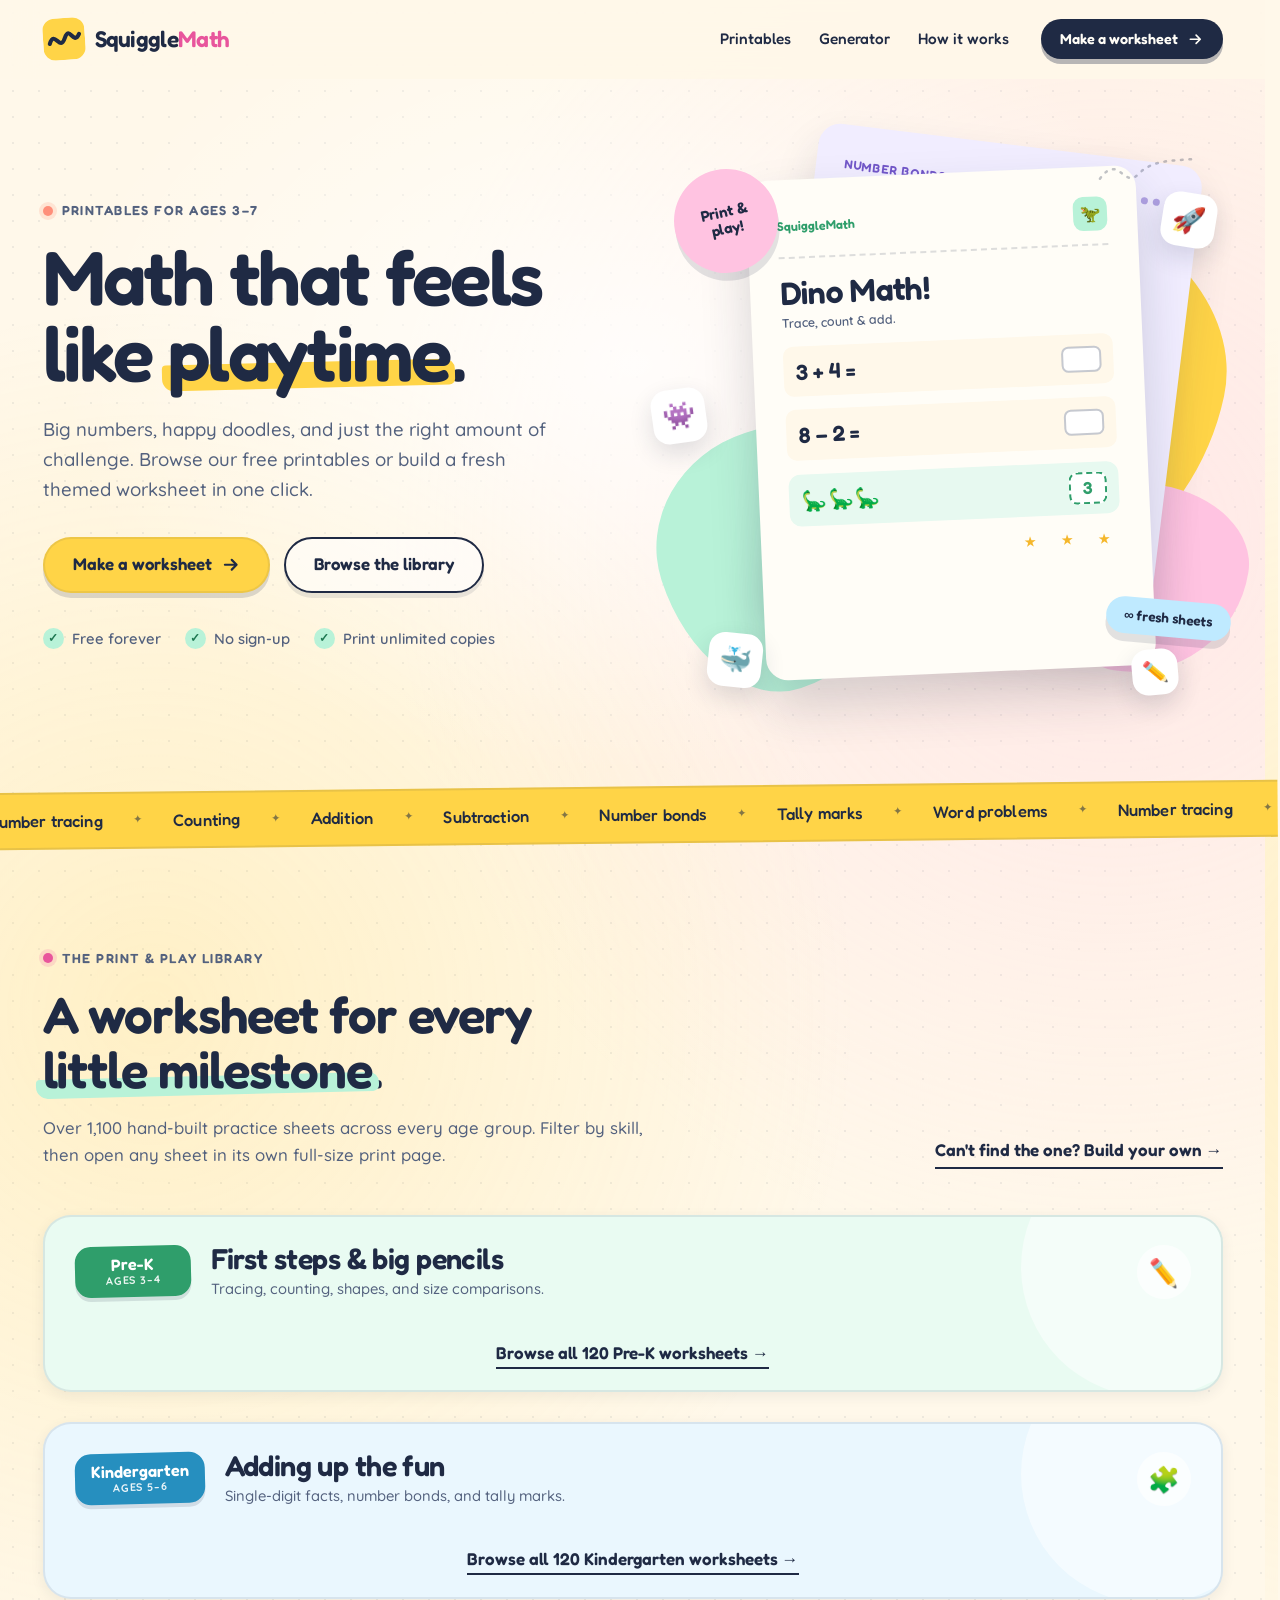
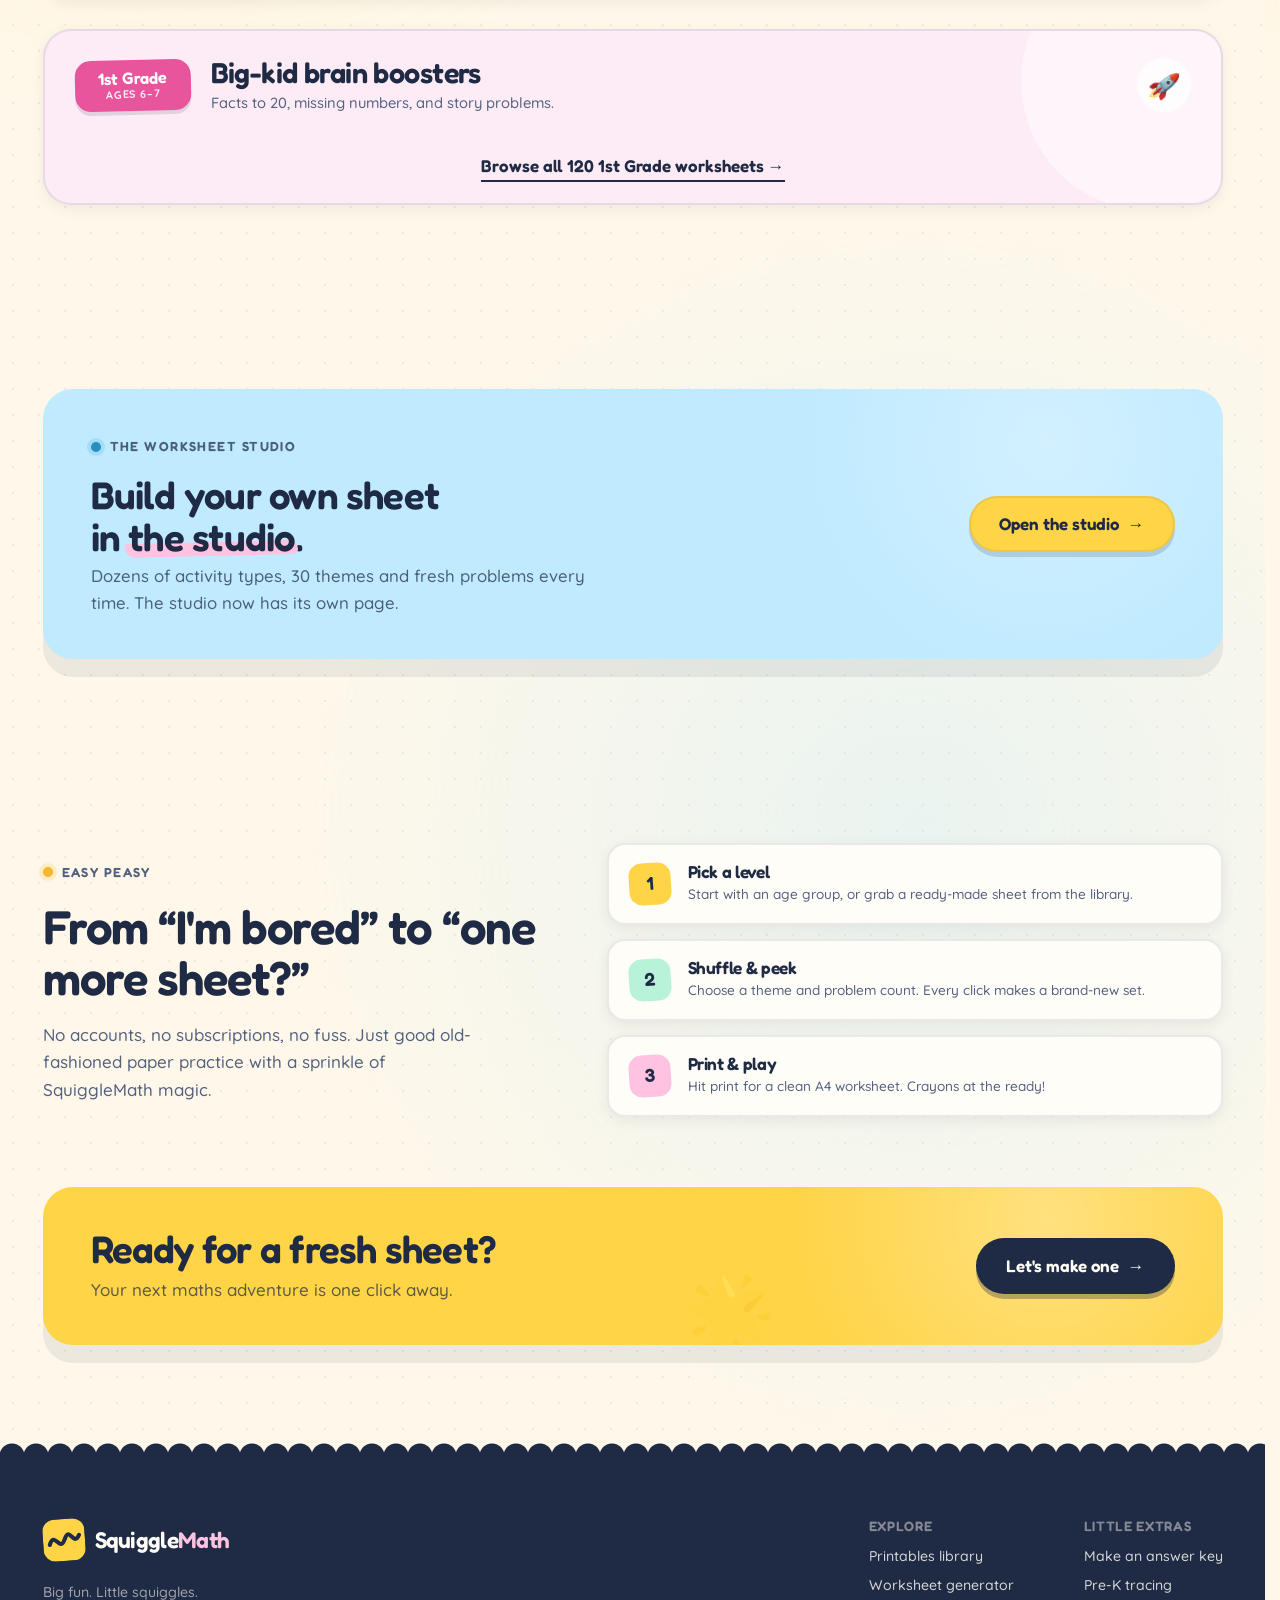
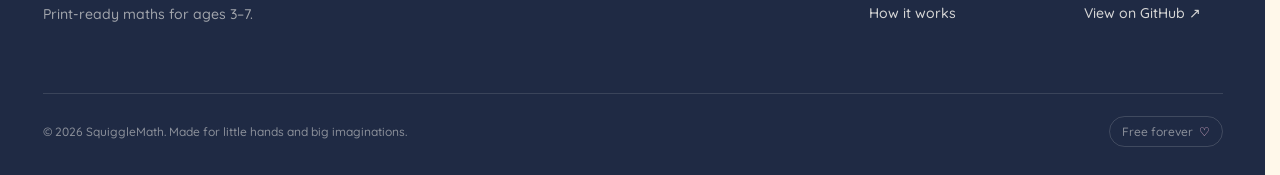
==== index.html @ ef93a527 "Restore modal print preview and limit landing page to 4 worksheets" ====
<!DOCTYPE html>
<html lang="en">
<head>
  <meta charset="UTF-8">
  <meta name="viewport" content="width=device-width, initial-scale=1">
  <title>SquiggleMath — Playful Printable Math for Ages 3–7</title>
  <meta name="description" content="Free, print-ready math worksheets for ages 3–7. Browse the library of tracing, counting, addition and subtraction printables, or generate a brand-new themed worksheet in one click.">
  <meta name="theme-color" content="#fff8ea">
  <meta property="og:title" content="SquiggleMath — Playful Printable Math">
  <meta property="og:description" content="Big fun. Little squiggles. Print-ready math for ages 3–7.">
  <meta property="og:type" content="website">

  <link rel="icon" href="data:image/svg+xml,%3Csvg xmlns='http://www.w3.org/2000/svg' viewBox='0 0 64 64'%3E%3Crect width='64' height='64' rx='16' fill='%23ffd447'/%3E%3Cpath d='M10 38c8-22 14 14 22-8s12 14 22-6' fill='none' stroke='%231f2a44' stroke-width='6' stroke-linecap='round'/%3E%3C/svg%3E">
  <link rel="preconnect" href="https://fonts.googleapis.com">
  <link rel="preconnect" href="https://fonts.gstatic.com" crossorigin>
  <link href="https://fonts.googleapis.com/css2?family=Fredoka:wght@400;500;600;700&family=Quicksand:wght@400;500;600;700&display=swap" rel="stylesheet">
  <link rel="stylesheet" href="styles.css?v=20261109-3">
  <script src="engine.js?v=20261109-3" defer></script>
  <script src="script.js?v=20261109-3" defer></script>
</head>
<body>
  <a class="skip-link" href="#main">Skip to content</a>

  <header class="site-header">
    <div class="container site-header__inner">
      <a class="brand" href="#top" aria-label="SquiggleMath home">
        <span class="brand__mark" aria-hidden="true">
          <svg viewBox="0 0 52 52" fill="none">
            <rect width="52" height="52" rx="15" fill="#ffd447"/>
            <path d="M8 31c7-18 12 11 19-6s10 11 18-4" stroke="#1f2a44" stroke-width="5" stroke-linecap="round"/>
          </svg>
        </span>
        <span class="brand__name">Squiggle<span>Math</span></span>
      </a>

      <nav class="site-nav" aria-label="Primary">
        <a href="#library">Printables</a>
        <a href="generator.html">Generator</a>
        <a href="#how">How it works</a>
      </nav>

      <a class="btn btn--small btn--ink header-cta" href="generator.html">
        <span>Make a worksheet</span>
        <svg viewBox="0 0 20 20" aria-hidden="true"><path d="M4 10h11M11 5l5 5-5 5" fill="none" stroke="currentColor" stroke-width="2" stroke-linecap="round" stroke-linejoin="round"/></svg>
      </a>
    </div>
  </header>

  <main id="main">
    <!-- ============ HERO ============ -->
    <section class="hero" id="top">
      <div class="container hero__inner">
        <div class="hero__copy">
          <p class="eyebrow"><span class="eyebrow__dot"></span> Printables for ages 3–7</p>
          <h1>Math that feels<br>like <span class="marker">playtime</span>.</h1>
          <p class="hero__lede">Big numbers, happy doodles, and just the right amount of challenge. Browse our free printables or build a fresh themed worksheet in one click.</p>

          <div class="hero__actions">
            <a class="btn btn--primary btn--lg" href="generator.html">
              Make a worksheet
              <svg viewBox="0 0 20 20" aria-hidden="true"><path d="M4 10h11M11 5l5 5-5 5" fill="none" stroke="currentColor" stroke-width="2.2" stroke-linecap="round" stroke-linejoin="round"/></svg>
            </a>
            <a class="btn btn--ghost btn--lg" href="#library">Browse the library</a>
          </div>

          <ul class="hero__proof">
            <li><span class="check" aria-hidden="true">✓</span> Free forever</li>
            <li><span class="check" aria-hidden="true">✓</span> No sign-up</li>
            <li><span class="check" aria-hidden="true">✓</span> Print unlimited copies</li>
          </ul>
        </div>

        <div class="hero__art" aria-hidden="true">
          <span class="blob blob--yellow"></span>
          <span class="blob blob--mint"></span>
          <span class="blob blob--pink"></span>

          <div class="paper-stack">
            <div class="hero-sheet hero-sheet--back">
              <div class="hero-sheet__row">
                <span class="mini-label">Number bonds</span>
                <span class="hero-sheet__dots"><i></i><i></i><i></i></span>
              </div>
              <svg class="hero-bond" viewBox="0 0 260 130" fill="none">
                <path d="M130 34 76 88M130 34l54 54" stroke="#c3b8e8" stroke-width="3" stroke-linecap="round"/>
                <circle cx="130" cy="34" r="27" fill="#fff" stroke="#7c6bc4" stroke-width="3"/>
                <circle cx="76" cy="92" r="27" fill="#fff" stroke="#7c6bc4" stroke-width="3"/>
                <circle cx="184" cy="92" r="27" fill="#fff" stroke="#7c6bc4" stroke-width="3" stroke-dasharray="5 5"/>
                <text x="130" y="43" text-anchor="middle" font-family="Quicksand, sans-serif" font-weight="700" font-size="24" fill="#1f2a44">9</text>
                <text x="76" y="101" text-anchor="middle" font-family="Quicksand, sans-serif" font-weight="700" font-size="24" fill="#1f2a44">4</text>
              </svg>
              <div class="hero-sheet__ticks"><span></span><span></span><span></span></div>
            </div>

            <div class="hero-sheet hero-sheet--front">
              <div class="hero-sheet__head">
                <span class="hero-logo">SquiggleMath</span>
                <span class="hero-theme">🦖</span>
              </div>
              <h2>Dino Math!</h2>
              <p class="hero-sheet__sub">Trace, count &amp; add.</p>
              <div class="hero-eq"><span>3 + 4 =</span><span class="hero-answer"></span></div>
              <div class="hero-eq"><span>8 − 2 =</span><span class="hero-answer"></span></div>
              <div class="hero-count">
                <span class="hero-count__emojis">🦕🦕🦕</span>
                <span class="hero-count__box">3</span>
              </div>
              <div class="hero-sheet__stars">★ ★ ★</div>
            </div>
          </div>

          <span class="sticker sticker--print">Print &amp; play!</span>
          <span class="sticker sticker--infinite">∞ fresh sheets</span>
          <span class="float-emoji float-emoji--1">🚀</span>
          <span class="float-emoji float-emoji--2">👾</span>
          <span class="float-emoji float-emoji--3">🐳</span>
          <span class="float-emoji float-emoji--4">✏️</span>
          <svg class="hero-doodle" viewBox="0 0 120 60" fill="none"><path d="M4 46c18-34 30 9 45-12S93 12 116 6" stroke="#1f2a44" stroke-width="3" stroke-linecap="round" stroke-dasharray="2 8"/></svg>
        </div>
      </div>
    </section>

    <!-- ============ MARQUEE ============ -->
    <div class="marquee" aria-hidden="true">
      <div class="marquee__track">
        <span>Number tracing</span><i>✦</i><span>Counting</span><i>✦</i><span>Addition</span><i>✦</i><span>Subtraction</span><i>✦</i><span>Number bonds</span><i>✦</i><span>Tally marks</span><i>✦</i><span>Word problems</span><i>✦</i>
        <span>Number tracing</span><i>✦</i><span>Counting</span><i>✦</i><span>Addition</span><i>✦</i><span>Subtraction</span><i>✦</i><span>Number bonds</span><i>✦</i><span>Tally marks</span><i>✦</i><span>Word problems</span><i>✦</i>
      </div>
    </div>

    <!-- ============ LIBRARY ============ -->
    <section class="section library" id="library">
      <div class="container">
        <div class="section-head">
          <div class="section-head__copy">
            <p class="eyebrow"><span class="eyebrow__dot eyebrow__dot--pink"></span> The print &amp; play library</p>
            <h2>A worksheet for every<br><span class="marker marker--mint">little milestone</span>.</h2>
            <p class="section-lede">Over 1,100 hand-built practice sheets across every age group. Filter by skill, then open any sheet in its own full-size print page.</p>
          </div>
          <a class="text-link" href="generator.html">Can't find the one? Build your own <span aria-hidden="true">→</span></a>
        </div>

        <div class="levels">
          <section class="level level--prek" aria-labelledby="prek-title">
            <header class="level__head">
              <span class="level__badge">Pre-K <small>Ages 3–4</small></span>
              <div class="level__heading">
                <h3 id="prek-title">First steps &amp; big pencils</h3>
                <p>Tracing, counting, shapes, and size comparisons. <span class="level__count" data-count="prek"></span></p>
              </div>
              <span class="level__sticker" aria-hidden="true">✏️</span>
            </header>
            <div class="printables-grid" data-category="prek" data-limit="4"></div>
            <div class="library-browse-all">
              <a class="text-link" href="worksheets.html?level=prek">Browse all 120 Pre-K worksheets <span aria-hidden="true">→</span></a>
            </div>
            <div class="library-more" data-more-wrap="prek" hidden>
              <button class="btn btn--ghost btn--small" type="button" data-more="prek">Show 12 more <span aria-hidden="true">↓</span></button>
            </div>
          </section>

          <section class="level level--k" aria-labelledby="k-title">
            <header class="level__head">
              <span class="level__badge">Kindergarten <small>Ages 5–6</small></span>
              <div class="level__heading">
                <h3 id="k-title">Adding up the fun</h3>
                <p>Single-digit facts, number bonds, and tally marks. <span class="level__count" data-count="k"></span></p>
              </div>
              <span class="level__sticker" aria-hidden="true">🧩</span>
            </header>
            <div class="printables-grid" data-category="k" data-limit="4"></div>
            <div class="library-browse-all">
              <a class="text-link" href="worksheets.html?level=k">Browse all 120 Kindergarten worksheets <span aria-hidden="true">→</span></a>
            </div>
            <div class="library-more" data-more-wrap="k" hidden>
              <button class="btn btn--ghost btn--small" type="button" data-more="k">Show 12 more <span aria-hidden="true">↓</span></button>
            </div>
          </section>

          <section class="level level--g1" aria-labelledby="g1-title">
            <header class="level__head">
              <span class="level__badge">1st Grade <small>Ages 6–7</small></span>
              <div class="level__heading">
                <h3 id="g1-title">Big-kid brain boosters</h3>
                <p>Facts to 20, missing numbers, and story problems. <span class="level__count" data-count="g1"></span></p>
              </div>
              <span class="level__sticker" aria-hidden="true">🚀</span>
            </header>
            <div class="printables-grid" data-category="g1" data-limit="4"></div>
            <div class="library-browse-all">
              <a class="text-link" href="worksheets.html?level=g1">Browse all 120 1st Grade worksheets <span aria-hidden="true">→</span></a>
            </div>
            <div class="library-more" data-more-wrap="g1" hidden>
              <button class="btn btn--ghost btn--small" type="button" data-more="g1">Show 12 more <span aria-hidden="true">↓</span></button>
            </div>
          </section>
        </div>
      </div>
    </section>

    <!-- ============ STUDIO PROMO ============ -->
    <section class="section studio-promo" id="studio-promo">
      <div class="container">
        <div class="studio-promo__card">
          <div>
            <p class="eyebrow"><span class="eyebrow__dot eyebrow__dot--blue"></span> The worksheet studio</p>
            <h2>Build your own sheet<br>in <span class="marker marker--pink">the studio</span>.</h2>
            <p class="section-lede">Dozens of activity types, 30 themes and fresh problems every time. The studio now has its own page.</p>
          </div>
          <a class="btn btn--primary btn--lg" href="generator.html">Open the studio <span aria-hidden="true">→</span></a>
        </div>
      </div>
    </section>

    <!-- ============ HOW IT WORKS ============ -->
    <section class="section how" id="how">
      <div class="container">
        <div class="how__grid">
          <div class="how__intro">
            <p class="eyebrow"><span class="eyebrow__dot eyebrow__dot--yellow"></span> Easy peasy</p>
            <h2>From “I'm bored” to “one more sheet?”</h2>
            <p>No accounts, no subscriptions, no fuss. Just good old-fashioned paper practice with a sprinkle of SquiggleMath magic.</p>
          </div>
          <ol class="steps">
            <li class="step">
              <span class="step__num">1</span>
              <div><h3>Pick a level</h3><p>Start with an age group, or grab a ready-made sheet from the library.</p></div>
            </li>
            <li class="step">
              <span class="step__num">2</span>
              <div><h3>Shuffle &amp; peek</h3><p>Choose a theme and problem count. Every click makes a brand-new set.</p></div>
            </li>
            <li class="step">
              <span class="step__num">3</span>
              <div><h3>Print &amp; play</h3><p>Hit print for a clean A4 worksheet. Crayons at the ready!</p></div>
            </li>
          </ol>
        </div>

        <div class="closing-cta">
          <div>
            <h2>Ready for a fresh sheet?</h2>
            <p>Your next maths adventure is one click away.</p>
          </div>
          <a class="btn btn--ink btn--lg" href="generator.html">Let's make one <span aria-hidden="true">→</span></a>
          <span class="closing-cta__emoji" aria-hidden="true">🌟</span>
        </div>
      </div>
    </section>
  </main>

  <footer class="site-footer">
    <div class="container site-footer__inner">
      <div class="site-footer__brand">
        <a class="brand brand--light" href="#top" aria-label="SquiggleMath home">
          <span class="brand__mark" aria-hidden="true">
            <svg viewBox="0 0 52 52" fill="none">
              <rect width="52" height="52" rx="15" fill="#ffd447"/>
              <path d="M8 31c7-18 12 11 19-6s10 11 18-4" stroke="#1f2a44" stroke-width="5" stroke-linecap="round"/>
            </svg>
          </span>
          <span class="brand__name">Squiggle<span>Math</span></span>
        </a>
        <p>Big fun. Little squiggles.<br>Print-ready maths for ages 3–7.</p>
      </div>
      <nav class="footer-nav" aria-label="Footer">
        <div>
          <h3>Explore</h3>
          <a href="#library">Printables library</a>
          <a href="generator.html">Worksheet generator</a>
          <a href="#how">How it works</a>
        </div>
        <div>
          <h3>Little extras</h3>
          <a href="generator.html">Make an answer key</a>
          <a href="#library">Pre-K tracing</a>
          <a href="https://github.com/ShivrajRath/SquiggleMath" target="_blank" rel="noopener">View on GitHub ↗</a>
        </div>
      </nav>
      <div class="site-footer__bottom">
        <p>© <span id="year">2026</span> SquiggleMath. Made for little hands and big imaginations.</p>
        <p class="footer-badge">Free forever <span aria-hidden="true">♡</span></p>
      </div>
    </div>
  </footer>

  <!-- ============ WORKSHEET PREVIEW MODAL ============ -->
  <div class="modal" id="preview-modal" aria-hidden="true">
    <div class="modal__backdrop" data-close-modal></div>
    <div class="modal__dialog" role="dialog" aria-modal="true" aria-labelledby="modal-title" aria-describedby="modal-desc">
      <header class="modal__head">
        <div>
          <p class="modal__eyebrow" id="modal-eyebrow">Pre-K • Ages 3–4</p>
          <h2 id="modal-title">Worksheet preview</h2>
          <p id="modal-desc" class="modal__desc">A peek at the printable. Close this window to keep browsing.</p>
        </div>
        <button class="icon-btn" type="button" id="modal-close" aria-label="Close worksheet preview" data-close-modal>
          <svg viewBox="0 0 20 20" aria-hidden="true"><path d="m5 5 10 10M15 5 5 15" fill="none" stroke="currentColor" stroke-width="2" stroke-linecap="round"/></svg>
        </button>
      </header>

      <div class="modal__stage">
        <div class="modal__frame" id="modal-frame">
          <div class="worksheet-canvas" id="modal-canvas"></div>
        </div>
      </div>

      <footer class="modal__actions">
        <button class="btn btn--ghost" type="button" id="modal-customize">Try this level <span aria-hidden="true">→</span></button>
        <button class="btn btn--primary" type="button" id="modal-print">
          <svg viewBox="0 0 24 24" aria-hidden="true"><path d="M7 8V4h10v4M7 17H5a2 2 0 0 1-2-2v-4a2 2 0 0 1 2-2h14a2 2 0 0 1 2 2v4a2 2 0 0 1-2 2h-2M7 14h10v6H7z" fill="none" stroke="currentColor" stroke-width="1.9" stroke-linecap="round" stroke-linejoin="round"/></svg>
          Print this worksheet
        </button>
      </footer>
    </div>
  </div>

  <!-- Print-only destination. The active worksheet is cloned here on print. -->
  <div id="print-area" aria-hidden="true"></div>
  <div class="toast" id="toast" role="status" aria-live="polite"></div>

  <noscript>
    <div class="noscript">SquiggleMath needs JavaScript to build and print worksheets. Please enable it and refresh.</div>
  </noscript>
</body>
</html>
---- styles.css ----
/* =========================================================
   SquiggleMath — site styles
   A playful, hand-drawn-inspired design system.
   ========================================================= */

:root {
  --ink: #1f2a44;
  --ink-soft: #53617e;
  --ink-faint: #8390a8;
  --cream: #fff8ea;
  --paper: #ffffff;
  --yellow: #ffd447;
  --yellow-deep: #f5b72b;
  --mint: #b8f2d8;
  --mint-deep: #2f9e6b;
  --pink: #ffc3e1;
  --pink-deep: #e8559c;
  --blue: #bfeaff;
  --blue-deep: #268fbf;
  --purple: #ddd1ff;
  --purple-deep: #7257c9;
  --coral: #ff8f7a;
  --line: rgba(31, 42, 68, 0.12);
  --shadow-sm: 0 4px 14px rgba(31, 42, 68, 0.07);
  --shadow-md: 0 16px 40px rgba(31, 42, 68, 0.12);
  --shadow-lg: 0 30px 70px rgba(31, 42, 68, 0.18);
  --radius-sm: 12px;
  --radius-md: 20px;
  --radius-lg: 28px;
  --font-display: "Fredoka", "Trebuchet MS", sans-serif;
  --font-body: "Quicksand", "Segoe UI", sans-serif;
  --ease-bounce: cubic-bezier(0.34, 1.56, 0.64, 1);
  --page-max: 1180px;
}

*,
*::before,
*::after {
  box-sizing: border-box;
}

html {
  scroll-behavior: smooth;
  scroll-padding-top: 100px;
  -webkit-text-size-adjust: 100%;
  scrollbar-gutter: stable;
}

body {
  margin: 0;
  font-family: var(--font-body);
  font-size: 17px;
  font-weight: 500;
  line-height: 1.6;
  color: var(--ink);
  background-color: var(--cream);
  background-image:
    radial-gradient(circle at 12% 30%, rgba(255, 212, 71, 0.22), transparent 27%),
    radial-gradient(circle at 88% 16%, rgba(255, 195, 225, 0.3), transparent 24%),
    radial-gradient(circle at 72% 72%, rgba(191, 234, 255, 0.32), transparent 25%),
    radial-gradient(rgba(31, 42, 68, 0.075) 1px, transparent 1.5px);
  background-size: auto, auto, auto, 26px 26px;
  overflow-x: hidden;
}

body.modal-open {
  overflow: hidden;
}

img,
svg {
  display: block;
  max-width: 100%;
}

h1, h2, h3, h4 {
  margin: 0;
  font-family: var(--font-display);
  font-weight: 600;
  line-height: 1.08;
  letter-spacing: -0.02em;
}

p {
  margin: 0;
}

a {
  color: inherit;
  text-decoration: none;
}

button,
input,
select {
  font: inherit;
}

button,
select {
  cursor: pointer;
}

button {
  color: inherit;
}

ul, ol {
  margin: 0;
  padding: 0;
  list-style: none;
}

::selection {
  color: var(--ink);
  background: var(--yellow);
}

:focus-visible {
  outline: 3px solid var(--ink);
  outline-offset: 3px;
}

.container {
  width: min(100% - 48px, var(--page-max));
  margin-inline: auto;
}

.skip-link {
  position: fixed;
  top: 10px;
  left: 10px;
  z-index: 300;
  padding: 10px 18px;
  border-radius: 999px;
  color: var(--ink);
  background: var(--yellow);
  font-weight: 700;
  transform: translateY(-150%);
  transition: transform 0.2s ease;
}

.skip-link:focus {
  transform: translateY(0);
}

/* ---------- shared bits ---------- */

.eyebrow {
  display: inline-flex;
  align-items: center;
  gap: 9px;
  margin-bottom: 18px;
  font-family: var(--font-display);
  font-size: 0.82rem;
  font-weight: 600;
  letter-spacing: 0.11em;
  text-transform: uppercase;
  color: var(--ink-soft);
}

.eyebrow__dot {
  width: 10px;
  height: 10px;
  border-radius: 50%;
  background: var(--coral);
  box-shadow: 0 0 0 4px rgba(255, 143, 122, 0.2);
}

.eyebrow__dot--pink { background: var(--pink-deep); box-shadow: 0 0 0 4px rgba(232, 85, 156, 0.16); }
.eyebrow__dot--blue { background: var(--blue-deep); box-shadow: 0 0 0 4px rgba(38, 143, 191, 0.16); }
.eyebrow__dot--yellow { background: var(--yellow-deep); box-shadow: 0 0 0 4px rgba(245, 183, 43, 0.2); }

.marker {
  position: relative;
  display: inline-block;
  z-index: 0;
  white-space: nowrap;
}

.marker::after {
  content: "";
  position: absolute;
  z-index: -1;
  left: -2%;
  right: -2%;
  bottom: 5%;
  height: 34%;
  border-radius: 4px 10px 6px 12px;
  background: var(--yellow);
  transform: rotate(-1.4deg);
}

.marker--mint::after { background: var(--mint); }
.marker--pink::after { background: var(--pink); }

.section {
  padding: 92px 0;
}

.section-head {
  display: flex;
  align-items: flex-end;
  justify-content: space-between;
  gap: 40px;
  margin-bottom: 46px;
}

.section-head h2 {
  max-width: 760px;
  font-size: clamp(2.1rem, 4vw, 3.35rem);
}

.section-lede {
  max-width: 620px;
  margin-top: 18px;
  font-size: 1.05rem;
  color: var(--ink-soft);
}

.section-head--center {
  justify-content: center;
  text-align: center;
}

.section-head--center .section-lede {
  margin-inline: auto;
}

.section-head--center h2 {
  max-width: none;
}

.text-link {
  flex: none;
  padding-bottom: 4px;
  border-bottom: 2px solid var(--ink);
  font-family: var(--font-display);
  font-weight: 600;
  transition: color 0.2s ease, border-color 0.2s ease, transform 0.2s ease;
}

.text-link:hover {
  color: var(--pink-deep);
  border-color: var(--pink-deep);
  transform: translateY(-2px);
}

/* ---------- buttons ---------- */

.btn {
  --btn-bg: var(--yellow);
  --btn-fg: var(--ink);
  display: inline-flex;
  align-items: center;
  justify-content: center;
  gap: 9px;
  min-height: 48px;
  padding: 12px 22px;
  border: 2px solid transparent;
  border-radius: 999px;
  background: var(--btn-bg);
  color: var(--btn-fg);
  font-family: var(--font-display);
  font-size: 1rem;
  font-weight: 600;
  line-height: 1.1;
  text-align: center;
  box-shadow: 0 5px 0 rgba(31, 42, 68, 0.16);
  transition:
    transform 0.22s var(--ease-bounce),
    box-shadow 0.22s ease,
    background-color 0.18s ease,
    color 0.18s ease;
}

.btn svg {
  width: 1.15em;
  height: 1.15em;
  flex: none;
}

.btn:hover {
  transform: translateY(-3px) rotate(-0.6deg);
  box-shadow: 0 9px 0 rgba(31, 42, 68, 0.16);
}

.btn:active {
  transform: translateY(1px);
  box-shadow: 0 2px 0 rgba(31, 42, 68, 0.16);
}

.btn--primary {
  --btn-bg: var(--yellow);
  --btn-fg: var(--ink);
  border-color: rgba(31, 42, 68, 0.08);
}

.btn--primary:hover {
  --btn-bg: #ffdd6f;
}

.btn--ink {
  --btn-bg: var(--ink);
  --btn-fg: #fffdf7;
  box-shadow: 0 5px 0 rgba(31, 42, 68, 0.32);
}

.btn--ink:hover {
  --btn-bg: #2a3859;
  box-shadow: 0 9px 0 rgba(31, 42, 68, 0.32);
}

.btn--ghost {
  --btn-bg: rgba(255, 255, 255, 0.55);
  --btn-fg: var(--ink);
  border-color: var(--ink);
  box-shadow: 0 5px 0 rgba(31, 42, 68, 0.1);
}

.btn--ghost:hover {
  --btn-bg: #fff;
}

.btn--small {
  min-height: 40px;
  padding: 9px 17px;
  font-size: 0.9rem;
}

.btn--lg {
  min-height: 56px;
  padding: 15px 28px;
  font-size: 1.06rem;
}

.btn--block {
  width: 100%;
}

.icon-btn {
  display: grid;
  place-items: center;
  width: 42px;
  height: 42px;
  padding: 0;
  border: 2px solid var(--line);
  border-radius: 50%;
  background: #fff;
  transition: transform 0.2s var(--ease-bounce), background 0.2s ease, border-color 0.2s ease;
}

.icon-btn svg {
  width: 18px;
  height: 18px;
}

.icon-btn:hover {
  transform: rotate(6deg) scale(1.06);
  background: var(--pink);
  border-color: transparent;
}

/* ---------- header ---------- */

.site-header {
  position: sticky;
  top: 0;
  z-index: 50;
  border-bottom: 1px solid transparent;
  background: rgba(255, 248, 234, 0.82);
  backdrop-filter: blur(16px);
  -webkit-backdrop-filter: blur(16px);
  transition: border-color 0.25s ease, box-shadow 0.25s ease;
}

.site-header.is-scrolled {
  border-bottom-color: var(--line);
  box-shadow: 0 8px 30px rgba(31, 42, 68, 0.06);
}

.site-header__inner {
  display: flex;
  align-items: center;
  gap: 32px;
  min-height: 78px;
}

.brand {
  display: inline-flex;
  align-items: center;
  gap: 10px;
  flex: none;
  font-family: var(--font-display);
  font-size: 1.42rem;
  font-weight: 600;
  letter-spacing: -0.03em;
}

.brand__mark {
  width: 42px;
  height: 42px;
  flex: none;
  transform: rotate(-4deg);
  transition: transform 0.3s var(--ease-bounce);
}

.brand:hover .brand__mark {
  transform: rotate(6deg) scale(1.06);
}

.brand__name span {
  color: var(--pink-deep);
}

.site-nav {
  display: flex;
  align-items: center;
  gap: 28px;
  margin-left: auto;
  font-family: var(--font-display);
  font-size: 0.96rem;
  font-weight: 500;
}

.site-nav a {
  position: relative;
  padding: 6px 0;
}

.site-nav a::after {
  content: "";
  position: absolute;
  left: 0;
  right: 100%;
  bottom: 0;
  height: 3px;
  border-radius: 3px;
  background: var(--pink);
  transition: right 0.22s ease;
}

.site-nav a:hover::after {
  right: 0;
}

.header-cta {
  flex: none;
}

/* ---------- hero ---------- */

.hero {
  position: relative;
  padding: 64px 0 84px;
  overflow: hidden;
}

.hero::before {
  content: "";
  position: absolute;
  top: -140px;
  left: 50%;
  width: 1200px;
  height: 850px;
  transform: translateX(-50%);
  border-radius: 50%;
  background: radial-gradient(ellipse at center, rgba(255, 255, 255, 0.82) 0%, rgba(255, 255, 255, 0) 68%);
  pointer-events: none;
}

.hero__inner {
  position: relative;
  display: grid;
  grid-template-columns: 1.04fr 0.96fr;
  align-items: center;
  gap: 50px;
}

.hero h1 {
  margin: 0 0 24px;
  font-size: clamp(3rem, 6vw, 5.1rem);
  font-weight: 600;
  line-height: 0.99;
  letter-spacing: -0.035em;
}

.hero__lede {
  max-width: 520px;
  font-size: clamp(1.02rem, 1.5vw, 1.16rem);
  color: var(--ink-soft);
}

.hero__actions {
  display: flex;
  flex-wrap: wrap;
  gap: 14px;
  margin-top: 32px;
}

.hero__proof {
  display: flex;
  flex-wrap: wrap;
  gap: 10px 24px;
  margin-top: 34px;
  font-size: 0.92rem;
  font-weight: 600;
  color: var(--ink-soft);
}

.hero__proof li {
  display: flex;
  align-items: center;
  gap: 8px;
}

.check {
  display: grid;
  place-items: center;
  width: 21px;
  height: 21px;
  border-radius: 50%;
  background: var(--mint);
  color: #1c7650;
  font-size: 0.72rem;
  font-weight: 700;
}

/* hero art */

.hero__art {
  position: relative;
  display: grid;
  place-items: center;
  min-height: 560px;
  isolation: isolate;
}

.blob {
  position: absolute;
  z-index: -1;
  border-radius: 48% 52% 62% 38% / 44% 38% 62% 56%;
  animation: blob-breathe 9s ease-in-out infinite alternate;
}

.blob--yellow {
  width: 430px;
  height: 430px;
  top: 44px;
  right: 4px;
  background: var(--yellow);
  transform: rotate(12deg);
}

.blob--mint {
  width: 260px;
  height: 260px;
  left: -20px;
  bottom: 18px;
  background: var(--mint);
  transform: rotate(-18deg);
  animation-delay: -3s;
}

.blob--pink {
  width: 190px;
  height: 190px;
  right: -24px;
  bottom: 28px;
  background: var(--pink);
  transform: rotate(9deg);
  animation-delay: -5s;
}

.paper-stack {
  position: relative;
  width: min(390px, 82%);
  aspect-ratio: 0.78;
}

.hero-sheet {
  position: absolute;
  inset: 0;
  border-radius: 22px;
  background: #fffdf7;
  box-shadow: 0 26px 50px rgba(31, 42, 68, 0.18);
  transform-origin: center;
}

.hero-sheet--back {
  top: -30px;
  left: 34px;
  right: -30px;
  bottom: 42px;
  padding: 30px 28px;
  background: #f1edff;
  transform: rotate(7deg);
  box-shadow: 0 20px 40px rgba(31, 42, 68, 0.12);
}

.hero-sheet--front {
  padding: 30px 30px 24px;
  transform: rotate(-2.5deg);
  animation: paper-float 7s ease-in-out infinite;
}

.hero-sheet__row {
  display: flex;
  align-items: center;
  justify-content: space-between;
}

.mini-label {
  font-family: var(--font-display);
  font-size: 0.76rem;
  font-weight: 600;
  letter-spacing: 0.08em;
  text-transform: uppercase;
  color: var(--purple-deep);
}

.hero-sheet__dots {
  display: flex;
  gap: 5px;
}

.hero-sheet__dots i {
  width: 7px;
  height: 7px;
  border-radius: 50%;
  background: var(--purple-deep);
  opacity: 0.5;
}

.hero-bond {
  width: 100%;
  margin-top: 16px;
}

.hero-sheet__ticks {
  display: flex;
  gap: 8px;
  margin-top: 12px;
}

.hero-sheet__ticks span {
  width: 34px;
  height: 3px;
  border-radius: 3px;
  background: rgba(114, 87, 201, 0.35);
}

.hero-sheet__head {
  display: flex;
  align-items: center;
  justify-content: space-between;
  padding-bottom: 13px;
  border-bottom: 2px dashed rgba(31, 42, 68, 0.15);
}

.hero-logo {
  font-family: var(--font-display);
  font-size: 0.78rem;
  font-weight: 600;
  color: var(--mint-deep);
}

.hero-theme {
  display: grid;
  place-items: center;
  width: 34px;
  height: 34px;
  border-radius: 10px;
  background: var(--mint);
  font-size: 1.05rem;
}

.hero-sheet h2 {
  margin: 18px 0 2px;
  font-size: 2rem;
  color: var(--ink);
}

.hero-sheet__sub {
  font-size: 0.78rem;
  font-weight: 600;
  color: var(--ink-soft);
}

.hero-eq {
  display: flex;
  align-items: center;
  justify-content: space-between;
  gap: 14px;
  margin-top: 13px;
  padding: 8px 12px;
  border-radius: 10px;
  background: #fff8ea;
  font-family: var(--font-display);
  font-size: 1.35rem;
  font-weight: 600;
}

.hero-answer {
  width: 40px;
  height: 26px;
  border: 2px solid rgba(31, 42, 68, 0.25);
  border-radius: 7px;
  background: #fff;
}

.hero-count {
  display: flex;
  align-items: center;
  justify-content: space-between;
  margin-top: 14px;
  padding: 10px 12px;
  border-radius: 12px;
  background: #e7f9f0;
}

.hero-count__emojis {
  font-size: 1.25rem;
  letter-spacing: 2px;
}

.hero-count__box {
  display: grid;
  place-items: center;
  width: 38px;
  height: 32px;
  border-radius: 8px;
  background: #fff;
  border: 2px dashed var(--mint-deep);
  font-family: var(--font-display);
  font-weight: 600;
  color: var(--mint-deep);
}

.hero-sheet__stars {
  margin-top: 14px;
  color: var(--yellow-deep);
  font-size: 0.9rem;
  letter-spacing: 10px;
  text-align: right;
}

.sticker {
  position: absolute;
  z-index: 4;
  display: grid;
  place-items: center;
  font-family: var(--font-display);
  font-weight: 600;
  text-align: center;
  line-height: 1.1;
  box-shadow: 0 8px 0 rgba(31, 42, 68, 0.13);
}

.sticker--print {
  top: 26px;
  left: -6px;
  width: 104px;
  height: 104px;
  padding: 16px;
  border-radius: 50%;
  background: var(--pink);
  font-size: 0.94rem;
  transform: rotate(-12deg);
  animation: sticker-wiggle 5s ease-in-out infinite;
}

.sticker--infinite {
  right: -8px;
  bottom: 66px;
  padding: 11px 18px;
  border-radius: 999px;
  background: var(--blue);
  font-size: 0.85rem;
  transform: rotate(5deg);
}

.float-emoji {
  position: absolute;
  z-index: 3;
  display: grid;
  place-items: center;
  width: 54px;
  height: 54px;
  border-radius: 16px;
  background: #fff;
  box-shadow: 0 10px 24px rgba(31, 42, 68, 0.14);
  font-size: 1.65rem;
  animation: floaty 5.5s ease-in-out infinite alternate;
}

.float-emoji--1 { top: 50px; right: 6px; transform: rotate(9deg); }
.float-emoji--2 { top: 44%; left: -28px; transform: rotate(-8deg); animation-delay: -1.8s; }
.float-emoji--3 { bottom: 16px; left: 28px; transform: rotate(6deg); animation-delay: -3.2s; }
.float-emoji--4 { right: 44px; bottom: 8px; width: 46px; height: 46px; font-size: 1.3rem; transform: rotate(-5deg); animation-delay: -2.4s; }

.hero-doodle {
  position: absolute;
  top: 4px;
  right: 24px;
  width: 100px;
  opacity: 0.28;
  transform: rotate(8deg);
}

@keyframes blob-breathe {
  from { border-radius: 48% 52% 62% 38% / 44% 38% 62% 56%; transform: rotate(8deg) scale(1); }
  to { border-radius: 56% 44% 42% 58% / 55% 60% 40% 45%; transform: rotate(15deg) scale(1.04); }
}

@keyframes paper-float {
  0%, 100% { transform: rotate(-2.5deg) translateY(0); }
  50% { transform: rotate(-1deg) translateY(-9px); }
}

@keyframes sticker-wiggle {
  0%, 100% { transform: rotate(-12deg); }
  50% { transform: rotate(-8deg) scale(1.03); }
}

@keyframes floaty {
  from { translate: 0 0; }
  to { translate: 0 -12px; }
}

/* ---------- marquee ---------- */

.marquee {
  overflow: hidden;
  border-block: 2px solid rgba(31, 42, 68, 0.1);
  background: var(--yellow);
  transform: rotate(-0.6deg) scale(1.02);
}

.marquee__track {
  display: flex;
  align-items: center;
  gap: 30px;
  width: max-content;
  padding: 13px 0;
  animation: marquee-scroll 38s linear infinite;
}

.marquee__track span {
  font-family: var(--font-display);
  font-size: 1.02rem;
  font-weight: 500;
  white-space: nowrap;
}

.marquee__track i {
  font-style: normal;
  font-size: 0.7rem;
  opacity: 0.55;
}

@keyframes marquee-scroll {
  to { transform: translateX(-50%); }
}

/* =========================================================
   Library
   ========================================================= */

.library {
  position: relative;
  padding-top: 100px;
}

.levels {
  display: grid;
  gap: 30px;
}

.level {
  --level-accent: var(--mint-deep);
  --level-soft: #e9fbf2;
  --level-card: #fffdf8;
  position: relative;
  padding: 24px;
  border: 2px solid rgba(31, 42, 68, 0.09);
  border-radius: var(--radius-lg);
  background: var(--level-soft);
  box-shadow: var(--shadow-sm);
  overflow: hidden;
}

.level::before {
  content: "";
  position: absolute;
  top: -80px;
  right: -60px;
  width: 260px;
  height: 260px;
  border-radius: 50%;
  background: rgba(255, 255, 255, 0.48);
  pointer-events: none;
}

.level--k {
  --level-accent: var(--blue-deep);
  --level-soft: #eaf7fe;
}

.level--g1 {
  --level-accent: var(--pink-deep);
  --level-soft: #fdebf5;
}

.level__head {
  position: relative;
  display: flex;
  align-items: center;
  gap: 20px;
  padding: 2px 6px 20px;
}

.level__badge {
  display: inline-flex;
  flex-direction: column;
  gap: 1px;
  flex: none;
  min-width: 116px;
  padding: 10px 16px;
  border-radius: 16px;
  background: var(--level-accent);
  color: #fff;
  font-family: var(--font-display);
  font-size: 1.02rem;
  font-weight: 600;
  line-height: 1.1;
  text-align: center;
  transform: rotate(-1.5deg);
  box-shadow: 0 4px 0 rgba(31, 42, 68, 0.13);
}

.level__badge small {
  font-family: var(--font-body);
  font-size: 0.68rem;
  font-weight: 700;
  letter-spacing: 0.06em;
  text-transform: uppercase;
  opacity: 0.9;
}

.level__heading {
  min-width: 0;
}

.level__heading h3 {
  font-size: clamp(1.4rem, 2.4vw, 1.8rem);
}

.level__heading p {
  margin-top: 3px;
  font-size: 0.92rem;
  color: var(--ink-soft);
}

.level__count {
  display: inline-block;
  margin-left: 4px;
  padding: 1px 8px;
  border-radius: 999px;
  background: var(--level-soft);
  font-size: 0.7rem;
  font-weight: 700;
  letter-spacing: 0.02em;
  white-space: nowrap;
}

.level__sticker {
  margin-left: auto;
  display: grid;
  place-items: center;
  width: 54px;
  height: 54px;
  flex: none;
  border-radius: 50%;
  background: rgba(255, 255, 255, 0.7);
  font-size: 1.6rem;
  transform: rotate(6deg);
}

.printables-grid {
  position: relative;
  display: grid;
  grid-template-columns: repeat(4, minmax(0, 1fr));
  gap: 18px;
}

/* filters + progressive reveal — rendered by script.js */

.library-tools {
  display: flex;
  align-items: center;
  justify-content: space-between;
  flex-wrap: wrap;
  gap: 10px 18px;
  margin: 0 0 18px;
  padding: 9px 12px;
  border: 2px solid rgba(31, 42, 68, 0.07);
  border-radius: 16px;
  background: rgba(255, 255, 255, 0.58);
}

.filter-chips {
  display: flex;
  flex-wrap: wrap;
  gap: 6px;
}

.filter-chip {
  display: inline-flex;
  align-items: center;
  gap: 5px;
  padding: 6px 11px;
  border: 2px solid transparent;
  border-radius: 999px;
  background: transparent;
  font-family: var(--font-display);
  font-size: 0.75rem;
  font-weight: 600;
  line-height: 1.2;
  color: var(--ink-soft);
  transition: background 0.18s ease, color 0.18s ease, border-color 0.18s ease;
}

.filter-chip span {
  min-width: 20px;
  padding: 1px 5px;
  border-radius: 999px;
  background: rgba(31, 42, 68, 0.07);
  font-family: var(--font-body);
  font-size: 0.62rem;
  font-weight: 700;
  text-align: center;
}

.filter-chip:hover {
  background: var(--level-soft);
  color: var(--ink);
}

.filter-chip.is-active {
  border-color: var(--level-accent);
  background: var(--level-accent);
  color: #fff;
}

.filter-chip.is-active span {
  background: rgba(255, 255, 255, 0.24);
  color: #fff;
}

.library-count {
  flex: none;
  font-size: 0.74rem;
  font-weight: 600;
  color: var(--ink-faint);
}

.library-count strong {
  color: var(--ink);
}

.library-more {
  display: flex;
  align-items: center;
  justify-content: center;
  flex-wrap: wrap;
  gap: 10px;
  margin-top: 20px;
}

.library-show-all {
  padding: 5px 4px;
  border: 0;
  border-bottom: 2px solid rgba(31, 42, 68, 0.22);
  background: none;
  font-family: var(--font-display);
  font-size: 0.76rem;
  font-weight: 600;
  color: var(--ink-soft);
  transition: color 0.2s ease, border-color 0.2s ease;
}

.library-browse-all {
  margin-top: 18px;
  text-align: center;
}

@media (max-width: 760px) {
  .library-tools {
    align-items: flex-start;
    padding: 10px;
  }

  .filter-chip {
    padding: 5px 9px;
    font-size: 0.7rem;
  }

  .library-count {
    margin-left: auto;
  }
}

.library-more[hidden] {
  display: none;
}

/* printable card — rendered by JS */

.sheet-card {
  display: flex;
  flex-direction: column;
  width: 100%;
  padding: 0;
  border: 2px solid rgba(31, 42, 68, 0.09);
  border-radius: 20px;
  background: var(--level-card);
  color: inherit;
  font-family: var(--font-body);
  text-align: left;
  text-decoration: none;
  overflow: hidden;
  box-shadow: 0 3px 0 rgba(31, 42, 68, 0.05);
  transition:
    transform 0.25s var(--ease-bounce),
    box-shadow 0.25s ease,
    border-color 0.25s ease;
}

.sheet-card:hover {
  transform: translateY(-7px) rotate(-0.6deg);
  border-color: var(--level-accent);
  box-shadow: 0 18px 35px rgba(31, 42, 68, 0.13);
}

.sheet-card:focus-visible {
  outline: 3px solid var(--level-accent);
  outline-offset: 3px;
}

.sheet-card__preview {
  position: relative;
  display: grid;
  place-items: center;
  height: 186px;
  padding: 20px 18px 0;
  overflow: hidden;
  background:
    radial-gradient(circle at 20% 15%, rgba(255, 255, 255, 0.8), transparent 32%),
    var(--level-soft);
}

.sheet-card__number {
  position: absolute;
  top: 10px;
  left: 12px;
  z-index: 2;
  padding: 3px 8px;
  border-radius: 999px;
  background: rgba(255, 255, 255, 0.9);
  box-shadow: 0 3px 8px rgba(31, 42, 68, 0.08);
  font-family: var(--font-display);
  font-size: 0.6rem;
  font-weight: 600;
  letter-spacing: 0.05em;
  color: var(--level-accent);
}

.sheet-card__preview::after {
  content: "";
  position: absolute;
  inset: auto 0 0;
  height: 44%;
  background: linear-gradient(to top, rgba(31, 42, 68, 0.05), transparent);
  pointer-events: none;
}

.mini-paper {
  position: relative;
  display: flex;
  flex-direction: column;
  width: 168px;
  height: 206px;
  padding: 14px 14px 12px;
  border-radius: 9px 9px 6px 6px;
  background: #fff;
  box-shadow: 0 10px 25px rgba(31, 42, 68, 0.16);
  transform: rotate(-2deg) translateY(9px);
  transition: transform 0.3s var(--ease-bounce);
}

.sheet-card:hover .mini-paper {
  transform: rotate(1deg) translateY(2px) scale(1.03);
}

.mini-paper__top {
  display: flex;
  align-items: center;
  justify-content: space-between;
  padding-bottom: 6px;
  border-bottom: 1px dashed rgba(31, 42, 68, 0.15);
  color: var(--level-accent);
  font-family: var(--font-display);
  font-size: 0.48rem;
  font-weight: 600;
}

.mini-paper__top span:last-child {
  font-size: 0.72rem;
}

.mini-paper__title {
  margin: 8px 0 7px;
  font-family: var(--font-display);
  font-size: 0.76rem;
  font-weight: 600;
  line-height: 1.1;
  color: var(--ink);
}

.mini-paper__board {
  display: flex;
  flex: 1;
  flex-direction: column;
  justify-content: center;
  gap: 5px;
  min-height: 0;
}

.mini-paper__footer {
  height: 3px;
  border-radius: 3px;
  background: var(--level-soft);
}

.mini-paper__footer::before {
  content: "";
  display: block;
  width: 45%;
  height: 3px;
  border-radius: 3px;
  background: var(--level-accent);
  opacity: 0.35;
}

.theme-pill {
  position: absolute;
  right: 12px;
  bottom: 10px;
  z-index: 2;
  padding: 4px 9px;
  border-radius: 999px;
  background: rgba(255, 255, 255, 0.9);
  box-shadow: 0 3px 8px rgba(31, 42, 68, 0.1);
  font-size: 0.62rem;
  font-weight: 700;
  letter-spacing: 0.02em;
}

.sheet-card__body {
  display: flex;
  flex: 1;
  flex-direction: column;
  padding: 16px 17px 17px;
}

.sheet-card__tags {
  display: flex;
  flex-wrap: wrap;
  gap: 5px;
  margin-bottom: 8px;
}

.chip {
  display: inline-flex;
  align-items: center;
  padding: 3px 8px;
  border-radius: 999px;
  background: var(--level-soft);
  color: var(--ink-soft);
  font-size: 0.64rem;
  font-weight: 700;
  letter-spacing: 0.03em;
  line-height: 1.35;
  text-transform: uppercase;
}

.sheet-card__title {
  display: block;
  font-family: var(--font-display);
  font-size: 1.1rem;
  font-weight: 600;
  line-height: 1.15;
  letter-spacing: -0.01em;
}

.sheet-card__desc {
  display: block;
  margin-top: 5px;
  font-size: 0.82rem;
  line-height: 1.45;
  color: var(--ink-soft);
}

.sheet-card__cta {
  display: flex;
  align-items: center;
  justify-content: space-between;
  gap: 8px;
  margin-top: auto;
  padding-top: 13px;
  color: var(--level-accent);
  font-family: var(--font-display);
  font-size: 0.82rem;
  font-weight: 600;
}

.sheet-card__cta .arrow {
  display: grid;
  place-items: center;
  width: 25px;
  height: 25px;
  border-radius: 50%;
  background: var(--level-soft);
  transition: transform 0.25s var(--ease-bounce), background 0.2s ease;
}

.sheet-card:hover .sheet-card__cta .arrow {
  transform: translateX(3px) rotate(-8deg);
  background: var(--level-accent);
  color: #fff;
}

/* mini preview internals */

.mini-eq {
  display: flex;
  align-items: center;
  justify-content: space-between;
  gap: 6px;
  font-family: var(--font-display);
  font-size: 0.83rem;
  font-weight: 500;
  line-height: 1;
}

.mini-eq span:last-child {
  width: 18px;
  height: 14px;
  border: 1.3px solid rgba(31, 42, 68, 0.28);
  border-radius: 4px;
}

.mini-eq--missing .mini-blank {
  display: inline-block;
  width: 16px;
  height: 14px;
  margin-inline: 2px;
  border: 1.3px dashed var(--level-accent);
  border-radius: 4px;
  background: var(--level-soft);
  vertical-align: -2px;
}

.mini-trace-row {
  display: flex;
  align-items: center;
  gap: 4px;
}

.mini-trace-svg {
  width: 27px;
  height: 29px;
  color: var(--ink);
  opacity: 0.9;
}

.mini-trace-line {
  flex: 1;
  height: 1px;
  border-top: 1px dashed rgba(31, 42, 68, 0.28);
}

.mini-count {
  display: flex;
  align-items: center;
  gap: 7px;
  min-height: 26px;
  padding-bottom: 4px;
  border-bottom: 1px dashed rgba(31, 42, 68, 0.12);
}

.mini-count__emojis {
  flex: 1;
  font-size: 0.81rem;
  letter-spacing: 0.5px;
  line-height: 1.2;
  overflow: hidden;
  white-space: nowrap;
}

.mini-count__box {
  display: grid;
  place-items: center;
  width: 20px;
  height: 18px;
  flex: none;
  border: 1.4px solid rgba(31, 42, 68, 0.28);
  border-radius: 4px;
  font-family: var(--font-display);
  font-size: 0.6rem;
  color: var(--ink-soft);
}

.mini-shapes {
  display: flex;
  align-items: center;
  gap: 4px;
  padding-bottom: 3px;
}

.mini-shape {
  display: inline-block;
  width: 10px;
  height: 10px;
  flex: none;
}

.mini-shape--circle { border-radius: 50%; background: var(--level-accent); }
.mini-shape--square { background: var(--pink-deep); border-radius: 1px; }
.mini-shape--triangle { width: 0; height: 0; border-left: 6px solid transparent; border-right: 6px solid transparent; border-bottom: 11px solid var(--blue-deep); }
.mini-shape--star { color: var(--yellow-deep); font-size: 0.85rem; line-height: 1; width: auto; height: auto; }

.mini-compare {
  display: flex;
  align-items: center;
  justify-content: space-between;
  min-height: 25px;
  padding-bottom: 2px;
  border-bottom: 1px dashed rgba(31, 42, 68, 0.12);
}

.mini-compare em {
  font-style: normal;
  line-height: 1;
}

.mini-compare__hint {
  width: 12px;
  height: 12px;
  border: 1.5px dashed var(--level-accent);
  border-radius: 50%;
}

.mini-bond {
  width: 100%;
  max-height: 92px;
}

.mini-tally-row {
  display: flex;
  align-items: center;
  justify-content: space-between;
  min-height: 23px;
  padding-bottom: 3px;
  border-bottom: 1px dashed rgba(31, 42, 68, 0.12);
}

.mini-tally {
  display: flex;
  align-items: center;
  gap: 10px;
  height: 17px;
}

.mini-tally-group {
  position: relative;
  display: flex;
  gap: 2px;
  height: 100%;
}

.mini-tally-group b {
  display: block;
  width: 1.4px;
  height: 100%;
  border-radius: 2px;
  background: var(--ink);
}

.mini-tally-group::after {
  content: "";
  position: absolute;
  top: 47%;
  left: -2px;
  width: calc(100% + 4px);
  height: 1.4px;
  border-radius: 2px;
  background: var(--ink);
  transform: rotate(-16deg);
}

.mini-story {
  display: flex;
  align-items: flex-start;
  gap: 5px;
  font-size: 0.54rem;
  line-height: 1.35;
  color: var(--ink-soft);
}

.mini-story span:first-child {
  font-size: 0.72rem;
  line-height: 1.1;
}

.mini-story__line {
  display: block;
  width: 72%;
  margin-top: 3px;
  border-top: 1px dashed rgba(31, 42, 68, 0.28);
}

/* =========================================================
   Generator studio
   ========================================================= */

.generator {
  position: relative;
  padding-top: 84px;
}

.generator::before {
  content: "";
  position: absolute;
  inset: 0;
  z-index: -1;
  background:
    radial-gradient(ellipse at 10% 40%, rgba(255, 195, 225, 0.26), transparent 42%),
    radial-gradient(ellipse at 90% 60%, rgba(184, 242, 216, 0.3), transparent 42%);
  pointer-events: none;
}

.studio {
  display: grid;
  grid-template-columns: 342px minmax(0, 1fr);
  align-items: start;
  gap: 28px;
  padding: 26px;
  border: 2px solid rgba(31, 42, 68, 0.09);
  border-radius: 34px;
  background: rgba(255, 255, 255, 0.6);
  box-shadow: 0 24px 60px rgba(31, 42, 68, 0.08);
  backdrop-filter: blur(8px);
}

.panel {
  position: sticky;
  top: 96px;
  padding: 24px;
  border: 2px solid rgba(31, 42, 68, 0.1);
  border-radius: 24px;
  background: #fffdf8;
  box-shadow: var(--shadow-sm);
}

.field-group {
  margin: 0 0 22px;
  padding: 0;
  border: 0;
}

.field-label {
  display: block;
  margin-bottom: 10px;
  padding: 0;
  font-family: var(--font-display);
  font-size: 0.82rem;
  font-weight: 600;
  letter-spacing: 0.05em;
  text-transform: uppercase;
  color: var(--ink-soft);
}

.difficulty-list {
  display: grid;
  gap: 8px;
}

.difficulty-option {
  display: block;
  cursor: pointer;
}

.difficulty-option input {
  position: absolute;
  width: 1px;
  height: 1px;
  margin: -1px;
  padding: 0;
  border: 0;
  clip: rect(0 0 0 0);
  clip-path: inset(50%);
  overflow: hidden;
  white-space: nowrap;
}

.difficulty-card {
  display: flex;
  align-items: center;
  gap: 12px;
  padding: 10px 12px;
  border: 2px solid rgba(31, 42, 68, 0.1);
  border-radius: 14px;
  background: #fff;
  transition: border-color 0.18s ease, background 0.18s ease, transform 0.18s var(--ease-bounce), box-shadow 0.18s ease;
}

.difficulty-option:hover .difficulty-card {
  transform: translateX(2px);
  border-color: rgba(31, 42, 68, 0.3);
}

.difficulty-option input:focus-visible + .difficulty-card {
  outline: 3px solid var(--ink);
  outline-offset: 2px;
}

.difficulty-option input:checked + .difficulty-card {
  border-color: var(--ink);
  background: var(--yellow);
  box-shadow: 0 4px 0 rgba(31, 42, 68, 0.15);
}

.difficulty-card__ages {
  display: grid;
  place-items: center;
  width: 42px;
  height: 42px;
  flex: none;
  border-radius: 11px;
  background: var(--cream);
  font-family: var(--font-display);
  font-size: 0.78rem;
  font-weight: 600;
  letter-spacing: -0.02em;
}

.difficulty-option input:checked + .difficulty-card .difficulty-card__ages {
  background: rgba(255, 255, 255, 0.65);
}

.difficulty-card__text {
  display: flex;
  flex: 1;
  flex-direction: column;
  line-height: 1.2;
  min-width: 0;
}

.difficulty-card__text strong {
  font-family: var(--font-display);
  font-size: 0.94rem;
  font-weight: 600;
}

.difficulty-card__text small {
  margin-top: 2px;
  font-size: 0.7rem;
  font-weight: 600;
  color: var(--ink-soft);
  white-space: nowrap;
  overflow: hidden;
  text-overflow: ellipsis;
}

.difficulty-option input:checked + .difficulty-card .difficulty-card__text small {
  color: rgba(31, 42, 68, 0.7);
}

.difficulty-card__check {
  display: grid;
  place-items: center;
  width: 19px;
  height: 19px;
  flex: none;
  border: 2px solid rgba(31, 42, 68, 0.2);
  border-radius: 50%;
  color: transparent;
  font-size: 0.62rem;
  font-weight: 700;
  transition: background 0.18s ease, color 0.18s ease, border-color 0.18s ease;
}

.difficulty-option input:checked + .difficulty-card .difficulty-card__check {
  background: var(--ink);
  border-color: var(--ink);
  color: #fff;
}

.pill-group {
  display: grid;
  grid-template-columns: repeat(4, 1fr);
  gap: 6px;
  padding: 5px;
  border: 2px solid rgba(31, 42, 68, 0.08);
  border-radius: 14px;
  background: #fff;
}

.pill-group label {
  position: relative;
  cursor: pointer;
}

.pill-group input {
  position: absolute;
  width: 1px;
  height: 1px;
  margin: -1px;
  clip: rect(0 0 0 0);
  clip-path: inset(50%);
  overflow: hidden;
}

.pill-group span {
  display: grid;
  place-items: center;
  min-height: 38px;
  border-radius: 9px;
  font-family: var(--font-display);
  font-size: 0.92rem;
  font-weight: 500;
  transition: background 0.18s ease, color 0.18s ease, transform 0.18s var(--ease-bounce);
}

.pill-group label:hover span {
  background: var(--cream);
}

.pill-group input:checked + span {
  background: var(--ink);
  color: #fff;
  box-shadow: 0 3px 0 rgba(31, 42, 68, 0.2);
}

.pill-group input:focus-visible + span {
  outline: 3px solid var(--ink);
  outline-offset: 2px;
}

.select-wrap {
  position: relative;
  display: flex;
  align-items: center;
  border: 2px solid rgba(31, 42, 68, 0.14);
  border-radius: 13px;
  background: #fff;
  transition: border-color 0.18s ease;
}

.select-wrap:focus-within {
  border-color: var(--ink);
}

.select-emoji {
  display: grid;
  place-items: center;
  width: 40px;
  height: 44px;
  flex: none;
  border-right: 1px solid var(--line);
  font-size: 1.18rem;
}

.select-wrap select {
  width: 100%;
  height: 44px;
  padding: 0 38px 0 12px;
  border: 0;
  border-radius: 13px;
  background: transparent;
  color: var(--ink);
  font-family: var(--font-display);
  font-size: 0.94rem;
  font-weight: 500;
  appearance: none;
  -webkit-appearance: none;
  outline: 0;
}

.select-chevron {
  position: absolute;
  right: 13px;
  width: 15px;
  height: 15px;
  pointer-events: none;
  color: var(--ink-soft);
}

.field-hint {
  margin-top: 7px;
  font-size: 0.76rem;
  color: var(--ink-faint);
}

.switch-row {
  display: flex;
  align-items: center;
  justify-content: space-between;
  gap: 14px;
  margin: 0 0 22px;
  padding: 13px 14px;
  border: 2px solid rgba(31, 42, 68, 0.08);
  border-radius: 14px;
  background: #fff;
  cursor: pointer;
}

.switch-row__text {
  display: flex;
  flex-direction: column;
  line-height: 1.25;
}

.switch-row__text strong {
  font-family: var(--font-display);
  font-size: 0.9rem;
  font-weight: 600;
}

.switch-row__text small {
  margin-top: 2px;
  font-size: 0.69rem;
  font-weight: 600;
  color: var(--ink-soft);
}

.switch-row input {
  position: absolute;
  width: 1px;
  height: 1px;
  margin: -1px;
  clip: rect(0 0 0 0);
  clip-path: inset(50%);
  overflow: hidden;
}

.switch {
  position: relative;
  width: 44px;
  height: 26px;
  flex: none;
  border-radius: 999px;
  background: #d9dee8;
  transition: background 0.2s ease;
}

.switch span {
  position: absolute;
  top: 3px;
  left: 3px;
  width: 20px;
  height: 20px;
  border-radius: 50%;
  background: #fff;
  box-shadow: 0 2px 5px rgba(31, 42, 68, 0.2);
  transition: transform 0.22s var(--ease-bounce);
}

.switch-row input:checked + .switch {
  background: var(--mint-deep);
}

.switch-row input:checked + .switch span {
  transform: translateX(18px);
}

.switch-row input:focus-visible + .switch {
  outline: 3px solid var(--ink);
  outline-offset: 3px;
}

.generate-btn {
  margin-top: 2px;
}

.generate-btn__icon {
  transition: transform 0.5s ease;
}

.generate-btn.is-spinning .generate-btn__icon {
  transform: rotate(360deg);
}

.panel__note {
  display: flex;
  gap: 10px;
  align-items: flex-start;
  margin-top: 18px;
  padding-top: 16px;
  border-top: 1px dashed rgba(31, 42, 68, 0.15);
}

.panel__note span {
  font-size: 1.1rem;
  line-height: 1.25;
}

.panel__note p {
  font-size: 0.73rem;
  line-height: 1.45;
  color: var(--ink-faint);
}

/* stage */

.stage {
  min-width: 0;
}

.stage__bar {
  display: flex;
  align-items: center;
  justify-content: space-between;
  flex-wrap: wrap;
  gap: 12px;
  margin-bottom: 16px;
}

.stage__status {
  display: flex;
  align-items: center;
  gap: 8px;
  font-size: 0.82rem;
  font-weight: 600;
  color: var(--ink-soft);
}

.live-dot {
  width: 8px;
  height: 8px;
  border-radius: 50%;
  background: var(--mint-deep);
  box-shadow: 0 0 0 4px rgba(47, 158, 107, 0.16);
  animation: live-pulse 2.4s ease-in-out infinite;
}

@keyframes live-pulse {
  0%, 100% { box-shadow: 0 0 0 4px rgba(47, 158, 107, 0.16); }
  50% { box-shadow: 0 0 0 7px rgba(47, 158, 107, 0.08); }
}

.paper-scene {
  position: relative;
  padding: 22px;
  border-radius: 24px;
  background-color: #e8e0d2;
  background-image:
    radial-gradient(rgba(31, 42, 68, 0.12) 1px, transparent 1.4px),
    radial-gradient(ellipse at 50% 0%, rgba(255, 255, 255, 0.55), transparent 70%);
  background-size: 20px 20px, auto;
  border: 2px solid rgba(31, 42, 68, 0.1);
  overflow: hidden;
}

.paper-frame {
  position: relative;
  width: 100%;
  min-height: 300px;
  transition: height 0.25s ease;
}

.worksheet-canvas {
  position: absolute;
  top: 0;
  left: 0;
  width: 794px;
  transform-origin: top left;
  transition: opacity 0.22s ease;
}

.worksheet-canvas.is-swapping {
  opacity: 0;
}

.worksheet-canvas.is-new .worksheet:first-child {
  animation: sheet-in 0.4s var(--ease-bounce);
}

@keyframes sheet-in {
  from { opacity: 0; transform: translateY(14px) rotate(-0.4deg); }
  to { opacity: 1; transform: translateY(0) rotate(0); }
}

.stage__hint {
  margin-top: 12px;
  font-size: 0.75rem;
  text-align: center;
  color: var(--ink-faint);
}

/* =========================================================
   How it works + closing CTA
   ========================================================= */

.how {
  padding-bottom: 110px;
}

.how__grid {
  display: grid;
  grid-template-columns: 0.9fr 1.1fr;
  gap: 60px;
  align-items: center;
  margin-bottom: 70px;
}

.how__intro h2 {
  margin-bottom: 18px;
  font-size: clamp(2rem, 3.7vw, 3rem);
}

.how__intro p {
  max-width: 440px;
  color: var(--ink-soft);
}

.steps {
  display: grid;
  gap: 14px;
}

.step {
  display: flex;
  align-items: flex-start;
  gap: 17px;
  padding: 18px 20px;
  border: 2px solid rgba(31, 42, 68, 0.09);
  border-radius: 18px;
  background: #fffdf8;
  box-shadow: var(--shadow-sm);
  transition: transform 0.22s var(--ease-bounce), box-shadow 0.22s ease;
}

.step:hover {
  transform: translateX(5px) rotate(-0.3deg);
  box-shadow: var(--shadow-md);
}

.step__num {
  display: grid;
  place-items: center;
  width: 42px;
  height: 42px;
  flex: none;
  border-radius: 13px;
  background: var(--yellow);
  font-family: var(--font-display);
  font-size: 1.15rem;
  font-weight: 600;
  transform: rotate(-4deg);
}

.step:nth-child(2) .step__num { background: var(--mint); }
.step:nth-child(3) .step__num { background: var(--pink); }

.step h3 {
  margin-bottom: 2px;
  font-size: 1.08rem;
}

.step p {
  font-size: 0.85rem;
  line-height: 1.5;
  color: var(--ink-soft);
}

.closing-cta {
  position: relative;
  display: flex;
  align-items: center;
  justify-content: space-between;
  gap: 30px;
  padding: 42px 48px;
  border-radius: 30px;
  background:
    radial-gradient(circle at 85% 20%, rgba(255, 255, 255, 0.3), transparent 25%),
    var(--yellow);
  box-shadow: 0 18px 0 rgba(31, 42, 68, 0.08);
  overflow: hidden;
}

.closing-cta h2 {
  font-size: clamp(1.7rem, 3vw, 2.4rem);
}

.closing-cta p {
  margin-top: 5px;
  color: rgba(31, 42, 68, 0.72);
}

.closing-cta__emoji {
  position: absolute;
  right: 38%;
  bottom: -22px;
  font-size: 4.6rem;
  opacity: 0.22;
  transform: rotate(-12deg);
}

/* =========================================================
   Studio promo
   ========================================================= */

.studio-promo__card {
  display: flex;
  align-items: center;
  justify-content: space-between;
  gap: 30px;
  padding: 42px 48px;
  border-radius: 30px;
  background:
    radial-gradient(circle at 85% 20%, rgba(255, 255, 255, 0.3), transparent 25%),
    var(--blue);
  box-shadow: 0 18px 0 rgba(31, 42, 68, 0.08);
  overflow: hidden;
}

.studio-promo__card h2 {
  font-size: clamp(1.7rem, 3vw, 2.4rem);
}

.studio-promo__card p {
  margin-top: 5px;
  color: rgba(31, 42, 68, 0.72);
}

.studio-promo__card .section-lede {
  max-width: 520px;
}

/* =========================================================
   Footer
   ========================================================= */

.site-footer {
  position: relative;
  padding: 64px 0 28px;
  background: var(--ink);
  color: #fffdf7;
}

.site-footer::before {
  content: "";
  position: absolute;
  top: -21px;
  left: 0;
  width: 100%;
  height: 24px;
  background:
    radial-gradient(circle at 12px 22px, var(--ink) 12px, transparent 13px) repeat-x;
  background-size: 24px 24px;
}

.site-footer__inner {
  display: grid;
  grid-template-columns: 1fr auto;
  gap: 40px;
}

.site-footer__brand p {
  margin-top: 14px;
  font-size: 0.88rem;
  line-height: 1.55;
  color: rgba(255, 253, 247, 0.58);
}

.brand--light {
  color: #fffdf7;
}

.brand--light .brand__name span {
  color: var(--pink);
}

.footer-nav {
  display: flex;
  gap: 70px;
}

.footer-nav h3 {
  margin-bottom: 12px;
  font-size: 0.85rem;
  font-weight: 600;
  letter-spacing: 0.05em;
  text-transform: uppercase;
  color: rgba(255, 253, 247, 0.45);
}

.footer-nav a {
  display: block;
  margin: 6px 0;
  font-size: 0.88rem;
  color: rgba(255, 253, 247, 0.82);
  transition: color 0.2s ease, transform 0.2s ease;
}

.footer-nav a:hover {
  color: var(--yellow);
  transform: translateX(3px);
}

.site-footer__bottom {
  grid-column: 1 / -1;
  display: flex;
  align-items: center;
  justify-content: space-between;
  gap: 20px;
  margin-top: 22px;
  padding-top: 22px;
  border-top: 1px solid rgba(255, 253, 247, 0.12);
  font-size: 0.75rem;
  color: rgba(255, 253, 247, 0.48);
}

.footer-badge {
  display: inline-flex;
  align-items: center;
  gap: 6px;
  flex: none;
  padding: 5px 12px;
  border: 1px solid rgba(255, 253, 247, 0.15);
  border-radius: 999px;
}

.footer-badge span {
  color: var(--pink);
}

/* =========================================================
   Preview modal
   ========================================================= */

.modal {
  position: fixed;
  inset: 0;
  z-index: 100;
  display: grid;
  place-items: center;
  padding: 22px;
  visibility: hidden;
  opacity: 0;
  transition: opacity 0.22s ease, visibility 0.22s ease;
}

.modal.is-open {
  visibility: visible;
  opacity: 1;
}

.modal__backdrop {
  position: absolute;
  inset: 0;
  background: rgba(24, 31, 49, 0.62);
  backdrop-filter: blur(5px);
  -webkit-backdrop-filter: blur(5px);
}

.modal__dialog {
  position: relative;
  display: flex;
  flex-direction: column;
  width: min(950px, 95vw);
  max-height: 92vh;
  border: 2px solid rgba(255, 255, 255, 0.3);
  border-radius: 26px;
  background: var(--cream);
  box-shadow: var(--shadow-lg);
  transform: translateY(18px) scale(0.97);
  transition: transform 0.25s var(--ease-bounce);
  overflow: hidden;
}

.modal.is-open .modal__dialog {
  transform: translateY(0) scale(1);
}

.modal__head {
  display: flex;
  align-items: flex-start;
  justify-content: space-between;
  gap: 20px;
  padding: 20px 24px 16px;
  border-bottom: 1px solid var(--line);
  background: #fffdf8;
}

.modal__eyebrow {
  margin-bottom: 4px;
  font-family: var(--font-display);
  font-size: 0.72rem;
  font-weight: 600;
  letter-spacing: 0.09em;
  text-transform: uppercase;
  color: var(--pink-deep);
}

.modal__head h2 {
  font-size: clamp(1.3rem, 2.4vw, 1.7rem);
}

.modal__desc {
  margin-top: 4px;
  font-size: 0.8rem;
  color: var(--ink-soft);
}

.modal__stage {
  flex: 1;
  min-height: 250px;
  padding: 22px;
  overflow-y: auto;
  overscroll-behavior: contain;
  background-color: #e8e0d2;
  background-image:
    radial-gradient(rgba(31, 42, 68, 0.12) 1px, transparent 1.4px),
    radial-gradient(ellipse at 50% 0%, rgba(255, 255, 255, 0.55), transparent 70%);
  background-size: 20px 20px, auto;
}

.modal__frame {
  position: relative;
  width: 100%;
  min-height: 300px;
}

.modal__actions {
  display: flex;
  align-items: center;
  justify-content: flex-end;
  gap: 12px;
  padding: 14px 24px;
  border-top: 1px solid var(--line);
  background: #fffdf8;
}

.modal__actions .btn {
  min-height: 44px;
  font-size: 0.92rem;
}

.modal-open .site-header {
  z-index: 40;
}

/* =========================================================
   Toast + noscript
   ========================================================= */

.toast {
  position: fixed;
  bottom: 24px;
  left: 50%;
  z-index: 150;
  max-width: min(90vw, 380px);
  padding: 12px 20px;
  border: 2px solid var(--ink);
  border-radius: 999px;
  background: #fffdf8;
  box-shadow: 0 6px 0 rgba(31, 42, 68, 0.18);
  font-family: var(--font-display);
  font-size: 0.9rem;
  font-weight: 500;
  text-align: center;
  pointer-events: none;
  opacity: 0;
  transform: translate(-50%, 16px);
  transition: opacity 0.22s ease, transform 0.22s var(--ease-bounce);
}

.toast.is-visible {
  opacity: 1;
  transform: translate(-50%, 0);
}

.noscript {
  position: fixed;
  inset: auto 16px 16px;
  z-index: 200;
  padding: 14px 20px;
  border: 2px solid var(--ink);
  border-radius: 14px;
  background: var(--yellow);
  text-align: center;
  font-weight: 700;
}

/* =========================================================
   The worksheet (fixed A4 canvas, scaled on screen by JS)
   ========================================================= */

.worksheet {
  --ws-accent: #2f8f5b;
  --ws-accent-soft: #e1f7e9;
  position: relative;
  display: flex;
  flex-direction: column;
  width: 794px;
  min-height: 1123px;
  padding: 34px 42px 24px;
  border-radius: 18px;
  background: #fff;
  color: var(--ink);
  font-family: var(--font-body);
  box-shadow:
    0 2px 0 rgba(255, 255, 255, 0.8) inset,
    0 28px 65px rgba(31, 42, 68, 0.26),
    0 6px 18px rgba(31, 42, 68, 0.14);
  box-sizing: border-box;
  overflow: hidden;
}

.worksheet + .worksheet {
  margin-top: 26px;
}

.ws-topline {
  display: flex;
  align-items: center;
  justify-content: space-between;
  gap: 16px;
  padding-bottom: 12px;
  border-bottom: 2px solid var(--ink);
}

.ws-brand {
  display: flex;
  align-items: center;
  gap: 7px;
  font-family: var(--font-display);
  font-size: 15px;
  font-weight: 600;
  letter-spacing: -0.02em;
}

.ws-brand svg {
  width: 30px;
  height: 30px;
}

.ws-brand small {
  display: block;
  margin-left: 3px;
  font-family: var(--font-body);
  font-size: 7px;
  font-weight: 700;
  letter-spacing: 0.12em;
  text-transform: uppercase;
  color: var(--ink-faint);
}

.ws-theme-pill {
  display: inline-flex;
  align-items: center;
  gap: 5px;
  padding: 4px 10px;
  border-radius: 999px;
  background: var(--ws-accent-soft);
  color: var(--ink);
  font-size: 9px;
  font-weight: 700;
  letter-spacing: 0.05em;
  text-transform: uppercase;
}

.ws-title {
  padding-top: 14px;
}

.ws-kicker {
  margin-bottom: 3px;
  font-family: var(--font-display);
  font-size: 9.5px;
  font-weight: 600;
  letter-spacing: 0.13em;
  text-transform: uppercase;
  color: var(--ws-accent);
}

.ws-heading {
  font-size: 32px;
  font-weight: 600;
  line-height: 1.05;
  letter-spacing: -0.025em;
}

.ws-sub {
  max-width: 560px;
  margin-top: 3px;
  font-size: 12.5px;
  line-height: 1.4;
  color: var(--ink-soft);
}

.ws-meta {
  display: flex;
  gap: 30px;
  margin-top: 13px;
}

.ws-meta__item {
  display: flex;
  align-items: flex-end;
  gap: 7px;
  flex: 1;
  font-size: 9px;
  font-weight: 700;
  letter-spacing: 0.08em;
  text-transform: uppercase;
  color: var(--ink-faint);
}

.ws-meta__item i {
  flex: 1;
  height: 17px;
  border-bottom: 1.5px dotted rgba(31, 42, 68, 0.38);
}

.ws-meta__item--date {
  max-width: 240px;
}

.ws-instruction {
  display: flex;
  align-items: flex-start;
  gap: 8px;
  margin: 13px 0 14px;
  padding: 8px 12px;
  border-left: 4px solid var(--ws-accent);
  border-radius: 4px 9px 9px 4px;
  background: var(--ws-accent-soft);
  font-size: 11.5px;
  font-weight: 700;
  line-height: 1.42;
}

.ws-instruction > span:first-child {
  font-size: 13px;
  line-height: 1.2;
}

.ws-body {
  display: flex;
  flex: 1;
  flex-direction: column;
  gap: 15px;
  min-height: 0;
}

.ws-block {
  display: flex;
  flex-direction: column;
  gap: 9px;
}

.ws-block__title {
  display: flex;
  align-items: center;
  gap: 8px;
  font-size: 15px;
  font-weight: 600;
  letter-spacing: -0.01em;
}

.ws-block__badge {
  display: grid;
  place-items: center;
  width: 21px;
  height: 21px;
  border-radius: 50%;
  background: var(--ws-accent);
  color: #fff;
  font-family: var(--font-display);
  font-size: 10px;
  font-weight: 600;
}

.ws-block__hint {
  margin-left: auto;
  font-family: var(--font-body);
  font-size: 9px;
  font-weight: 700;
  letter-spacing: 0.05em;
  text-transform: uppercase;
  color: var(--ink-faint);
}

.ws-footer {
  display: flex;
  align-items: center;
  justify-content: space-between;
  gap: 16px;
  margin-top: 16px;
  padding-top: 9px;
  border-top: 1.5px dashed rgba(31, 42, 68, 0.25);
  font-size: 8.5px;
  font-weight: 700;
  letter-spacing: 0.07em;
  text-transform: uppercase;
  color: var(--ink-faint);
}

.ws-reward {
  display: flex;
  align-items: center;
  justify-content: space-between;
  gap: 12px;
  margin-top: 12px;
  padding: 7px 10px;
  border: 1.5px dashed rgba(31, 42, 68, 0.18);
  border-radius: 8px;
  background: #fffdf8;
  font-size: 9px;
  font-weight: 700;
  letter-spacing: 0.03em;
  color: var(--ink-soft);
}

.ws-reward__stars {
  flex: none;
  color: var(--ws-accent);
  font-size: 13px;
  letter-spacing: 4px;
}

.ws-footer span:first-child {
  color: var(--ws-accent);
}

/* --- equations --- */

.problem-grid {
  display: grid;
  grid-template-columns: repeat(2, minmax(0, 1fr));
  gap: 10px 40px;
}

.problem-grid--dense {
  grid-template-columns: repeat(2, minmax(0, 1fr));
  gap: 8px 34px;
}

.problem {
  display: flex;
  align-items: center;
  gap: 11px;
  min-height: 58px;
  padding: 2px 0;
  border-bottom: 1px dashed rgba(31, 42, 68, 0.17);
}

.problem-grid--dense .problem {
  gap: 9px;
  min-height: 53px;
}

.problem__num {
  display: grid;
  place-items: center;
  width: 24px;
  height: 24px;
  flex: none;
  border-radius: 50%;
  background: var(--ws-accent-soft);
  color: var(--ink);
  font-family: var(--font-display);
  font-size: 10.5px;
  font-weight: 600;
}

.problem-grid--dense .problem__num {
  width: 22px;
  height: 22px;
  font-size: 9.5px;
}

.equation {
  display: flex;
  align-items: center;
  gap: 9px;
  font-family: var(--font-display);
  font-size: 28px;
  font-weight: 500;
  line-height: 1;
  letter-spacing: 0.01em;
  white-space: nowrap;
}

.problem-grid--dense .equation {
  gap: 7px;
  font-size: 25px;
}

.equation .op {
  font-weight: 500;
  color: var(--ink-soft);
}

.eq-blank {
  display: inline-block;
  width: 54px;
  height: 36px;
  flex: none;
  border: 2px solid rgba(31, 42, 68, 0.28);
  border-radius: 7px;
  background: #fff;
}

.problem-grid--dense .eq-blank {
  width: 48px;
  height: 32px;
}

.eq-blank--missing {
  border: 2px dashed var(--ws-accent);
  background: var(--ws-accent-soft);
}

/* --- tracing --- */

.trace-grid {
  display: flex;
  flex-direction: column;
}

.trace-grid--compact .trace-row {
  min-height: 41px;
}

.trace-grid--large .trace-row {
  min-height: 68px;
}

.trace-row {
  display: flex;
  align-items: center;
  gap: 9px;
  padding: 1px 2px;
  border-bottom: 1px dashed rgba(31, 42, 68, 0.17);
}

.trace-row__key {
  display: grid;
  place-items: center;
  width: 28px;
  height: 28px;
  flex: none;
  border-radius: 8px;
  background: var(--ws-accent);
  color: #fff;
  font-family: var(--font-display);
  font-size: 15px;
  font-weight: 600;
}

.trace-row__copies {
  display: flex;
  align-items: center;
  gap: 2px;
}

.trace-glyph {
  width: 43px;
  height: 46px;
  flex: none;
  color: var(--ink);
}

.trace-grid--compact .trace-glyph {
  width: 36px;
  height: 38px;
}

.trace-row__write {
  flex: 1;
  height: 28px;
  margin-left: 8px;
  border-bottom: 1.5px dotted rgba(31, 42, 68, 0.35);
}

.trace-row__deco {
  width: 26px;
  flex: none;
  font-size: 14px;
  line-height: 1;
  text-align: center;
  opacity: 0.9;
}

.trace-grid--compact .trace-row__deco {
  display: none;
}

/* --- counting --- */

.count-grid {
  display: grid;
  grid-template-columns: repeat(3, minmax(0, 1fr));
  gap: 9px;
}

.count-grid--dense {
  grid-template-columns: repeat(4, minmax(0, 1fr));
  gap: 8px;
}

.count-grid--roomy {
  grid-template-columns: repeat(2, minmax(0, 1fr));
  gap: 8px;
}

.count-card {
  display: flex;
  flex-direction: column;
  justify-content: space-between;
  min-height: 88px;
  padding: 9px 10px 8px;
  border: 1.5px solid rgba(31, 42, 68, 0.16);
  border-radius: 10px;
  background: #fffdfa;
}

.count-grid--dense .count-card {
  min-height: 76px;
  padding: 7px 8px;
}

.count-grid--roomy .count-card {
  min-height: 88px;
  padding: 9px 13px 8px;
}

.count-card__emojis {
  display: flex;
  flex-wrap: wrap;
  align-content: flex-start;
  gap: 1px 2px;
  font-size: 19px;
  line-height: 1.28;
  letter-spacing: 0.5px;
}

.count-grid--dense .count-card__emojis {
  font-size: 15px;
  line-height: 1.25;
}

.count-grid--roomy .count-card__emojis {
  font-size: 24px;
}

.count-card__footer {
  display: flex;
  align-items: center;
  justify-content: space-between;
  gap: 5px;
  margin-top: 5px;
  padding-top: 5px;
  border-top: 1px dashed rgba(31, 42, 68, 0.14);
}

.count-card__prompt {
  font-size: 7.5px;
  font-weight: 700;
  letter-spacing: 0.04em;
  text-transform: uppercase;
  color: var(--ink-faint);
}

.count-card__box,
.shape-card__box {
  display: block;
  width: 32px;
  height: 24px;
  flex: none;
  border: 1.5px solid rgba(31, 42, 68, 0.35);
  border-radius: 6px;
  background: #fff;
}

/* --- shapes --- */

.shape-grid {
  display: grid;
  grid-template-columns: repeat(3, minmax(0, 1fr));
  gap: 9px;
}

.shape-grid--dense {
  grid-template-columns: repeat(4, minmax(0, 1fr));
  gap: 8px;
}

.shape-card {
  display: flex;
  flex-direction: column;
  justify-content: space-between;
  min-height: 100px;
  padding: 10px;
  border: 1.5px solid rgba(31, 42, 68, 0.16);
  border-radius: 10px;
  background: #fffdfa;
}

.shape-grid--dense .shape-card {
  min-height: 86px;
  padding: 8px;
}

.shape-card__shapes {
  display: flex;
  flex-wrap: wrap;
  align-items: center;
  gap: 4px;
  min-height: 40px;
}

.shape-grid--dense .shape-card__shapes {
  gap: 3px;
}

.ws-shape {
  width: 21px;
  height: 21px;
  flex: none;
}

.shape-grid--dense .ws-shape {
  width: 17px;
  height: 17px;
}

.shape-card__footer {
  display: flex;
  align-items: center;
  justify-content: space-between;
  gap: 5px;
  margin-top: 5px;
  padding-top: 5px;
  border-top: 1px dashed rgba(31, 42, 68, 0.14);
}

.shape-card__prompt {
  font-size: 7.5px;
  font-weight: 700;
  letter-spacing: 0.04em;
  text-transform: uppercase;
  color: var(--ink-faint);
}

/* --- size comparison --- */

.compare-grid {
  display: grid;
  grid-template-columns: repeat(2, minmax(0, 1fr));
  gap: 9px;
}

.compare-grid--dense {
  grid-template-columns: repeat(3, minmax(0, 1fr));
  gap: 8px;
}

.compare-card {
  display: flex;
  align-items: center;
  justify-content: space-between;
  gap: 10px;
  min-height: 86px;
  padding: 9px 10px;
  border: 1.5px solid rgba(31, 42, 68, 0.16);
  border-radius: 10px;
  background: #fffdfa;
}

.compare-grid--dense .compare-card {
  min-height: 70px;
  padding: 7px 8px;
}

.compare-card__prompt {
  max-width: 96px;
  font-size: 8.5px;
  font-weight: 700;
  line-height: 1.35;
  color: var(--ink-soft);
}

.compare-card__prompt strong {
  color: var(--ws-accent);
  text-transform: uppercase;
}

.compare-card__pair {
  display: flex;
  align-items: center;
  gap: 14px;
}

.compare-item {
  display: inline-block;
  line-height: 1;
  transform: rotate(-3deg);
}

.compare-item--big {
  font-size: 38px;
}

.compare-item--small {
  font-size: 20px;
  transform: rotate(5deg);
}

.compare-grid--dense .compare-item--big { font-size: 31px; }
.compare-grid--dense .compare-item--small { font-size: 16px; }

/* --- number bonds --- */

.bond-grid {
  display: grid;
  grid-template-columns: repeat(3, minmax(0, 1fr));
  gap: 8px;
}

.bond-grid--dense {
  grid-template-columns: repeat(4, minmax(0, 1fr));
}

.bond-card {
  display: grid;
  place-items: center;
  padding: 5px;
  border: 1.5px solid rgba(31, 42, 68, 0.16);
  border-radius: 10px;
  background: #fffdfa;
}

.bond-svg {
  width: 100%;
  max-width: 152px;
}

.bond-svg line {
  stroke: rgba(31, 42, 68, 0.3);
  stroke-width: 2;
  stroke-linecap: round;
}

.bond-svg circle {
  fill: #fff;
  stroke: var(--ws-accent);
  stroke-width: 2;
}

.bond-svg circle.bond-blank {
  fill: var(--ws-accent-soft);
  stroke-dasharray: 5 4;
}

.bond-svg text {
  font-family: var(--font-display);
  font-size: 20px;
  font-weight: 600;
  fill: var(--ink);
}

/* --- tally marks --- */

.tally-grid {
  display: grid;
  grid-template-columns: repeat(2, minmax(0, 1fr));
  gap: 9px;
}

.tally-grid--dense {
  grid-template-columns: repeat(3, minmax(0, 1fr));
}

.tally-card {
  display: flex;
  align-items: center;
  gap: 12px;
  min-height: 68px;
  padding: 8px 12px;
  border: 1.5px solid rgba(31, 42, 68, 0.16);
  border-radius: 10px;
  background: #fffdfa;
}

.tally-grid--dense .tally-card {
  min-height: 58px;
  gap: 8px;
  padding: 6px 9px;
}

.tally-card__num {
  display: grid;
  place-items: center;
  width: 21px;
  height: 21px;
  flex: none;
  border-radius: 50%;
  background: var(--ws-accent-soft);
  font-family: var(--font-display);
  font-size: 9px;
  font-weight: 600;
}

.tally-set {
  display: flex;
  align-items: center;
  gap: 15px;
  flex: 1;
  min-width: 0;
}

.tally-group {
  position: relative;
  display: flex;
  gap: 4px;
  height: 32px;
  flex: none;
}

.tally-grid--dense .tally-group {
  height: 26px;
  gap: 3px;
}

.tally-group b {
  display: block;
  width: 2px;
  height: 100%;
  border-radius: 2px;
  background: var(--ink);
}

.tally-group--five::after {
  content: "";
  position: absolute;
  top: 46%;
  left: -4px;
  width: calc(100% + 8px);
  height: 2px;
  border-radius: 2px;
  background: var(--ink);
  transform: rotate(-18deg);
}

.tally-card__box {
  display: block;
  width: 30px;
  height: 23px;
  flex: none;
  border: 1.5px solid rgba(31, 42, 68, 0.35);
  border-radius: 5px;
  background: #fff;
}

/* --- word problems --- */

.word-list {
  display: flex;
  flex-direction: column;
  gap: 8px;
}

.word-problem {
  display: flex;
  align-items: flex-start;
  gap: 10px;
  padding: 8px 11px;
  border: 1.5px solid rgba(31, 42, 68, 0.14);
  border-radius: 10px;
  background: #fffdfa;
}

.word-problem__num {
  display: grid;
  place-items: center;
  width: 22px;
  height: 22px;
  flex: none;
  margin-top: 1px;
  border-radius: 50%;
  background: var(--ws-accent-soft);
  font-family: var(--font-display);
  font-size: 9.5px;
  font-weight: 600;
}

.word-problem__body {
  flex: 1;
  min-width: 0;
}

.word-problem__text {
  display: flex;
  align-items: flex-start;
  gap: 7px;
  font-size: 11.5px;
  font-weight: 600;
  line-height: 1.45;
}

.word-problem__emoji {
  flex: none;
  font-size: 15px;
  line-height: 1.25;
}

.word-problem__answer {
  display: flex;
  align-items: flex-end;
  gap: 6px;
  margin-top: 3px;
  padding-left: 22px;
  font-size: 8px;
  font-weight: 700;
  letter-spacing: 0.08em;
  text-transform: uppercase;
  color: var(--ink-faint);
}

.word-problem__answer i {
  flex: 1;
  max-width: 230px;
  height: 15px;
  border-bottom: 1.5px dotted rgba(31, 42, 68, 0.35);
}

.word-workbox {
  margin-top: 2px;
  padding: 9px 11px 10px;
  border: 1.5px dashed rgba(31, 42, 68, 0.24);
  border-radius: 10px;
  background: #fffdfa;
}

/* Adaptive thinking space added by script.js when a sheet has spare room. */
.ws-workzone {
  display: flex;
  flex: 1 1 auto;
  flex-direction: column;
  min-height: 130px;
  margin-top: 2px;
  padding: 9px 11px 10px;
  border: 1.5px dashed rgba(31, 42, 68, 0.24);
  border-radius: 10px;
  background: #fffdfa;
}

.ws-workzone__head {
  display: flex;
  align-items: center;
  gap: 6px;
  font-size: 8.5px;
  font-weight: 700;
  letter-spacing: 0.06em;
  text-transform: uppercase;
  color: var(--ink-faint);
}

.ws-workzone__head span:first-child {
  font-size: 11px;
}

.ws-workzone__area {
  flex: 1;
  min-height: 80px;
  margin-top: 7px;
  border-radius: 7px;
  background-image: radial-gradient(rgba(31, 42, 68, 0.14) 1px, transparent 1.2px);
  background-size: 17px 17px;
}

.word-workbox__head {
  display: flex;
  align-items: center;
  gap: 6px;
  font-size: 8.5px;
  font-weight: 700;
  letter-spacing: 0.06em;
  text-transform: uppercase;
  color: var(--ink-faint);
}

.word-workbox__head span:first-child {
  font-size: 11px;
}

.word-workbox__area {
  height: 168px;
  margin-top: 7px;
  border-radius: 7px;
  background-image: radial-gradient(rgba(31, 42, 68, 0.14) 1px, transparent 1.2px);
  background-size: 17px 17px;
}

/* --- answer key page --- */

.worksheet--key {
  background:
    radial-gradient(circle at 90% 5%, var(--ws-accent-soft), transparent 23%),
    #fff;
}

.key-badge {
  display: inline-flex;
  align-items: center;
  gap: 5px;
  padding: 4px 10px;
  border-radius: 999px;
  background: var(--yellow);
  font-family: var(--font-display);
  font-size: 9px;
  font-weight: 600;
  letter-spacing: 0.06em;
  text-transform: uppercase;
  color: var(--ink);
}

.key-meta {
  display: flex;
  gap: 22px;
  margin-top: 16px;
  padding: 10px 14px;
  border: 1.5px dashed rgba(31, 42, 68, 0.22);
  border-radius: 10px;
  font-size: 10px;
  font-weight: 700;
  color: var(--ink-soft);
}

.key-meta strong {
  color: var(--ink);
}

.key-grid {
  display: grid;
  grid-template-columns: repeat(4, minmax(0, 1fr));
  gap: 8px;
  margin-top: 20px;
}

.key-item {
  display: flex;
  align-items: center;
  gap: 8px;
  min-height: 48px;
  padding: 7px 9px;
  border: 1.5px solid rgba(31, 42, 68, 0.13);
  border-radius: 9px;
  background: #fffdfa;
  font-family: var(--font-display);
  font-size: 17px;
  font-weight: 500;
}

.key-item b {
  display: grid;
  place-items: center;
  width: 22px;
  height: 22px;
  flex: none;
  border-radius: 50%;
  background: var(--ws-accent-soft);
  font-family: var(--font-body);
  font-size: 9px;
  font-weight: 700;
}

.key-note {
  margin-top: auto;
  padding: 14px 16px;
  border-radius: 10px;
  background: var(--cream);
  font-size: 10.5px;
  font-weight: 600;
  line-height: 1.5;
  color: var(--ink-soft);
}

/* =========================================================
   Responsive
   ========================================================= */

@media (max-width: 1100px) {
  .printables-grid {
    grid-template-columns: repeat(2, minmax(0, 1fr));
  }

  .hero__inner {
    gap: 30px;
  }

  .float-emoji--2 { left: -8px; }
}

@media (max-width: 980px) {
  .section {
    padding: 72px 0;
  }

  .hero {
    padding: 50px 0 68px;
  }

  .hero__inner {
    grid-template-columns: 1fr;
    text-align: center;
  }

  .hero__copy {
    display: flex;
    flex-direction: column;
    align-items: center;
  }

  .hero__lede {
    max-width: 580px;
  }

  .hero__actions,
  .hero__proof {
    justify-content: center;
  }

  .hero__art {
    width: min(100%, 560px);
    margin: 10px auto 0;
    min-height: 500px;
  }

  .studio {
    grid-template-columns: 1fr;
    gap: 22px;
    padding: 20px;
  }

  .panel {
    position: static;
  }

  .how__grid {
    grid-template-columns: 1fr;
    gap: 34px;
  }

  .how__intro p {
    max-width: 620px;
  }

  .site-nav {
    display: none;
  }

  .header-cta {
    margin-left: auto;
  }

  .level__head {
    flex-wrap: wrap;
  }
}

@media (max-width: 760px) {
  body {
    font-size: 16px;
  }

  .container {
    width: min(100% - 32px, var(--page-max));
  }

  .section {
    padding: 62px 0;
  }

  .site-header__inner {
    min-height: 68px;
    gap: 14px;
  }

  .brand {
    font-size: 1.25rem;
  }

  .brand__mark {
    width: 36px;
    height: 36px;
  }

  .header-cta {
    min-height: 38px;
    padding: 8px 14px;
    font-size: 0.82rem;
  }

  .hero h1 {
    font-size: clamp(2.75rem, 10vw, 3.8rem);
  }

  .hero__actions {
    width: 100%;
  }

  .hero__actions .btn {
    flex: 1 1 210px;
  }

  .hero__art {
    min-height: 430px;
  }

  .paper-stack {
    width: min(310px, 76%);
  }

  .sticker--print {
    top: 0;
    left: 5%;
    width: 84px;
    height: 84px;
    font-size: 0.78rem;
  }

  .sticker--infinite {
    right: 1%;
    bottom: 40px;
    font-size: 0.75rem;
  }

  .float-emoji {
    width: 44px;
    height: 44px;
    font-size: 1.35rem;
  }

  .float-emoji--2 { left: 0; }
  .float-emoji--3 { left: 5%; }

  .section-head {
    flex-direction: column;
    align-items: flex-start;
    gap: 18px;
    margin-bottom: 30px;
  }

  .section-head--center {
    align-items: center;
  }

  .section-head h2 {
    font-size: clamp(1.9rem, 7.5vw, 2.7rem);
  }

  .level {
    padding: 16px;
    border-radius: 22px;
  }

  .level__head {
    align-items: flex-start;
    gap: 12px;
    padding: 0 2px 16px;
  }

  .level__badge {
    min-width: 0;
    padding: 8px 12px;
    font-size: 0.9rem;
  }

  .level__heading h3 {
    font-size: 1.28rem;
  }

  .level__heading p {
    font-size: 0.82rem;
  }

  .level__sticker {
    display: none;
  }

  .closing-cta {
    flex-direction: column;
    align-items: flex-start;
    padding: 30px;
  }

  .footer-nav {
    gap: 38px;
  }

  .modal {
    padding: 10px;
  }

  .modal__dialog {
    width: 100%;
    max-height: 95vh;
    border-radius: 20px;
  }

  .modal__head {
    padding: 16px 18px 12px;
  }

  .modal__stage {
    padding: 12px;
  }

  .modal__actions {
    flex-direction: column-reverse;
    padding: 12px 16px;
  }

  .modal__actions .btn {
    width: 100%;
  }

  .studio {
    border-radius: 24px;
  }

  .panel {
    padding: 18px;
  }

  .stage__bar {
    align-items: flex-start;
  }

  .stage__bar .btn {
    width: 100%;
  }

  .paper-scene {
    padding: 12px;
    border-radius: 18px;
  }

  .stage__hint {
    font-size: 0.7rem;
  }
}

@media (max-width: 620px) {
  .printables-grid {
    grid-template-columns: 1fr;
  }

  .sheet-card {
    display: grid;
    grid-template-columns: 142px 1fr;
    align-items: stretch;
  }

  .sheet-card__preview {
    height: 100%;
    min-height: 188px;
    padding: 12px 8px;
  }

  .mini-paper {
    width: 124px;
    height: 164px;
    padding: 10px;
  }

  .mini-paper__title {
    font-size: 0.62rem;
  }

  .mini-paper__top {
    font-size: 0.4rem;
  }

  .sheet-card__body {
    padding: 14px;
  }

  .theme-pill {
    right: 6px;
    bottom: 6px;
    font-size: 0.54rem;
  }

  .mini-eq {
    font-size: 0.68rem;
  }

  .mini-count__emojis {
    font-size: 0.68rem;
  }

  .sheet-card__desc {
    font-size: 0.78rem;
  }

  .sheet-card__cta {
    padding-top: 9px;
  }

  .hero__proof {
    gap: 8px 16px;
    font-size: 0.82rem;
  }

  .hero__proof li:last-child {
    display: none;
  }

  .difficulty-card {
    gap: 9px;
    padding: 9px;
  }

  .difficulty-card__ages {
    width: 38px;
    height: 38px;
    font-size: 0.72rem;
  }

  .difficulty-card__text strong {
    font-size: 0.88rem;
  }

  .difficulty-card__text small {
    font-size: 0.65rem;
  }

  .site-footer__inner {
    grid-template-columns: 1fr;
    gap: 28px;
  }

  .site-footer__bottom {
    flex-direction: column;
    align-items: flex-start;
    gap: 12px;
  }
}

@media (max-width: 460px) {
  .container {
    width: min(100% - 24px, var(--page-max));
  }

  .header-cta {
    padding: 8px 12px;
    font-size: 0.75rem;
  }

  .header-cta svg {
    display: none;
  }

  .hero__art {
    min-height: 370px;
  }

  .paper-stack {
    width: min(260px, 82%);
  }

  .blob--yellow {
    width: 310px;
    height: 310px;
    top: 22px;
  }

  .blob--mint {
    width: 190px;
    height: 190px;
  }

  .blob--pink {
    width: 140px;
    height: 140px;
  }

  .float-emoji--1 { right: 0; top: 20px; }
  .float-emoji--4 { right: 12px; }
  .float-emoji--3 { left: 0; }

  .hero-sheet--front {
    padding: 22px 20px 18px;
  }

  .hero-sheet h2 {
    margin-top: 12px;
    font-size: 1.6rem;
  }

  .hero-eq {
    margin-top: 9px;
    padding: 6px 9px;
    font-size: 1.08rem;
  }

  .hero-count {
    margin-top: 10px;
    padding: 8px;
  }

  .hero-sheet--back {
    padding: 20px;
  }

  .sheet-card {
    grid-template-columns: 116px 1fr;
  }

  .sheet-card__preview {
    min-height: 174px;
  }

  .mini-paper {
    width: 104px;
    height: 150px;
    padding: 8px;
  }

  .mini-paper__title {
    margin: 5px 0;
  }

  .sheet-card__tags {
    gap: 4px;
    margin-bottom: 7px;
  }

  .chip {
    padding: 2px 6px;
    font-size: 0.56rem;
  }

  .sheet-card__title {
    font-size: 1rem;
  }

  .sheet-card__desc {
    display: -webkit-box;
    margin-top: 4px;
    font-size: 0.76rem;
    line-height: 1.38;
    -webkit-box-orient: vertical;
    -webkit-line-clamp: 2;
    overflow: hidden;
  }

  .sheet-card__cta {
    margin-top: 12px;
    padding-top: 0;
  }

  .closing-cta__emoji {
    display: none;
  }

  .how__grid {
    margin-bottom: 46px;
  }

  .footer-nav {
    flex-direction: column;
    gap: 22px;
  }
}

/* =========================================================
   Motion preferences
   ========================================================= */

@media (prefers-reduced-motion: reduce) {
  html {
    scroll-behavior: auto;
  }

  *,
  *::before,
  *::after {
    animation-duration: 0.01ms !important;
    animation-iteration-count: 1 !important;
    scroll-behavior: auto !important;
    transition-duration: 0.01ms !important;
  }
}

/* =========================================================
   PRINT — the standalone print page only ever prints the
   worksheet. worksheet.js clones the active sheet(s) into
   #print-area before the browser print dialog opens.
   ========================================================= */

#print-area {
  display: none;
}

@media print {
  @page {
    size: A4 portrait;
    margin: 0;
  }

  body.print-page {
    width: 210mm;
    min-height: 297mm;
    margin: 0 !important;
    padding: 0 !important;
    background: #fff !important;
    background-image: none !important;
    overflow: visible !important;
    scrollbar-gutter: auto;
  }

  /* Hide the print page chrome: toolbar, preview, help, footer, toast. */
  body.print-page > * {
    display: none !important;
  }

  /* Re-show only the print staging area. */
  body.print-page #print-area {
    display: block !important;
    width: 210mm;
    margin: 0;
    padding: 0;
  }

  #print-area .worksheet {
    display: flex !important;
    width: 210mm;
    height: 296.8mm;
    min-height: 0;
    margin: 0 !important;
    padding: 7mm 10.5mm;
    border: 0;
    border-radius: 0;
    box-shadow: none;
    overflow: hidden;
    page-break-inside: avoid;
    break-inside: avoid;
    page-break-after: always;
    break-after: page;
  }

  #print-area .worksheet:last-child {
    page-break-after: auto;
    break-after: auto;
  }

  #print-area .worksheet *,
  #print-area .worksheet::before,
  #print-area .worksheet::after {
    -webkit-print-color-adjust: exact !important;
    print-color-adjust: exact !important;
  }

  #print-area .ws-meta__item i,
  #print-area .trace-row__write,
  #print-area .word-problem__answer i {
    border-color: #7d879b !important;
  }

  #print-area .ws-instruction,
  #print-area .ws-theme-pill,
  #print-area .count-card,
  #print-area .shape-card,
  #print-area .compare-card,
  #print-area .bond-card,
  #print-area .tally-card,
  #print-area .word-problem,
  #print-area .problem__num {
    background-color: #f7f7f5 !important;
  }

  #print-area .count-card,
  #print-area .shape-card,
  #print-area .compare-card,
  #print-area .bond-card,
  #print-area .tally-card,
  #print-area .word-problem,
  #print-area .ws-workzone {
    background-color: #fff !important;
  }
}
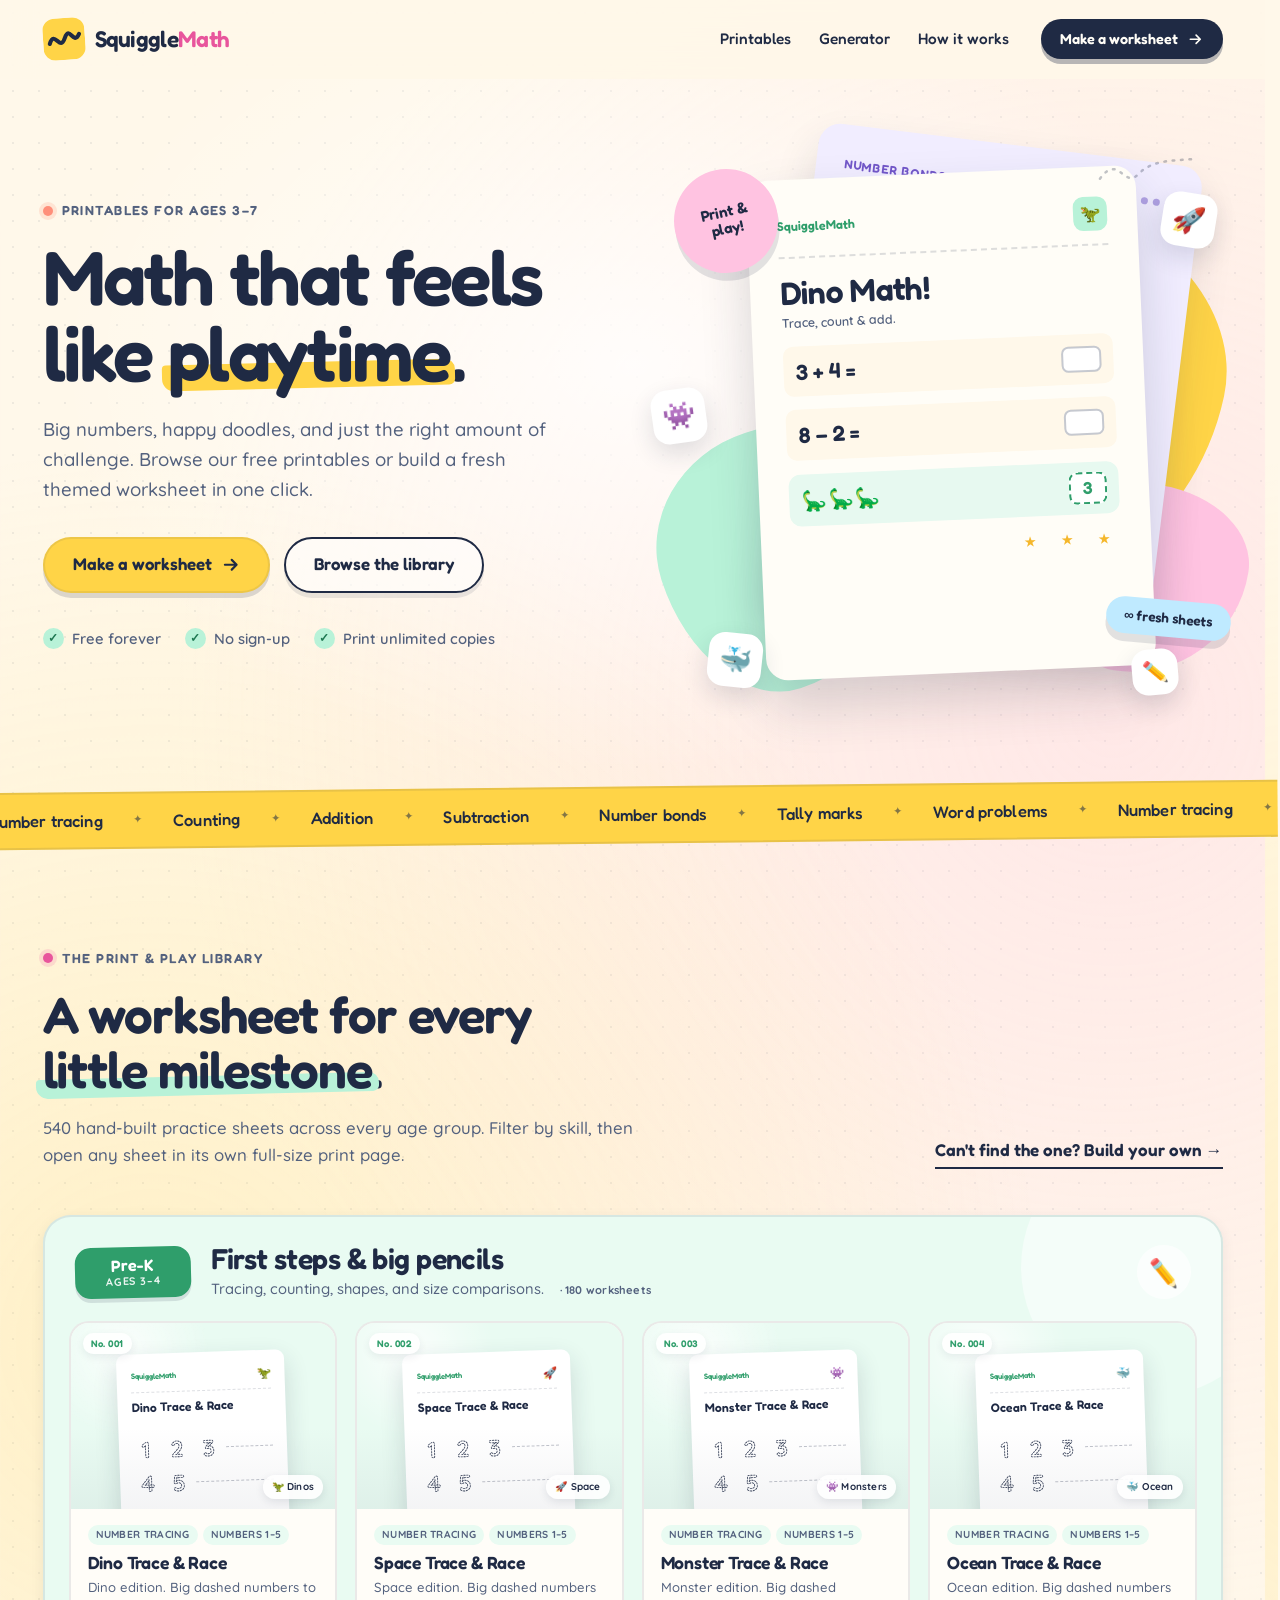
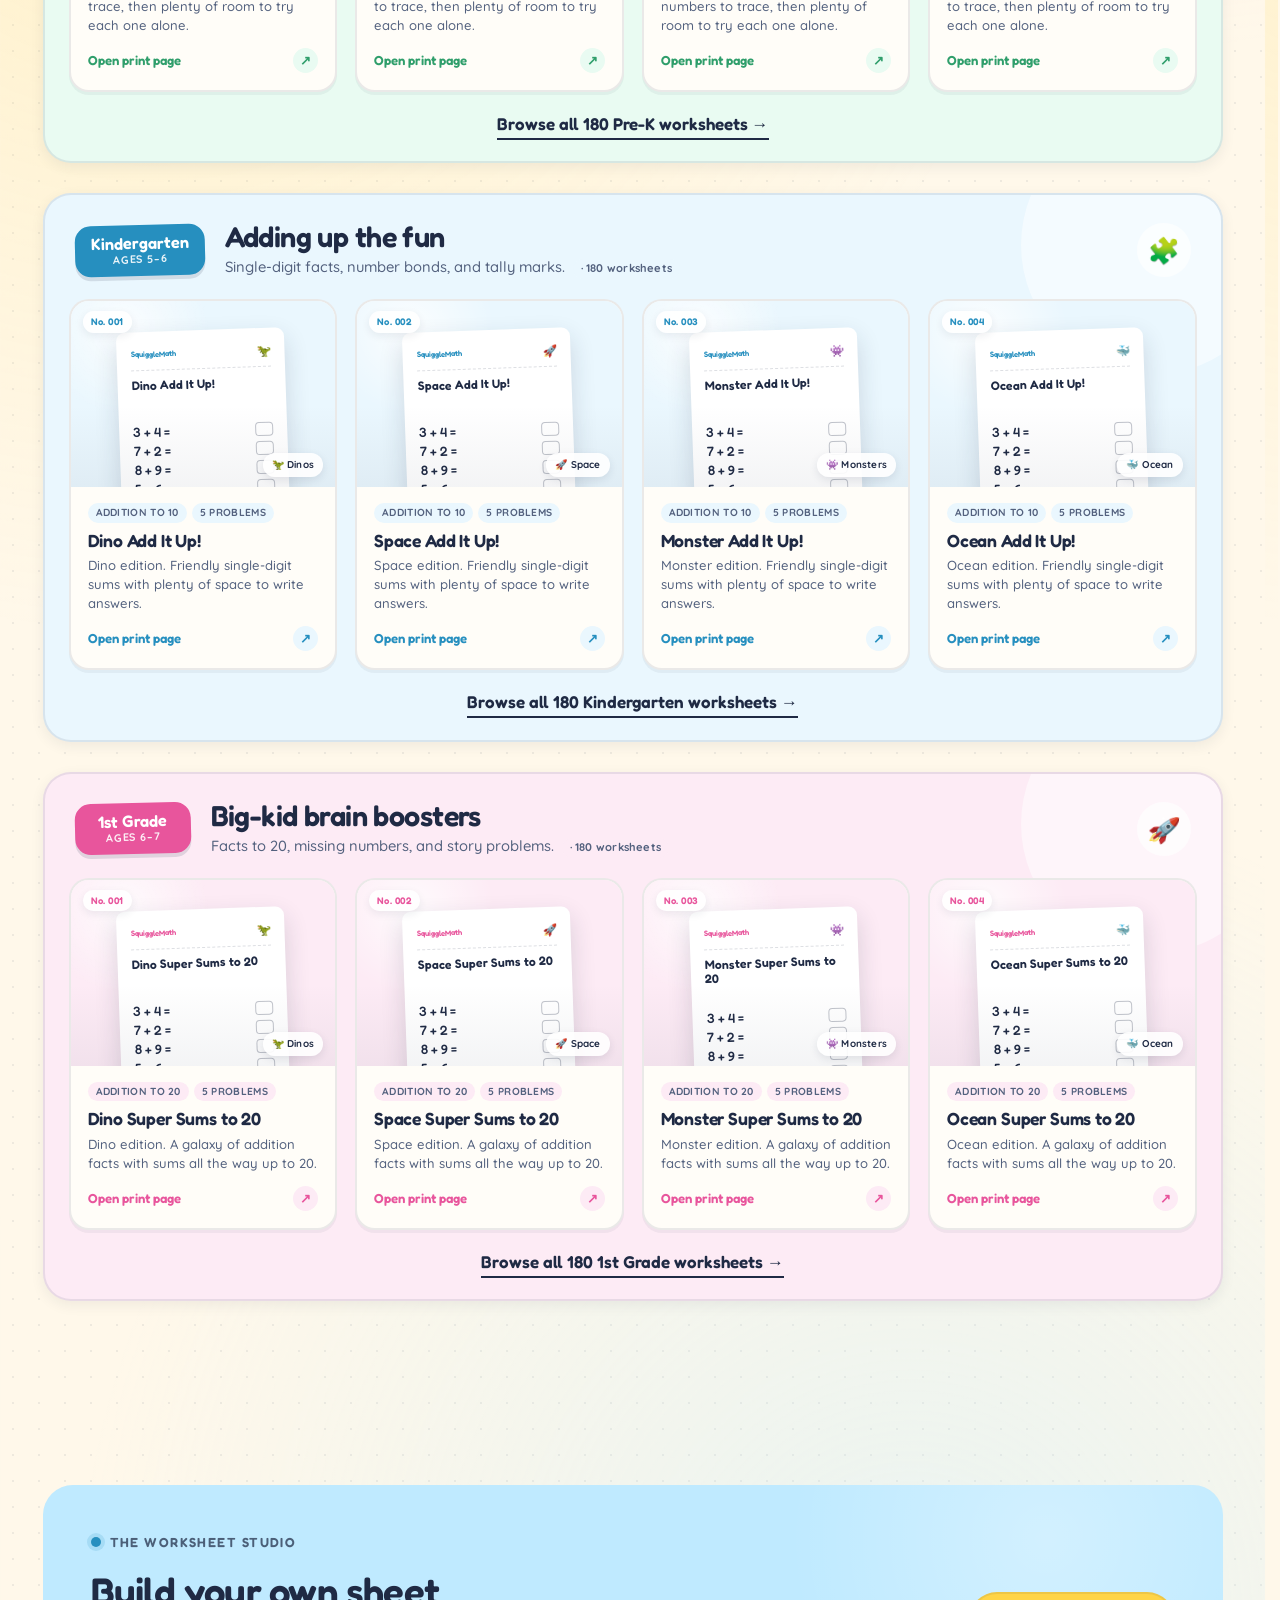
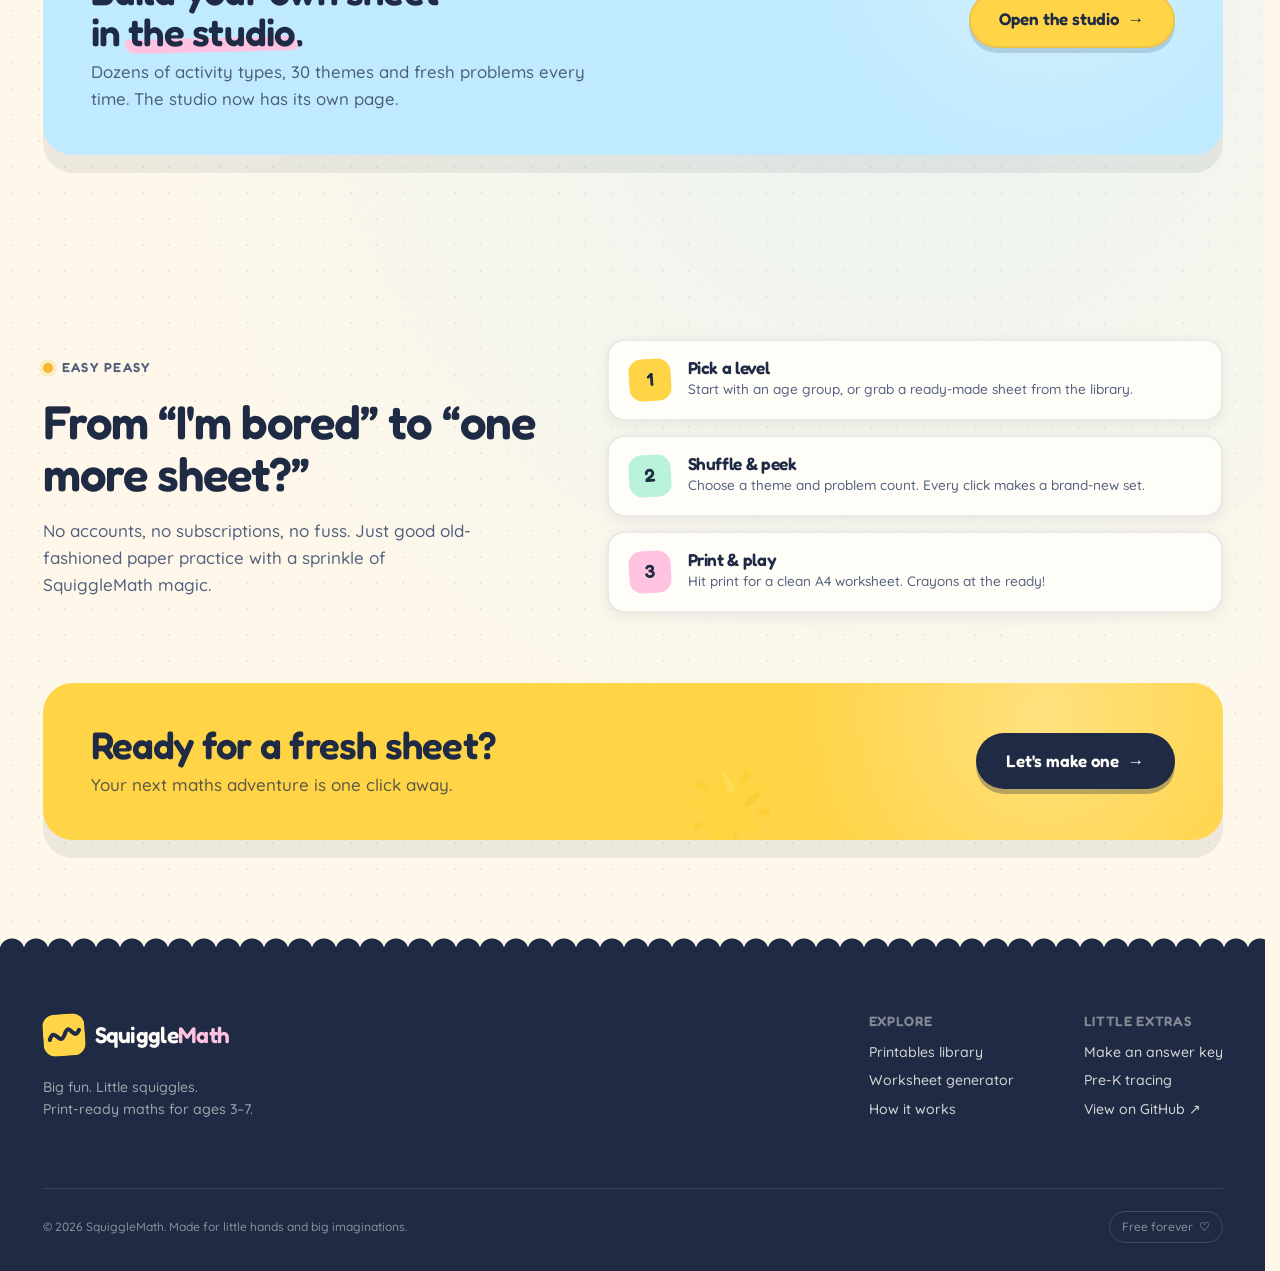
==== commit 539dd68d: "Expand worksheet studio: 30 themes, 40+ activity types, dedicated generator page" ====
--- a/index.html
+++ b/index.html
@@ -135,7 +135,7 @@
           <div class="section-head__copy">
             <p class="eyebrow"><span class="eyebrow__dot eyebrow__dot--pink"></span> The print &amp; play library</p>
             <h2>A worksheet for every<br><span class="marker marker--mint">little milestone</span>.</h2>
-            <p class="section-lede">Over 1,100 hand-built practice sheets across every age group. Filter by skill, then open any sheet in its own full-size print page.</p>
+            <p class="section-lede">540 hand-built practice sheets across every age group. Filter by skill, then open any sheet in its own full-size print page.</p>
           </div>
           <a class="text-link" href="generator.html">Can't find the one? Build your own <span aria-hidden="true">→</span></a>
         </div>
@@ -152,7 +152,7 @@
             </header>
             <div class="printables-grid" data-category="prek" data-limit="4"></div>
             <div class="library-browse-all">
-              <a class="text-link" href="worksheets.html?level=prek">Browse all 120 Pre-K worksheets <span aria-hidden="true">→</span></a>
+              <a class="text-link" href="worksheets.html?level=prek">Browse all 180 Pre-K worksheets <span aria-hidden="true">→</span></a>
             </div>
             <div class="library-more" data-more-wrap="prek" hidden>
               <button class="btn btn--ghost btn--small" type="button" data-more="prek">Show 12 more <span aria-hidden="true">↓</span></button>
@@ -170,7 +170,7 @@
             </header>
             <div class="printables-grid" data-category="k" data-limit="4"></div>
             <div class="library-browse-all">
-              <a class="text-link" href="worksheets.html?level=k">Browse all 120 Kindergarten worksheets <span aria-hidden="true">→</span></a>
+              <a class="text-link" href="worksheets.html?level=k">Browse all 180 Kindergarten worksheets <span aria-hidden="true">→</span></a>
             </div>
             <div class="library-more" data-more-wrap="k" hidden>
               <button class="btn btn--ghost btn--small" type="button" data-more="k">Show 12 more <span aria-hidden="true">↓</span></button>
@@ -188,7 +188,7 @@
             </header>
             <div class="printables-grid" data-category="g1" data-limit="4"></div>
             <div class="library-browse-all">
-              <a class="text-link" href="worksheets.html?level=g1">Browse all 120 1st Grade worksheets <span aria-hidden="true">→</span></a>
+              <a class="text-link" href="worksheets.html?level=g1">Browse all 180 1st Grade worksheets <span aria-hidden="true">→</span></a>
             </div>
             <div class="library-more" data-more-wrap="g1" hidden>
               <button class="btn btn--ghost btn--small" type="button" data-more="g1">Show 12 more <span aria-hidden="true">↓</span></button>
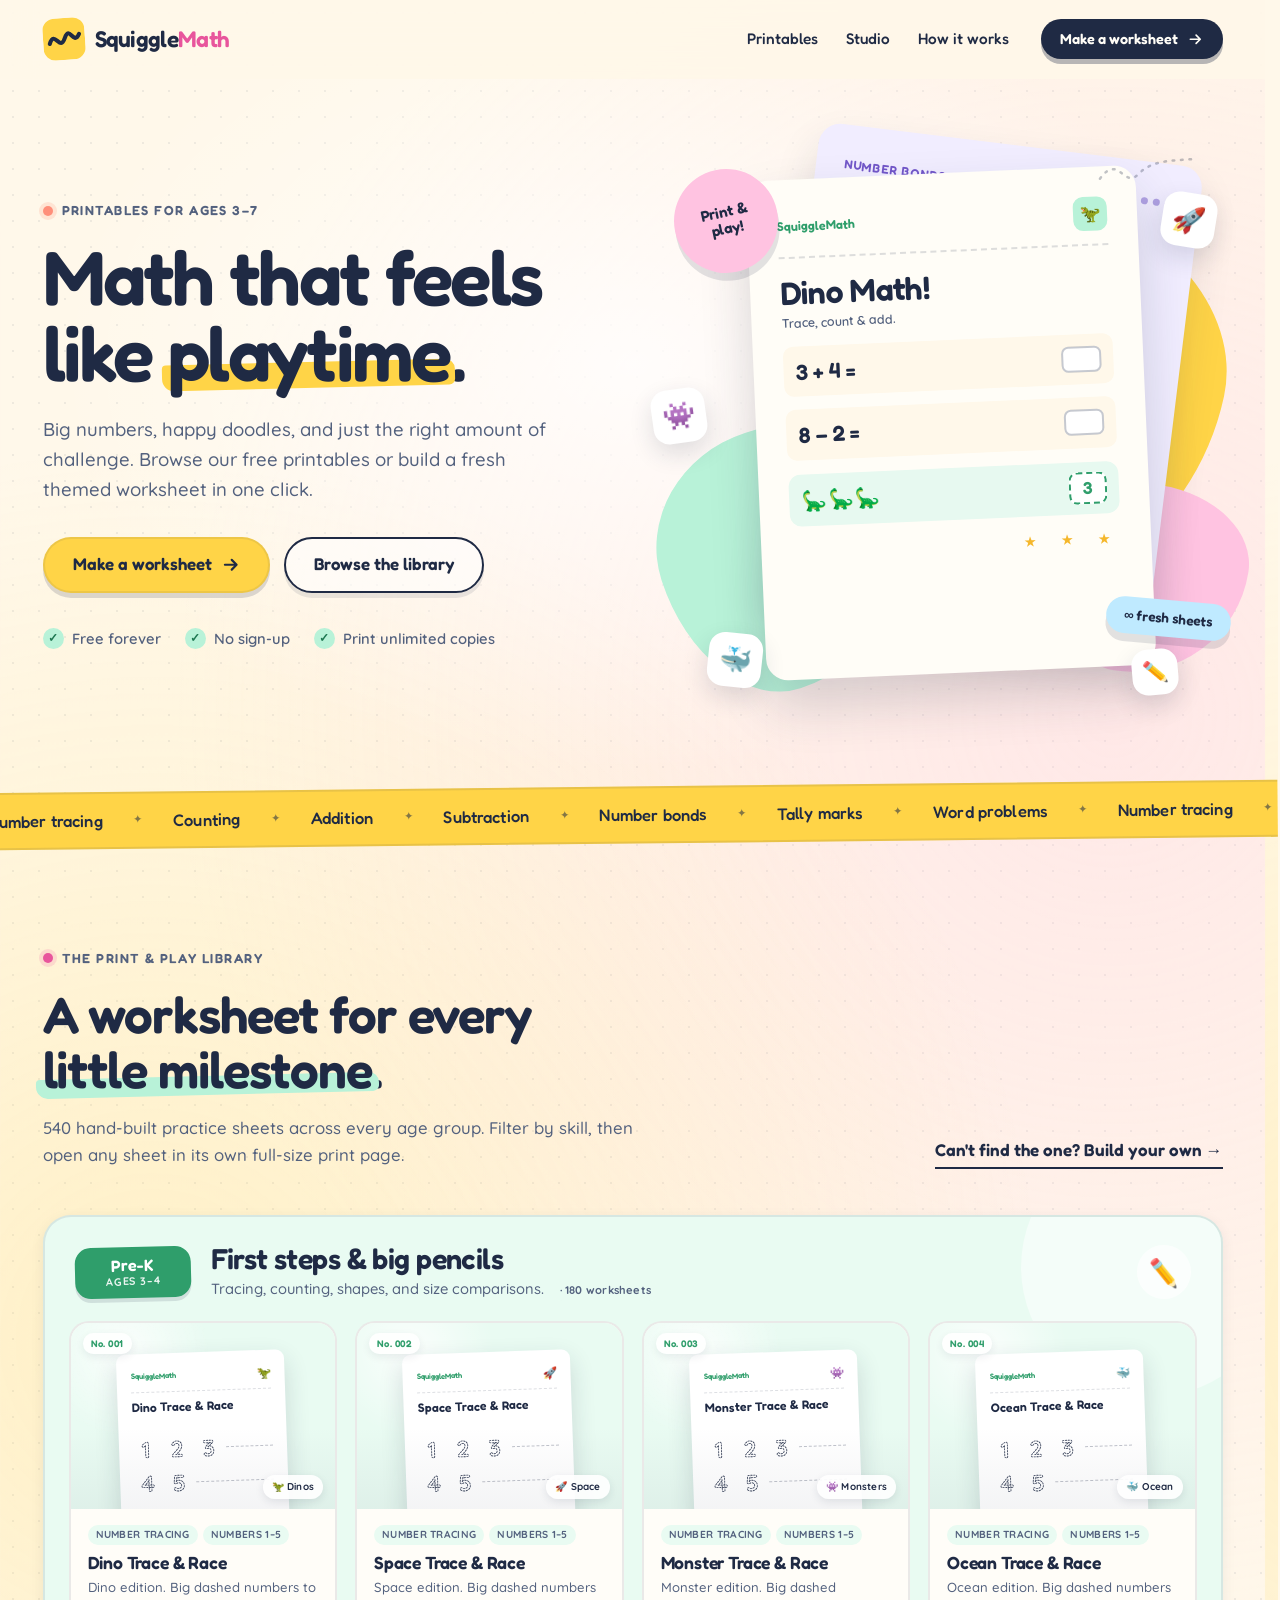
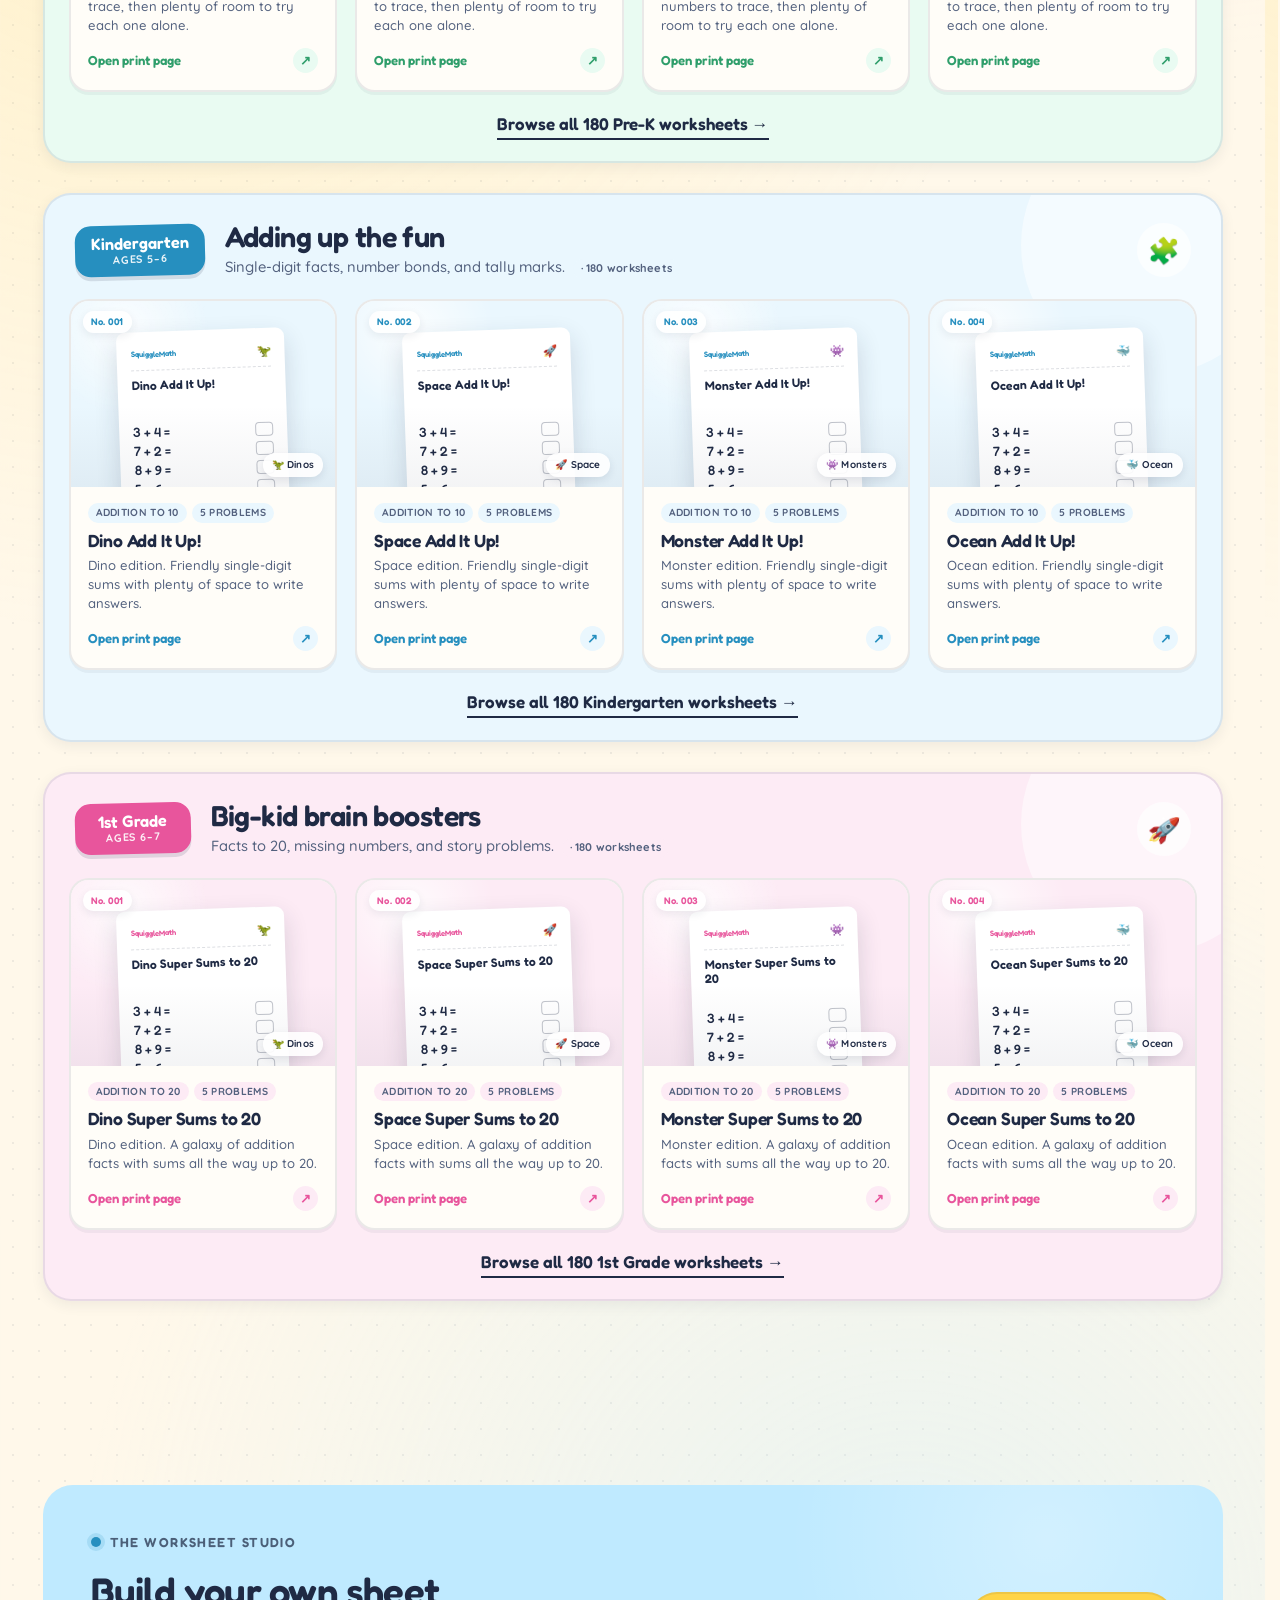
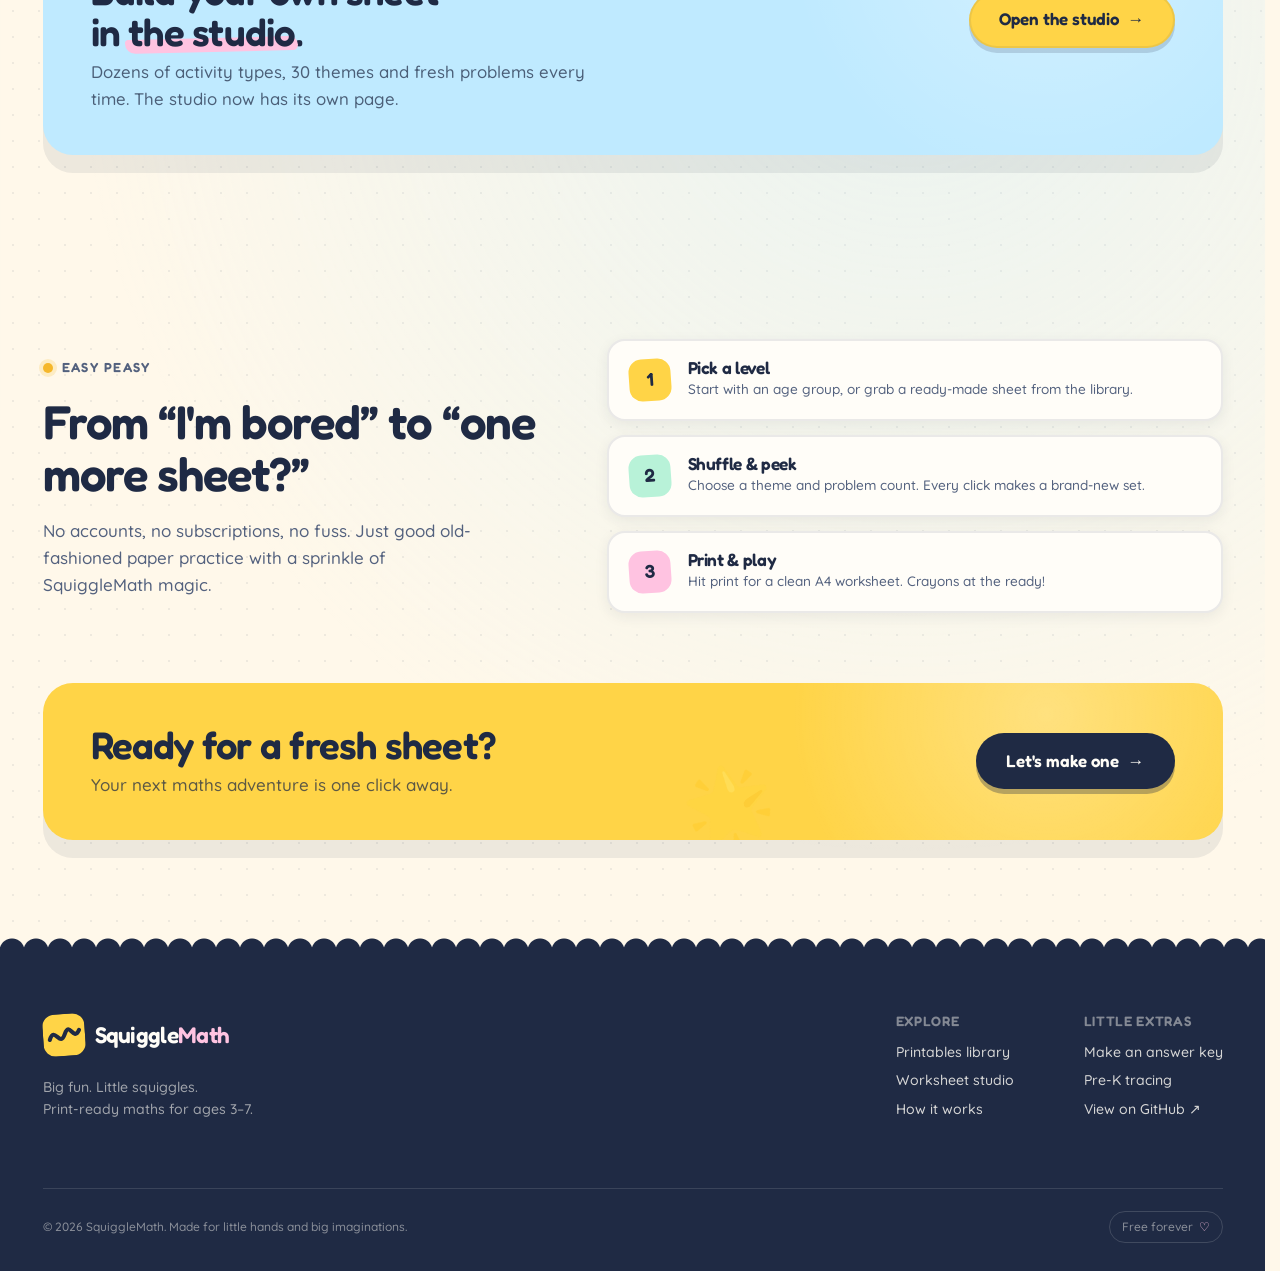
==== commit f859a662: "Rename generator nav to studio and avoid self-link" ====
--- a/index.html
+++ b/index.html
@@ -35,7 +35,7 @@
 
       <nav class="site-nav" aria-label="Primary">
         <a href="#library">Printables</a>
-        <a href="generator.html">Generator</a>
+        <a href="generator.html">Studio</a>
         <a href="#how">How it works</a>
       </nav>
 
@@ -152,7 +152,7 @@
             </header>
             <div class="printables-grid" data-category="prek" data-limit="4"></div>
             <div class="library-browse-all">
-              <a class="text-link" href="worksheets.html?level=prek">Browse all 180 Pre-K worksheets <span aria-hidden="true">→</span></a>
+              <a class="text-link" href="prek.html">Browse all 180 Pre-K worksheets <span aria-hidden="true">→</span></a>
             </div>
             <div class="library-more" data-more-wrap="prek" hidden>
               <button class="btn btn--ghost btn--small" type="button" data-more="prek">Show 12 more <span aria-hidden="true">↓</span></button>
@@ -170,7 +170,7 @@
             </header>
             <div class="printables-grid" data-category="k" data-limit="4"></div>
             <div class="library-browse-all">
-              <a class="text-link" href="worksheets.html?level=k">Browse all 180 Kindergarten worksheets <span aria-hidden="true">→</span></a>
+              <a class="text-link" href="kindergarten.html">Browse all 180 Kindergarten worksheets <span aria-hidden="true">→</span></a>
             </div>
             <div class="library-more" data-more-wrap="k" hidden>
               <button class="btn btn--ghost btn--small" type="button" data-more="k">Show 12 more <span aria-hidden="true">↓</span></button>
@@ -188,7 +188,7 @@
             </header>
             <div class="printables-grid" data-category="g1" data-limit="4"></div>
             <div class="library-browse-all">
-              <a class="text-link" href="worksheets.html?level=g1">Browse all 180 1st Grade worksheets <span aria-hidden="true">→</span></a>
+              <a class="text-link" href="grade1.html">Browse all 180 1st Grade worksheets <span aria-hidden="true">→</span></a>
             </div>
             <div class="library-more" data-more-wrap="g1" hidden>
               <button class="btn btn--ghost btn--small" type="button" data-more="g1">Show 12 more <span aria-hidden="true">↓</span></button>
@@ -267,7 +267,7 @@
         <div>
           <h3>Explore</h3>
           <a href="#library">Printables library</a>
-          <a href="generator.html">Worksheet generator</a>
+          <a href="generator.html">Worksheet studio</a>
           <a href="#how">How it works</a>
         </div>
         <div>
--- a/styles.css
+++ b/styles.css
@@ -444,6 +444,24 @@
   right: 0;
 }
 
+.site-nav__current {
+  position: relative;
+  padding: 6px 0;
+  color: var(--ink);
+  font-weight: 600;
+}
+
+.site-nav__current::after {
+  content: "";
+  position: absolute;
+  left: 0;
+  right: 0;
+  bottom: 0;
+  height: 3px;
+  border-radius: 3px;
+  background: var(--pink);
+}
+
 .header-cta {
   flex: none;
 }
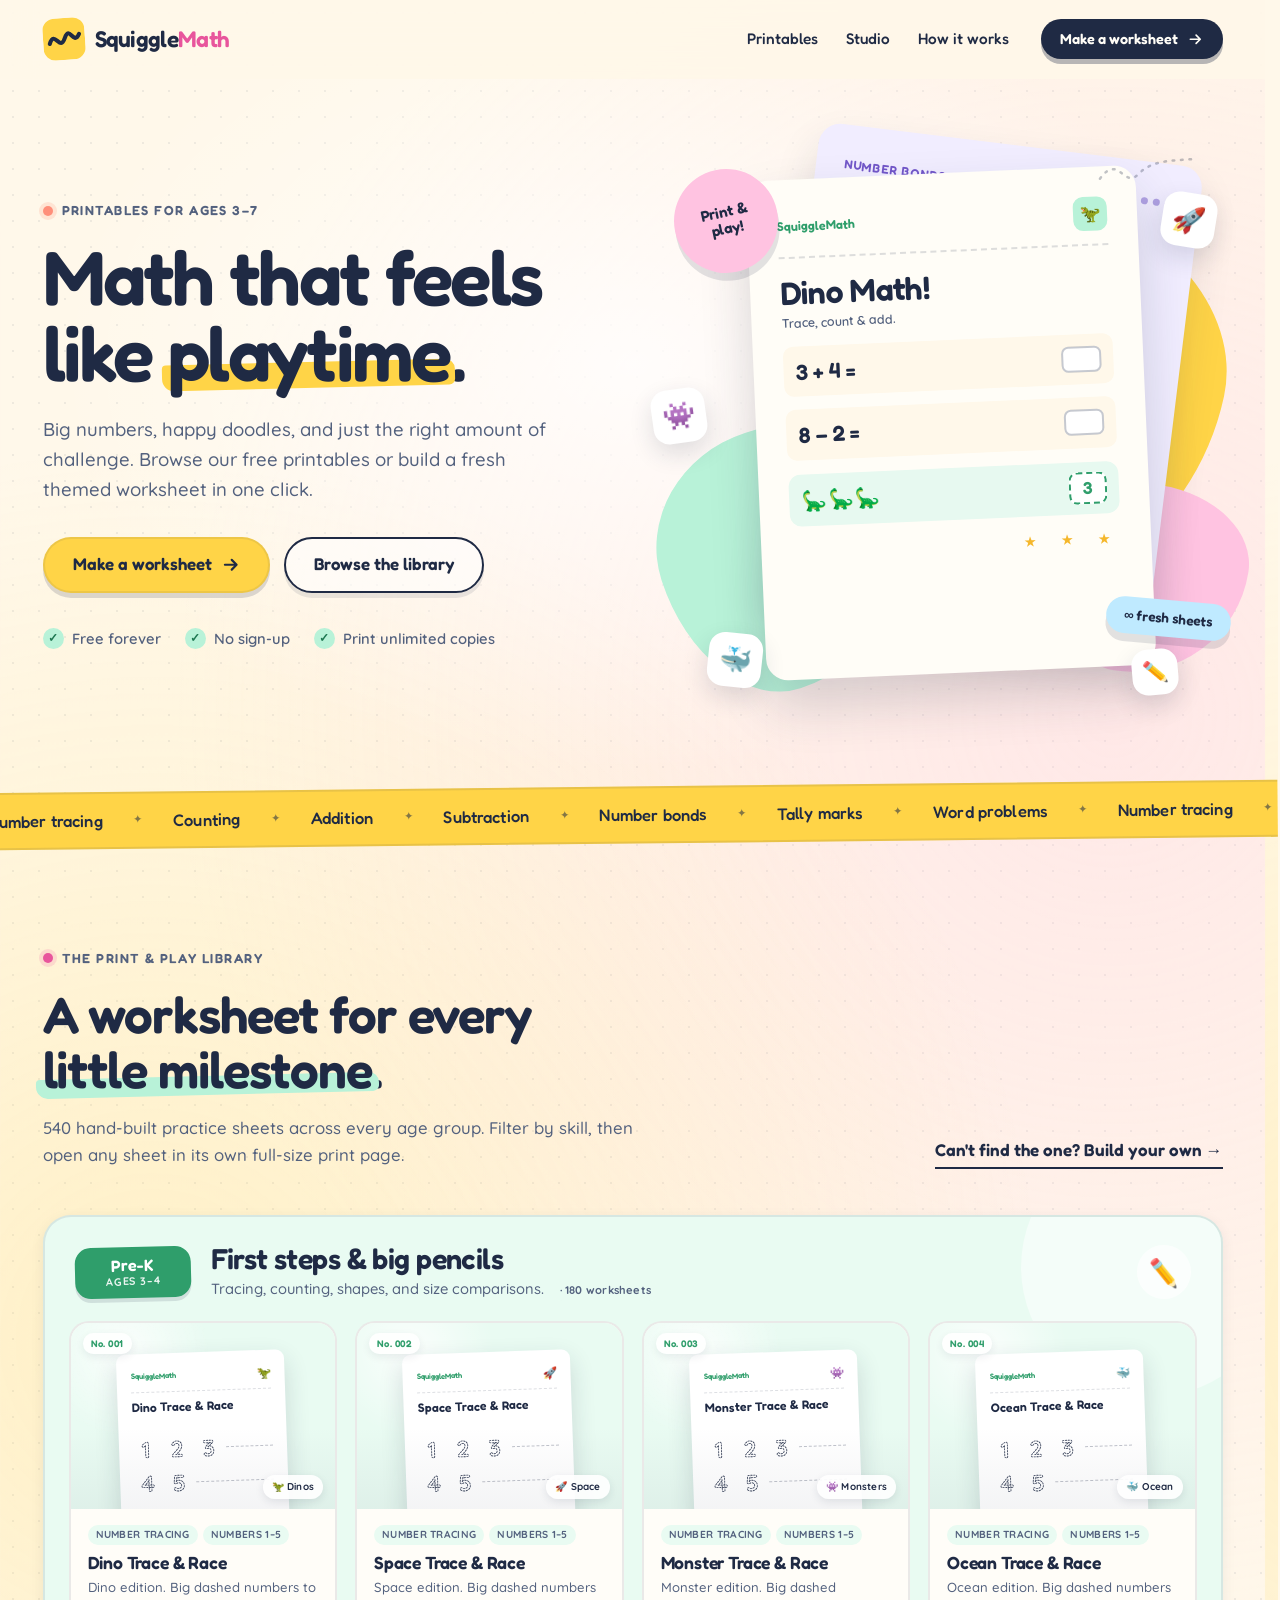
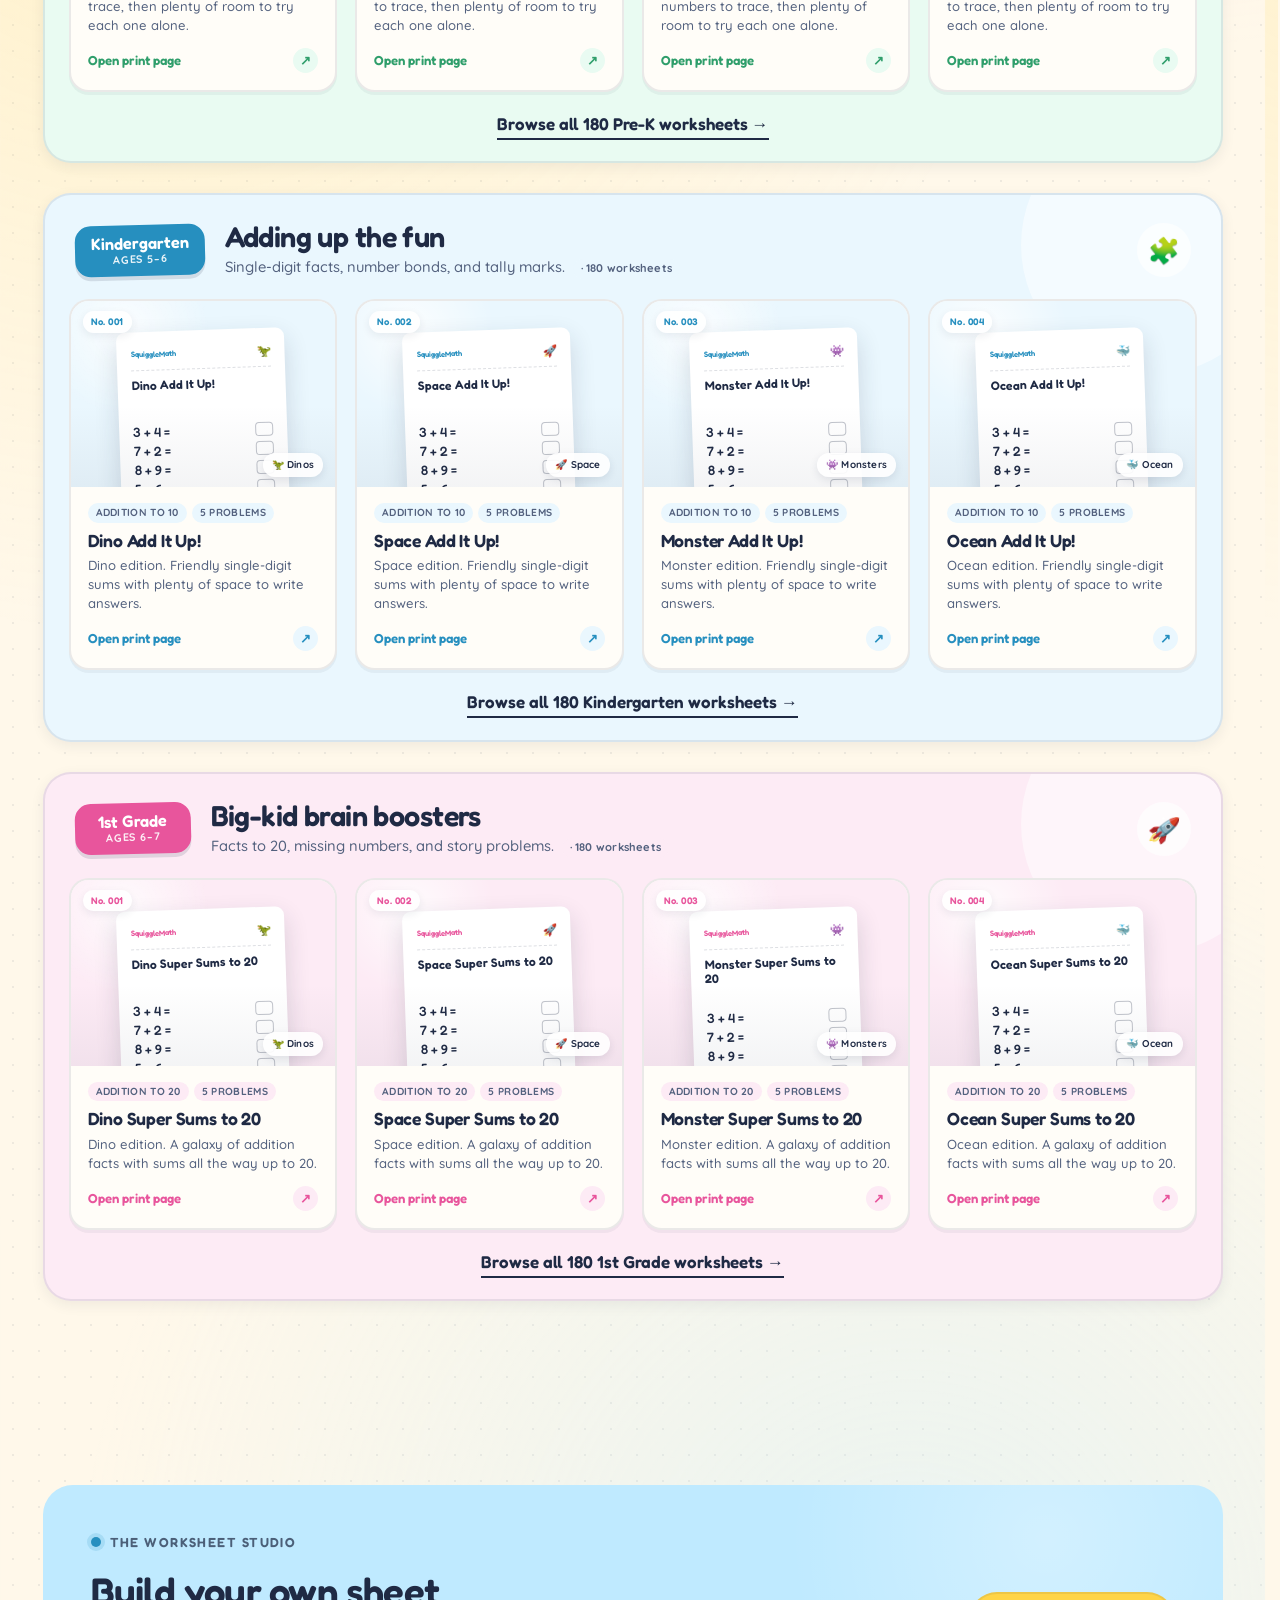
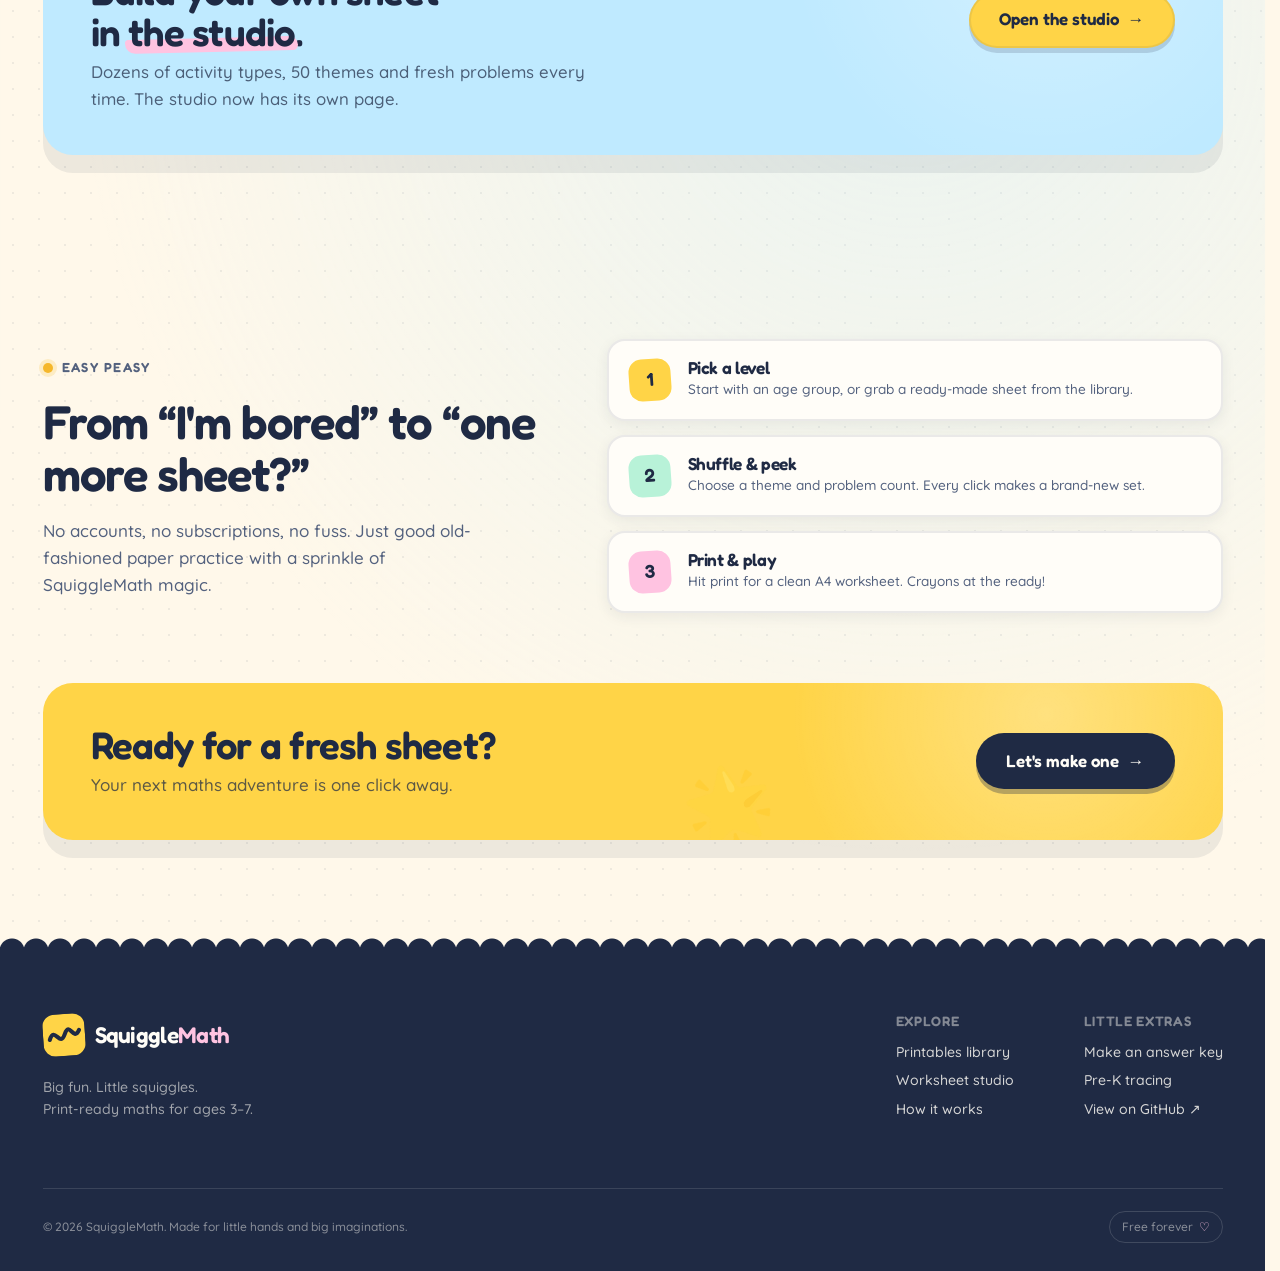
==== commit ae434fad: "Add even more worksheet themes" ====
--- a/index.html
+++ b/index.html
@@ -14,9 +14,9 @@
   <link rel="preconnect" href="https://fonts.googleapis.com">
   <link rel="preconnect" href="https://fonts.gstatic.com" crossorigin>
   <link href="https://fonts.googleapis.com/css2?family=Fredoka:wght@400;500;600;700&family=Quicksand:wght@400;500;600;700&display=swap" rel="stylesheet">
-  <link rel="stylesheet" href="styles.css?v=20261109-3">
-  <script src="engine.js?v=20261109-3" defer></script>
-  <script src="script.js?v=20261109-3" defer></script>
+  <link rel="stylesheet" href="styles.css?v=20261109-4">
+  <script src="engine.js?v=20261109-4" defer></script>
+  <script src="script.js?v=20261109-4" defer></script>
 </head>
 <body>
   <a class="skip-link" href="#main">Skip to content</a>
@@ -205,7 +205,7 @@
           <div>
             <p class="eyebrow"><span class="eyebrow__dot eyebrow__dot--blue"></span> The worksheet studio</p>
             <h2>Build your own sheet<br>in <span class="marker marker--pink">the studio</span>.</h2>
-            <p class="section-lede">Dozens of activity types, 30 themes and fresh problems every time. The studio now has its own page.</p>
+            <p class="section-lede">Dozens of activity types, 50 themes and fresh problems every time. The studio now has its own page.</p>
           </div>
           <a class="btn btn--primary btn--lg" href="generator.html">Open the studio <span aria-hidden="true">→</span></a>
         </div>
--- a/styles.css
+++ b/styles.css
@@ -2438,7 +2438,9 @@
   min-height: 1123px;
   padding: 34px 42px 24px;
   border-radius: 18px;
-  background: #fff;
+  background:
+    radial-gradient(circle at 90% 8%, var(--ws-accent-soft), transparent 26%),
+    #fff;
   color: var(--ink);
   font-family: var(--font-body);
   box-shadow:
@@ -2459,7 +2461,7 @@
   justify-content: space-between;
   gap: 16px;
   padding-bottom: 12px;
-  border-bottom: 2px solid var(--ink);
+  border-bottom: 2px solid var(--ws-accent);
 }
 
 .ws-brand {
@@ -2631,7 +2633,7 @@
   gap: 16px;
   margin-top: 16px;
   padding-top: 9px;
-  border-top: 1.5px dashed rgba(31, 42, 68, 0.25);
+  border-top: 1.5px dashed var(--ws-accent);
   font-size: 8.5px;
   font-weight: 700;
   letter-spacing: 0.07em;
@@ -2646,7 +2648,7 @@
   gap: 12px;
   margin-top: 12px;
   padding: 7px 10px;
-  border: 1.5px dashed rgba(31, 42, 68, 0.18);
+  border: 1.5px dashed var(--ws-accent);
   border-radius: 8px;
   background: #fffdf8;
   font-size: 9px;
@@ -3365,7 +3367,7 @@
   gap: 22px;
   margin-top: 16px;
   padding: 10px 14px;
-  border: 1.5px dashed rgba(31, 42, 68, 0.22);
+  border: 1.5px dashed var(--ws-accent);
   border-radius: 10px;
   font-size: 10px;
   font-weight: 700;
@@ -4013,6 +4015,28 @@
   #print-area .bond-card,
   #print-area .tally-card,
   #print-area .word-problem,
+  #print-area .pattern-row,
+  #print-area .tenframe-card,
+  #print-area .dice-card,
+  #print-area .picture-eq,
+  #print-area .beforeafter-card,
+  #print-area .sequence-row,
+  #print-area .greater-card,
+  #print-area .place-card,
+  #print-area .ordinal-card,
+  #print-area .numberline-card,
+  #print-area .numberword-card,
+  #print-area .place100-card,
+  #print-area .evenodd-card,
+  #print-area .fraction-card,
+  #print-area .clock-card,
+  #print-area .money-card,
+  #print-area .factfamily-card,
+  #print-area .vertical-problem,
+  #print-area .array-card,
+  #print-area .graph-card,
+  #print-area .round-card,
+  #print-area .solid-card,
   #print-area .problem__num {
     background-color: #f7f7f5 !important;
   }
@@ -4023,6 +4047,28 @@
   #print-area .bond-card,
   #print-area .tally-card,
   #print-area .word-problem,
+  #print-area .pattern-row,
+  #print-area .tenframe-card,
+  #print-area .dice-card,
+  #print-area .picture-eq,
+  #print-area .beforeafter-card,
+  #print-area .sequence-row,
+  #print-area .greater-card,
+  #print-area .place-card,
+  #print-area .ordinal-card,
+  #print-area .numberline-card,
+  #print-area .numberword-card,
+  #print-area .place100-card,
+  #print-area .evenodd-card,
+  #print-area .fraction-card,
+  #print-area .clock-card,
+  #print-area .money-card,
+  #print-area .factfamily-card,
+  #print-area .vertical-problem,
+  #print-area .array-card,
+  #print-area .graph-card,
+  #print-area .round-card,
+  #print-area .solid-card,
   #print-area .ws-workzone {
     background-color: #fff !important;
   }
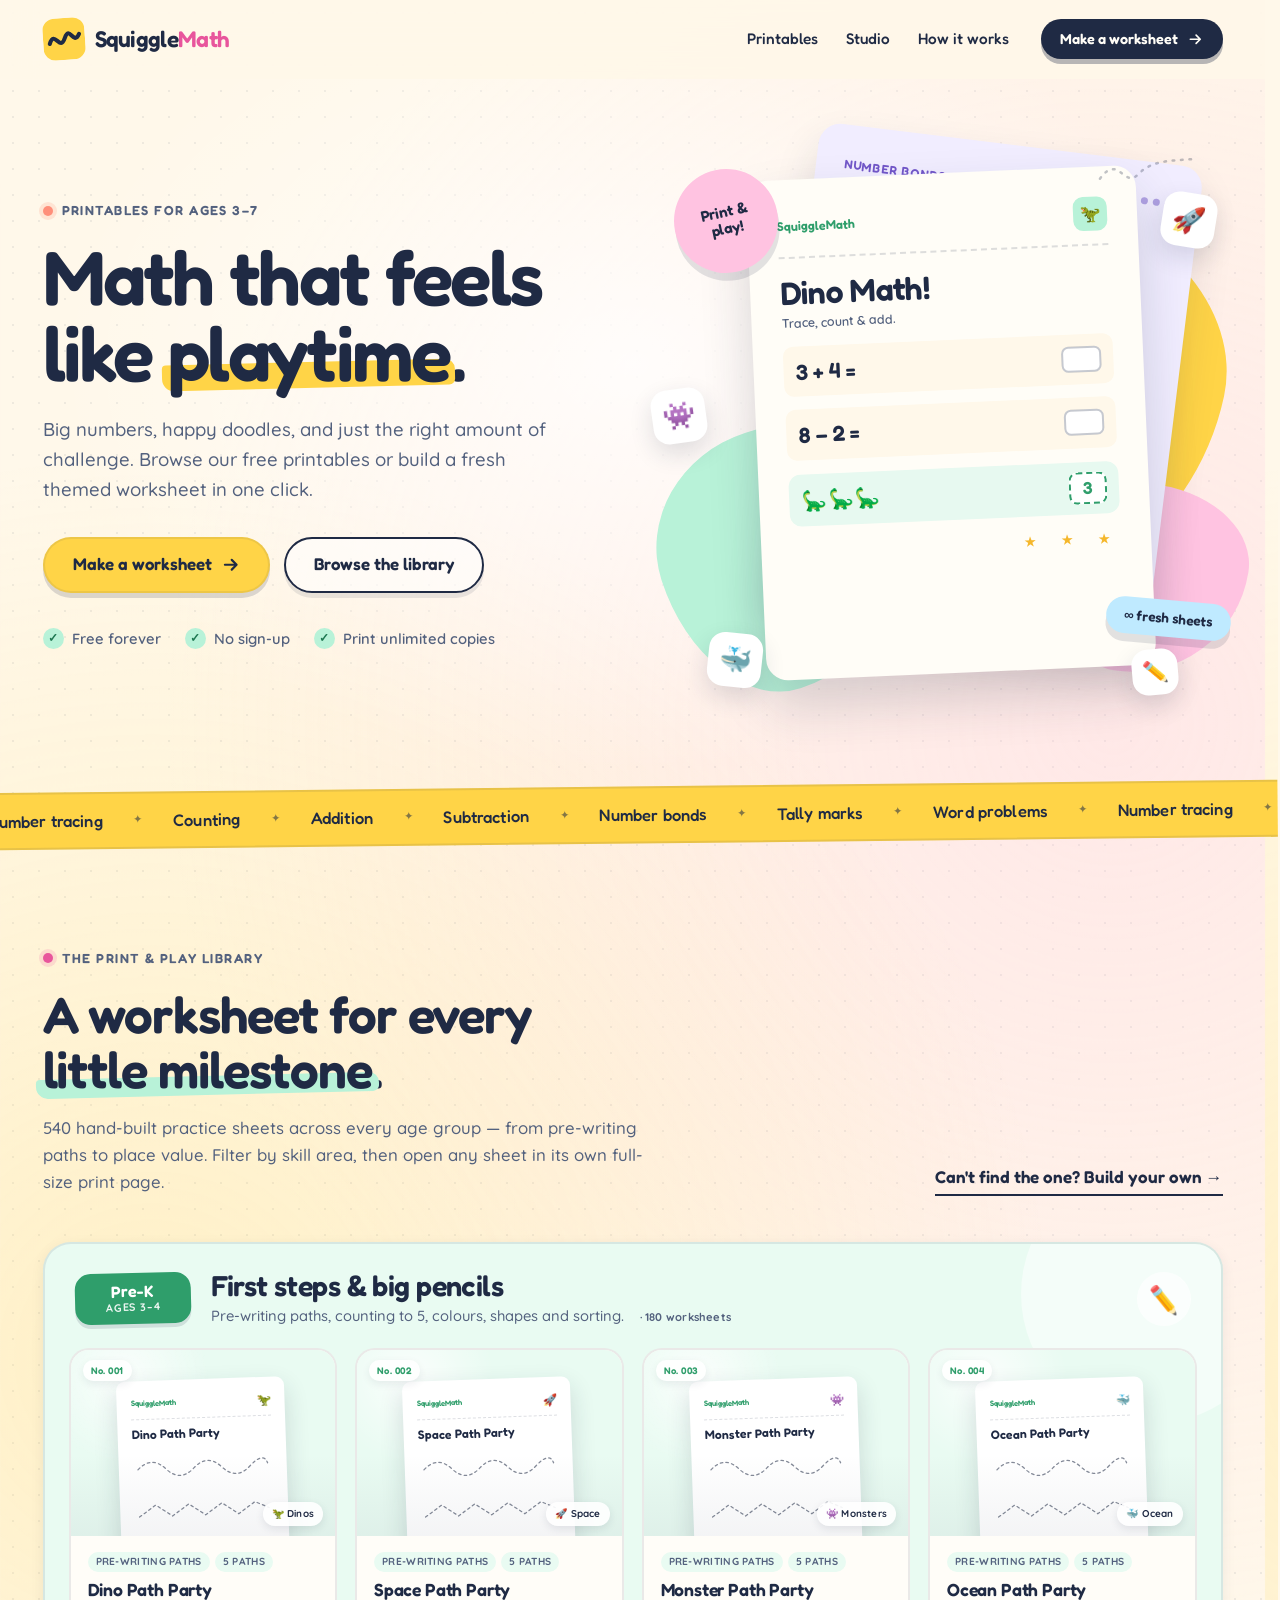
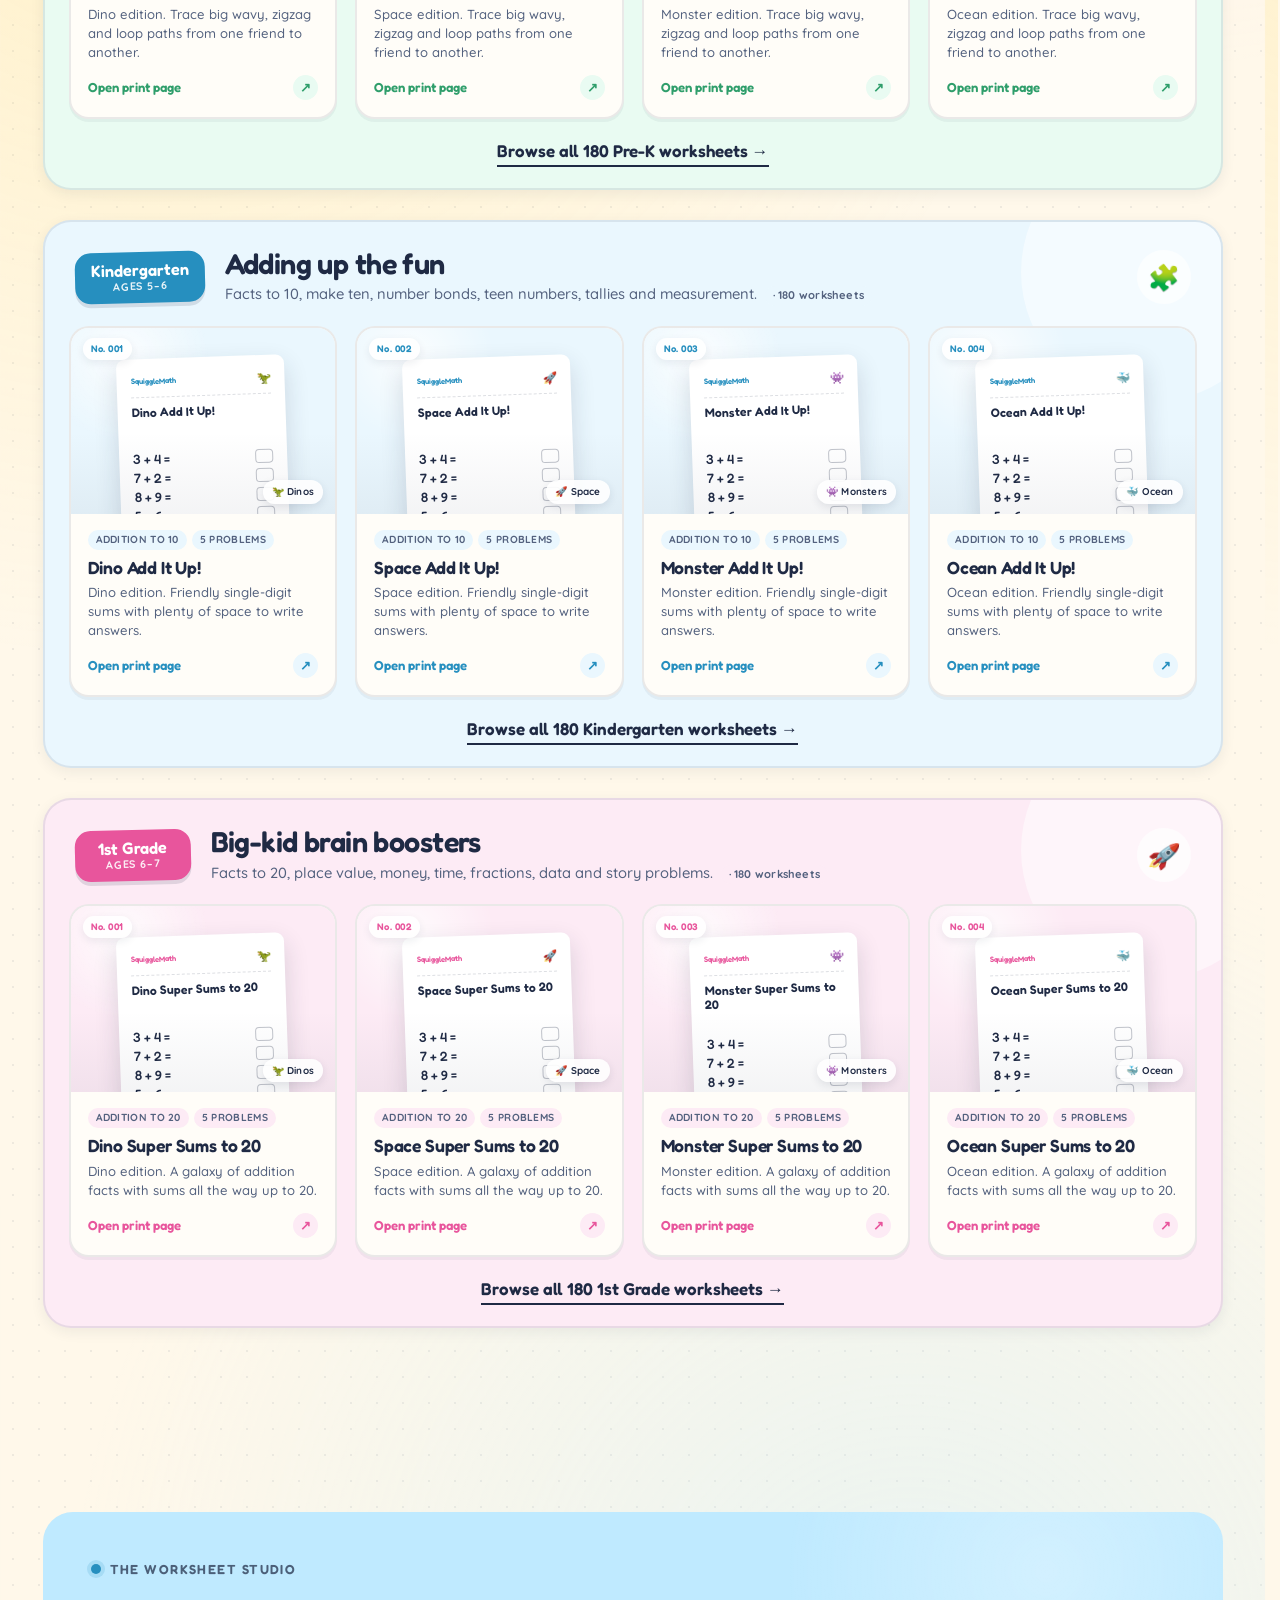
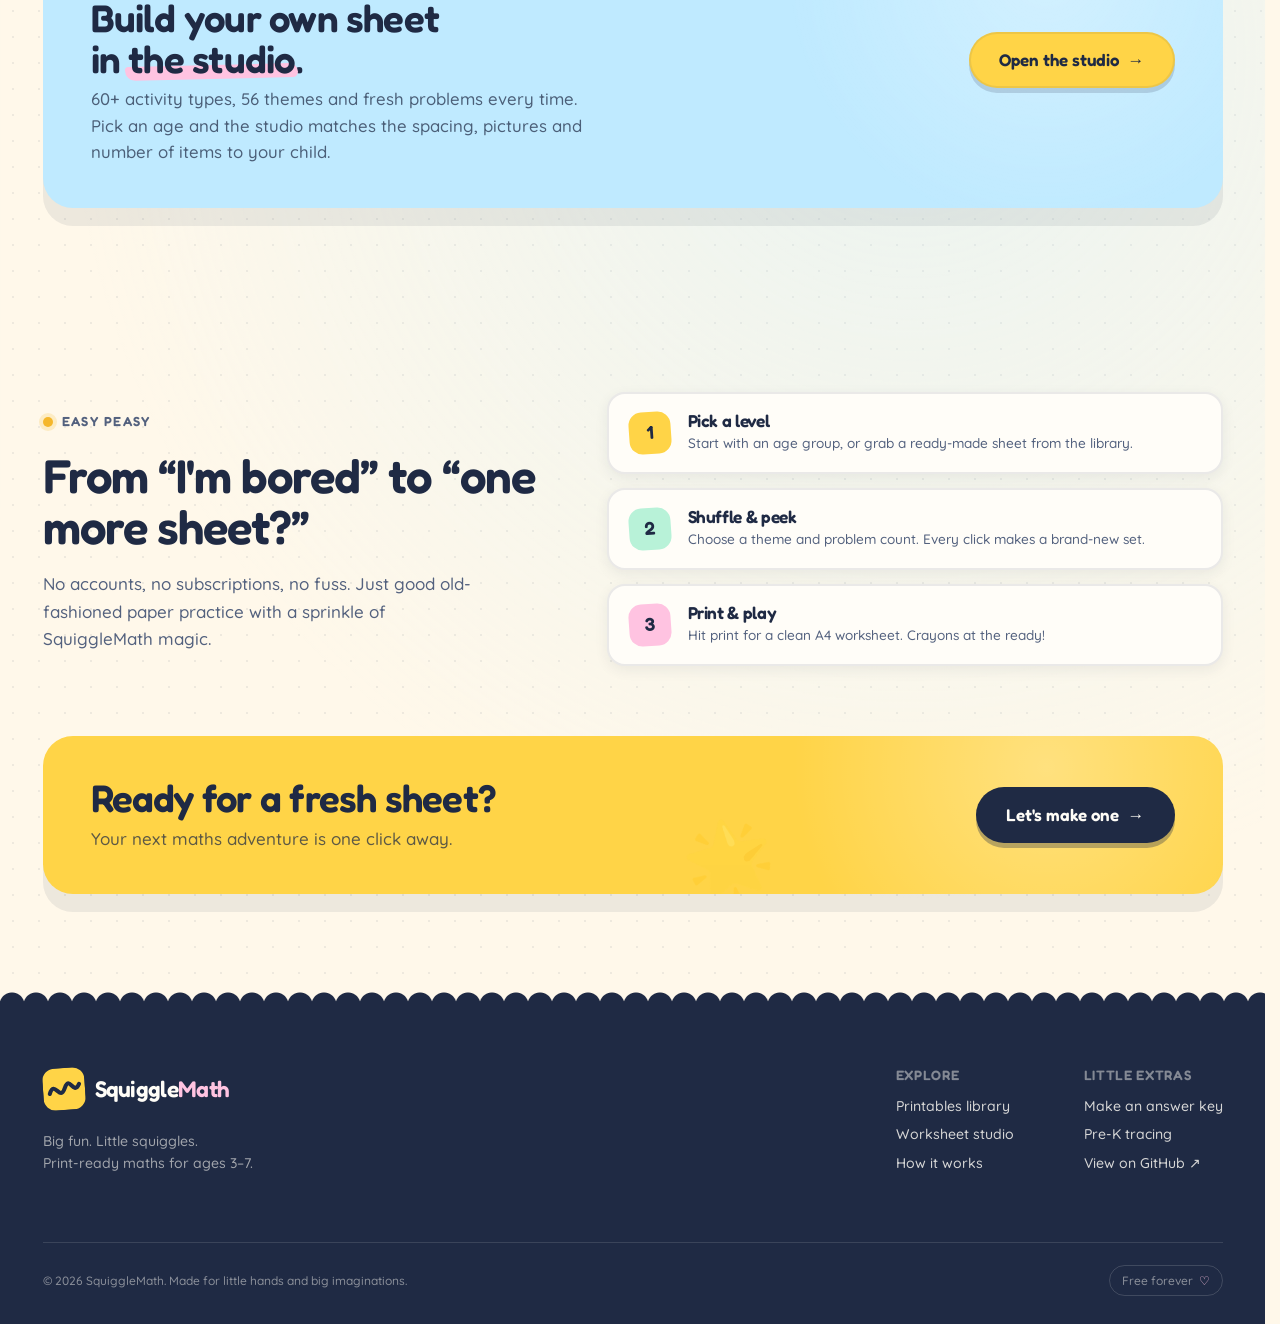
==== commit 058da73d: "Rebuild worksheets around age bands and redesign the studio Pre-K sheets now use fewer, larger items" ====
--- a/index.html
+++ b/index.html
@@ -14,9 +14,10 @@
   <link rel="preconnect" href="https://fonts.googleapis.com">
   <link rel="preconnect" href="https://fonts.gstatic.com" crossorigin>
   <link href="https://fonts.googleapis.com/css2?family=Fredoka:wght@400;500;600;700&family=Quicksand:wght@400;500;600;700&display=swap" rel="stylesheet">
-  <link rel="stylesheet" href="styles.css?v=20261109-4">
-  <script src="engine.js?v=20261109-4" defer></script>
-  <script src="script.js?v=20261109-4" defer></script>
+  <link rel="stylesheet" href="styles.css?v=20261111-2">
+  <script src="engine.js?v=20261111-2" defer></script>
+  <script src="script.js?v=20261111-2" defer></script>
+  <link rel="stylesheet" href="worksheet-ages.css?v=20261111-2">
 </head>
 <body>
   <a class="skip-link" href="#main">Skip to content</a>
@@ -135,7 +136,7 @@
           <div class="section-head__copy">
             <p class="eyebrow"><span class="eyebrow__dot eyebrow__dot--pink"></span> The print &amp; play library</p>
             <h2>A worksheet for every<br><span class="marker marker--mint">little milestone</span>.</h2>
-            <p class="section-lede">540 hand-built practice sheets across every age group. Filter by skill, then open any sheet in its own full-size print page.</p>
+            <p class="section-lede">540 hand-built practice sheets across every age group — from pre-writing paths to place value. Filter by skill area, then open any sheet in its own full-size print page.</p>
           </div>
           <a class="text-link" href="generator.html">Can't find the one? Build your own <span aria-hidden="true">→</span></a>
         </div>
@@ -146,7 +147,7 @@
               <span class="level__badge">Pre-K <small>Ages 3–4</small></span>
               <div class="level__heading">
                 <h3 id="prek-title">First steps &amp; big pencils</h3>
-                <p>Tracing, counting, shapes, and size comparisons. <span class="level__count" data-count="prek"></span></p>
+                <p>Pre-writing paths, counting to 5, colours, shapes and sorting. <span class="level__count" data-count="prek"></span></p>
               </div>
               <span class="level__sticker" aria-hidden="true">✏️</span>
             </header>
@@ -164,7 +165,7 @@
               <span class="level__badge">Kindergarten <small>Ages 5–6</small></span>
               <div class="level__heading">
                 <h3 id="k-title">Adding up the fun</h3>
-                <p>Single-digit facts, number bonds, and tally marks. <span class="level__count" data-count="k"></span></p>
+                <p>Facts to 10, make ten, number bonds, teen numbers, tallies and measurement. <span class="level__count" data-count="k"></span></p>
               </div>
               <span class="level__sticker" aria-hidden="true">🧩</span>
             </header>
@@ -182,7 +183,7 @@
               <span class="level__badge">1st Grade <small>Ages 6–7</small></span>
               <div class="level__heading">
                 <h3 id="g1-title">Big-kid brain boosters</h3>
-                <p>Facts to 20, missing numbers, and story problems. <span class="level__count" data-count="g1"></span></p>
+                <p>Facts to 20, place value, money, time, fractions, data and story problems. <span class="level__count" data-count="g1"></span></p>
               </div>
               <span class="level__sticker" aria-hidden="true">🚀</span>
             </header>
@@ -205,7 +206,7 @@
           <div>
             <p class="eyebrow"><span class="eyebrow__dot eyebrow__dot--blue"></span> The worksheet studio</p>
             <h2>Build your own sheet<br>in <span class="marker marker--pink">the studio</span>.</h2>
-            <p class="section-lede">Dozens of activity types, 50 themes and fresh problems every time. The studio now has its own page.</p>
+            <p class="section-lede">60+ activity types, 56 themes and fresh problems every time. Pick an age and the studio matches the spacing, pictures and number of items to your child.</p>
           </div>
           <a class="btn btn--primary btn--lg" href="generator.html">Open the studio <span aria-hidden="true">→</span></a>
         </div>
--- a/styles.css
+++ b/styles.css
@@ -2769,7 +2769,17 @@
 }
 
 .trace-grid--large .trace-row {
-  min-height: 68px;
+  min-height: 86px;
+}
+
+.trace-grid--large .trace-row__key {
+  width: 34px;
+  height: 34px;
+  font-size: 18px;
+}
+
+.trace-grid--large .trace-row__write {
+  height: 34px;
 }
 
 .trace-row {
@@ -2801,8 +2811,8 @@
 }
 
 .trace-glyph {
-  width: 43px;
-  height: 46px;
+  width: 52px;
+  height: 56px;
   flex: none;
   color: var(--ink);
 }
@@ -2867,8 +2877,8 @@
 }
 
 .count-grid--roomy .count-card {
-  min-height: 88px;
-  padding: 9px 13px 8px;
+  min-height: 104px;
+  padding: 11px 14px 10px;
 }
 
 .count-card__emojis {
@@ -2887,7 +2897,7 @@
 }
 
 .count-grid--roomy .count-card__emojis {
-  font-size: 24px;
+  font-size: 28px;
 }
 
 .count-card__footer {
@@ -3285,6 +3295,7 @@
   flex: 1 1 auto;
   flex-direction: column;
   min-height: 130px;
+  max-height: 180px;
   margin-top: 2px;
   padding: 9px 11px 10px;
   border: 1.5px dashed rgba(31, 42, 68, 0.24);
@@ -3309,7 +3320,7 @@
 
 .ws-workzone__area {
   flex: 1;
-  min-height: 80px;
+  min-height: 60px;
   margin-top: 7px;
   border-radius: 7px;
   background-image: radial-gradient(rgba(31, 42, 68, 0.14) 1px, transparent 1.2px);
@@ -3930,6 +3941,78 @@
     scroll-behavior: auto !important;
     transition-duration: 0.01ms !important;
   }
+}
+
+/* =========================================================
+   Library skill groups + mini previews for new activities
+   ========================================================= */
+
+.filter-chips--groups {
+  margin-bottom: 8px;
+  padding-bottom: 8px;
+  border-bottom: 1px dashed rgba(31, 42, 68, 0.16);
+}
+
+.filter-chip--sub {
+  padding: 4px 9px;
+  font-size: 0.66rem;
+}
+
+.mini-colour-dot {
+  display: inline-block;
+  width: 9px;
+  height: 9px;
+  margin: 1px;
+  border-radius: 50%;
+  background: var(--dot);
+}
+
+.mini-prewrite {
+  margin: 7px 0;
+  color: rgba(31, 42, 68, 0.55);
+}
+
+.mini-prewrite svg {
+  display: block;
+  width: 100%;
+  height: 27px;
+}
+
+.mini-tenframe {
+  display: grid;
+  grid-template-columns: repeat(5, 1fr);
+  gap: 2px;
+  width: 74px;
+  margin: 6px auto;
+}
+
+.mini-tenframe span {
+  aspect-ratio: 1;
+  border: 1px solid rgba(31, 42, 68, 0.25);
+  border-radius: 2px;
+  background: #fff;
+}
+
+.mini-tenframe span.is-filled {
+  background: rgba(31, 42, 68, 0.55);
+  border-color: rgba(31, 42, 68, 0.55);
+}
+
+.mini-symmetry {
+  display: block;
+  width: 58px;
+  height: 50px;
+  margin: 3px auto;
+  color: rgba(31, 42, 68, 0.5);
+}
+
+.mini-measure { margin: 6px 0; }
+
+.mini-measure span {
+  display: block;
+  height: 7px;
+  border-radius: 99px;
+  background: rgba(31, 42, 68, 0.3);
 }
 
 /* =========================================================
--- a/worksheet-ages.css
+++ b/worksheet-ages.css
@@ -0,0 +1,1497 @@
+/* =========================================================
+   SquiggleMath — worksheet age bands + new activity styles
+   Loaded after styles.css / generator.css.
+
+   Three bands, three densities:
+     Pre-K        fewer, bigger, calmer (2 columns, chunky boxes)
+     Kindergarten picture support, medium density (3 columns)
+     Grade 1      efficient practice (3–4 columns, one challenge)
+   ========================================================= */
+
+/* ---------------------------------------------------------
+   Answer boxes (shared, age-scaled below)
+   --------------------------------------------------------- */
+
+.answer-box {
+  display: inline-block;
+  width: 44px;
+  height: 34px;
+  flex: none;
+  border: 2px solid rgba(31, 42, 68, 0.34);
+  border-radius: 8px;
+  background: #fff;
+  vertical-align: middle;
+}
+
+.answer-box--small { width: 30px; height: 24px; }
+.answer-box--wide { width: 76px; height: 34px; }
+.answer-box--tall { width: 56px; height: 46px; }
+
+/* ---------------------------------------------------------
+   Shared extras: wordless steps, mascot, grown-up corner,
+   challenge, workzone
+   --------------------------------------------------------- */
+
+.ws-steps {
+  display: none;
+  gap: 8px;
+  margin-top: 12px;
+}
+
+.worksheet--prek .ws-steps,
+.worksheet--k .ws-steps { display: flex; }
+
+.ws-step {
+  display: flex;
+  flex: 1;
+  align-items: center;
+  gap: 7px;
+  min-height: 38px;
+  padding: 6px 9px;
+  border: 1.5px solid rgba(31, 42, 68, 0.12);
+  border-radius: 10px;
+  background: #fffdfa;
+}
+
+.ws-step__num {
+  display: grid;
+  place-items: center;
+  width: 18px;
+  height: 18px;
+  flex: none;
+  border-radius: 50%;
+  background: var(--ws-accent);
+  color: #fff;
+  font-family: var(--font-display);
+  font-size: 9px;
+  font-weight: 600;
+}
+
+.ws-step__icon { font-size: 16px; line-height: 1; }
+
+.ws-step__label {
+  font-size: 11px;
+  font-weight: 700;
+  line-height: 1.2;
+}
+
+.worksheet--prek .ws-step { min-height: 52px; padding: 8px 11px; gap: 8px; }
+.worksheet--prek .ws-step__num { width: 22px; height: 22px; font-size: 11px; }
+.worksheet--prek .ws-step__icon { font-size: 22px; }
+.worksheet--prek .ws-step__label { font-size: 13px; }
+
+.ws-mascot { display: none; }
+
+.worksheet--prek .ws-mascot,
+.worksheet--k .ws-mascot {
+  display: flex;
+  align-items: center;
+  gap: 10px;
+  margin-top: 12px;
+  padding: 8px 12px;
+  border-radius: 12px;
+  background: var(--ws-accent-soft);
+}
+
+.ws-mascot__face { font-size: 24px; line-height: 1; }
+.ws-mascot__bubble {
+  font-size: 11px;
+  font-weight: 700;
+  line-height: 1.4;
+  color: var(--ink-soft);
+}
+
+.worksheet--prek .ws-mascot__face { font-size: 32px; }
+.worksheet--prek .ws-mascot__bubble { font-size: 13px; }
+
+.ws-grownup { display: none; }
+
+.worksheet--prek .ws-grownup {
+  display: flex;
+  align-items: flex-start;
+  gap: 8px;
+  margin-top: 10px;
+  padding: 9px 12px;
+  border: 1.5px dashed var(--ws-accent);
+  border-radius: 10px;
+  background: #fffdfa;
+}
+
+.ws-grownup__icon { font-size: 16px; line-height: 1.2; }
+.ws-grownup p { margin: 0; font-size: 10px; line-height: 1.45; color: var(--ink-soft); }
+.ws-grownup strong { color: var(--ink); }
+.ws-grownup em { font-style: normal; font-weight: 700; color: var(--ws-accent); }
+
+.ws-challenge { display: none; }
+
+.worksheet--k .ws-challenge,
+.worksheet--g1 .ws-challenge {
+  display: flex;
+  align-items: center;
+  gap: 8px;
+  margin-top: 10px;
+  padding: 7px 11px;
+  border-radius: 9px;
+  background: var(--ws-accent-soft);
+}
+
+.ws-challenge p { margin: 0; font-size: 10px; font-weight: 600; line-height: 1.4; color: var(--ink-soft); }
+.ws-challenge strong { color: var(--ink); }
+.ws-challenge__icon { font-size: 14px; flex: none; }
+
+.ws-workzone--prek { min-height: 150px; max-height: 240px; }
+.worksheet--prek .ws-workzone__head { font-size: 10px; }
+
+/* ---------------------------------------------------------
+   Pre-K activity: pre-writing paths
+   --------------------------------------------------------- */
+
+.prewrite-list { display: flex; flex-direction: column; gap: 10px; }
+
+.prewrite-row {
+  display: flex;
+  align-items: center;
+  gap: 10px;
+  padding: 2px 0;
+}
+
+.prewrite-row__label {
+  display: grid;
+  place-items: center;
+  width: 24px;
+  height: 24px;
+  flex: none;
+  border-radius: 50%;
+  background: var(--ws-accent-soft);
+  font-family: var(--font-display);
+  font-size: 10px;
+  font-weight: 600;
+}
+
+.prewrite-row__track { flex: 1; min-width: 0; }
+
+.prewrite-svg {
+  display: block;
+  width: 100%;
+  height: 74px;
+  overflow: visible;
+}
+
+.prewrite-guide {
+  fill: none;
+  stroke: var(--ws-accent-soft);
+  stroke-width: 18;
+  stroke-linecap: round;
+  stroke-linejoin: round;
+}
+
+.prewrite-path {
+  fill: none;
+  stroke: var(--ws-accent);
+  stroke-width: 2.4;
+  stroke-dasharray: 6 7;
+  stroke-linecap: round;
+  stroke-linejoin: round;
+}
+
+.prewrite-dot { fill: var(--ws-accent); }
+
+.prewrite-row__ends {
+  display: flex;
+  flex: none;
+  flex-direction: column;
+  align-items: center;
+  gap: 2px;
+  font-size: 18px;
+  line-height: 1;
+}
+
+.worksheet--prek .prewrite-row { gap: 12px; }
+.worksheet--prek .prewrite-row__label { width: 32px; height: 32px; font-size: 13px; }
+.worksheet--prek .prewrite-svg { height: 76px; }
+.worksheet--prek .prewrite-row__ends { font-size: 22px; }
+
+/* ---------------------------------------------------------
+   Pre-K activity: colour hunt
+   --------------------------------------------------------- */
+
+.colour-grid {
+  display: grid;
+  grid-template-columns: repeat(3, minmax(0, 1fr));
+  gap: 10px;
+}
+
+.colour-card {
+  display: flex;
+  flex-direction: column;
+  gap: 8px;
+  min-height: 108px;
+  padding: 10px;
+  border: 1.5px solid rgba(31, 42, 68, 0.16);
+  border-radius: 12px;
+  background: #fffdfa;
+}
+
+.colour-card__shapes {
+  display: flex;
+  flex: 1;
+  flex-wrap: wrap;
+  align-content: flex-start;
+  gap: 6px;
+}
+
+.colour-shape {
+  display: block;
+  width: 24px;
+  height: 24px;
+  border-radius: 50%;
+  background: var(--dot);
+  box-shadow: 0 1px 0 rgba(31, 42, 68, 0.12) inset;
+}
+
+.colour-card__footer {
+  display: flex;
+  align-items: center;
+  gap: 7px;
+  padding-top: 6px;
+  border-top: 1px dashed rgba(31, 42, 68, 0.14);
+}
+
+.colour-swatch {
+  display: block;
+  width: 16px;
+  height: 16px;
+  flex: none;
+  border: 1.5px solid rgba(31, 42, 68, 0.2);
+  border-radius: 50%;
+  background: var(--dot);
+}
+
+.colour-label {
+  flex: 1;
+  font-size: 10px;
+  font-weight: 700;
+  letter-spacing: 0.06em;
+  text-transform: uppercase;
+  color: var(--ink-soft);
+}
+
+.worksheet--prek .colour-grid { grid-template-columns: repeat(2, minmax(0, 1fr)); gap: 14px; }
+.worksheet--prek .colour-card { min-height: 150px; padding: 14px; border-width: 2px; border-radius: 14px; }
+.worksheet--prek .colour-shape { width: 36px; height: 36px; }
+.worksheet--prek .colour-swatch { width: 22px; height: 22px; }
+.worksheet--prek .colour-label { font-size: 13px; }
+
+/* ---------------------------------------------------------
+   Pre-K activity: same & different
+   --------------------------------------------------------- */
+
+.samediff-list { display: flex; flex-direction: column; gap: 10px; }
+
+.samediff-row {
+  display: flex;
+  align-items: center;
+  gap: 12px;
+  min-height: 66px;
+  padding: 8px 12px;
+  border: 1.5px solid rgba(31, 42, 68, 0.14);
+  border-radius: 12px;
+  background: #fffdfa;
+}
+
+.samediff-row__num {
+  display: grid;
+  place-items: center;
+  width: 24px;
+  height: 24px;
+  flex: none;
+  border-radius: 50%;
+  background: var(--ws-accent-soft);
+  font-family: var(--font-display);
+  font-size: 10px;
+  font-weight: 600;
+}
+
+.samediff-row__items {
+  display: flex;
+  flex: 1;
+  align-items: center;
+  justify-content: center;
+  gap: 16px;
+  font-size: 32px;
+  line-height: 1.1;
+}
+
+.samediff-item { display: inline-block; }
+
+.samediff-row__hint {
+  flex: none;
+  max-width: 84px;
+  font-size: 8px;
+  font-weight: 700;
+  letter-spacing: 0.04em;
+  text-transform: uppercase;
+  text-align: right;
+  color: var(--ink-faint);
+}
+
+.worksheet--prek .samediff-row { min-height: 100px; padding: 12px 16px; border-width: 2px; border-radius: 14px; }
+.worksheet--prek .samediff-row__items { gap: 22px; font-size: 46px; }
+.worksheet--prek .samediff-row__hint { font-size: 10px; max-width: 100px; }
+
+/* ---------------------------------------------------------
+   Pre-K activity: position words
+   --------------------------------------------------------- */
+
+.position-grid {
+  display: grid;
+  grid-template-columns: repeat(2, minmax(0, 1fr));
+  gap: 10px;
+}
+
+.position-card {
+  display: flex;
+  flex-direction: column;
+  gap: 7px;
+  padding: 9px;
+  border: 1.5px solid rgba(31, 42, 68, 0.14);
+  border-radius: 12px;
+  background: #fffdfa;
+}
+
+.position-scene {
+  position: relative;
+  height: 120px;
+  border-radius: 10px;
+  background:
+    linear-gradient(180deg, #f4fbff, var(--ws-accent-soft));
+  overflow: hidden;
+}
+
+.position-anchor {
+  position: absolute;
+  top: 50%;
+  left: 50%;
+  font-size: 46px;
+  line-height: 1;
+  transform: translate(-50%, -50%);
+}
+
+.position-target,
+.position-other { position: absolute; font-size: 26px; line-height: 1; }
+
+.position-scene--above .position-target { top: 6px; left: 50%; transform: translateX(-50%); }
+.position-scene--above .position-other { bottom: 8px; left: 14px; }
+
+.position-scene--below .position-target { bottom: 6px; left: 50%; transform: translateX(-50%); }
+.position-scene--below .position-other { top: 8px; left: 14px; }
+
+.position-scene--beside .position-target { top: 50%; right: 10px; transform: translateY(-50%); }
+.position-scene--beside .position-other { top: 10px; left: 12px; }
+
+.position-scene--front .position-target { bottom: 8px; left: 50%; transform: translateX(-50%); }
+.position-scene--front .position-other { top: 10px; right: 14px; }
+
+.position-scene--behind .position-target { top: 10px; left: 50%; transform: translateX(-50%); }
+.position-scene--behind .position-other { bottom: 8px; right: 14px; }
+
+.position-scene--inside .position-target { top: 50%; left: 50%; font-size: 20px; transform: translate(-50%, -40%); }
+.position-scene--inside .position-other { bottom: 10px; left: 14px; }
+
+.position-question {
+  margin: 0;
+  font-size: 10.5px;
+  font-weight: 700;
+  line-height: 1.35;
+  color: var(--ink-soft);
+}
+
+.position-question strong { color: var(--ws-accent); }
+
+.worksheet--prek .position-grid { grid-template-columns: repeat(2, minmax(0, 1fr)); gap: 9px; }
+.worksheet--prek .position-card { padding: 7px; border-width: 2px; border-radius: 12px; }
+.worksheet--prek .position-scene { height: 106px; }
+.worksheet--prek .position-anchor { font-size: 44px; }
+.worksheet--prek .position-target { font-size: 28px; }
+.worksheet--prek .position-other { font-size: 25px; }
+.worksheet--prek .position-question { font-size: 11px; }
+
+/* ---------------------------------------------------------
+   Pre-K activity: number hunt
+   --------------------------------------------------------- */
+
+.hunt-grid { display: flex; flex-direction: column; gap: 10px; }
+
+.hunt-card {
+  padding: 10px;
+  border: 1.5px solid rgba(31, 42, 68, 0.14);
+  border-radius: 12px;
+  background: #fffdfa;
+}
+
+.hunt-card__head {
+  display: flex;
+  align-items: center;
+  gap: 10px;
+  margin-bottom: 8px;
+}
+
+.hunt-target {
+  display: grid;
+  place-items: center;
+  width: 42px;
+  height: 42px;
+  flex: none;
+  border-radius: 12px;
+  background: var(--ws-accent);
+  color: #fff;
+  font-family: var(--font-display);
+  font-size: 24px;
+  font-weight: 600;
+}
+
+.hunt-card__ask { flex: 1; font-size: 12px; font-weight: 700; }
+.hunt-card__ask strong { color: var(--ws-accent); }
+
+.hunt-score {
+  display: flex;
+  align-items: center;
+  gap: 5px;
+  flex: none;
+  font-size: 8px;
+  font-weight: 700;
+  letter-spacing: 0.05em;
+  text-transform: uppercase;
+  color: var(--ink-faint);
+}
+
+.hunt-score i {
+  display: block;
+  width: 32px;
+  height: 15px;
+  border-bottom: 1.5px dotted rgba(31, 42, 68, 0.4);
+}
+
+.hunt-numbers {
+  display: grid;
+  grid-template-columns: repeat(8, minmax(0, 1fr));
+  gap: 6px;
+}
+
+.hunt-num {
+  display: grid;
+  place-items: center;
+  height: 36px;
+  border: 1.5px solid rgba(31, 42, 68, 0.14);
+  border-radius: 8px;
+  background: #fff;
+  font-family: var(--font-display);
+  font-size: 18px;
+  font-weight: 600;
+  color: var(--ink-soft);
+}
+
+.worksheet--prek .hunt-card { padding: 12px; border-width: 2px; border-radius: 14px; }
+.worksheet--prek .hunt-card__head { margin-bottom: 6px; }
+.worksheet--prek .hunt-target { width: 48px; height: 48px; font-size: 27px; }
+.worksheet--prek .hunt-card__ask { font-size: 14px; }
+.worksheet--prek .hunt-numbers { grid-template-columns: repeat(4, minmax(0, 1fr)); gap: 7px; }
+.worksheet--prek .hunt-num { height: 48px; font-size: 23px; border-width: 2px; border-radius: 10px; }
+
+/* ---------------------------------------------------------
+   Pre-K activity: count & colour dots
+   --------------------------------------------------------- */
+
+.dot-grid {
+  display: grid;
+  grid-template-columns: repeat(3, minmax(0, 1fr));
+  gap: 10px;
+}
+
+.dot-card {
+  display: flex;
+  flex-direction: column;
+  align-items: center;
+  gap: 8px;
+  padding: 12px;
+  border: 1.5px solid rgba(31, 42, 68, 0.14);
+  border-radius: 12px;
+  background: #fffdfa;
+}
+
+.dot-card__num {
+  font-family: var(--font-display);
+  font-size: 32px;
+  font-weight: 600;
+  color: var(--ws-accent);
+  line-height: 1;
+}
+
+.dot-card__dots {
+  display: grid;
+  grid-template-columns: repeat(5, minmax(0, 1fr));
+  gap: 6px;
+  width: 100%;
+  max-width: 180px;
+}
+
+.dot {
+  display: block;
+  width: 100%;
+  aspect-ratio: 1;
+  border: 2px dashed rgba(31, 42, 68, 0.3);
+  border-radius: 50%;
+}
+
+.dot-card__hint {
+  font-size: 8px;
+  font-weight: 700;
+  letter-spacing: 0.05em;
+  text-transform: uppercase;
+  color: var(--ink-faint);
+}
+
+.worksheet--prek .dot-grid { grid-template-columns: repeat(2, minmax(0, 1fr)); gap: 10px; }
+.worksheet--prek .dot-card { min-height: 140px; padding: 13px; border-width: 2px; border-radius: 14px; }
+.worksheet--prek .dot-card__num { font-size: 38px; }
+.worksheet--prek .dot-card__dots { gap: 6px; max-width: 200px; }
+.worksheet--prek .dot-card__hint { font-size: 10px; }
+
+/* ---------------------------------------------------------
+   Pre-K activity: sorting bins
+   --------------------------------------------------------- */
+
+.sortbin-wrap {
+  display: flex;
+  flex-direction: column;
+  gap: 10px;
+  padding: 10px;
+  border: 1.5px solid rgba(31, 42, 68, 0.14);
+  border-radius: 14px;
+  background: #fffdfa;
+}
+
+.sortbin-pile {
+  display: flex;
+  flex-wrap: wrap;
+  align-items: center;
+  justify-content: center;
+  gap: 10px;
+  padding: 10px;
+  border-radius: 10px;
+  background: var(--ws-accent-soft);
+}
+
+.sortbin-item { font-size: 28px; line-height: 1; }
+
+.sortbin-row {
+  display: grid;
+  grid-template-columns: repeat(2, minmax(0, 1fr));
+  gap: 10px;
+}
+
+.sortbin {
+  display: flex;
+  flex-direction: column;
+  gap: 6px;
+  min-height: 104px;
+  padding: 8px;
+  border: 2px dashed var(--ws-accent);
+  border-radius: 12px;
+}
+
+.sortbin__label {
+  font-family: var(--font-display);
+  font-size: 11px;
+  font-weight: 600;
+  text-align: center;
+  color: var(--ws-accent);
+}
+
+.sortbin__area { flex: 1; border-radius: 8px; background: rgba(31, 42, 68, 0.02); }
+
+.sortbin-index {
+  align-self: flex-end;
+  font-size: 8px;
+  font-weight: 700;
+  letter-spacing: 0.06em;
+  text-transform: uppercase;
+  color: var(--ink-faint);
+}
+
+.worksheet--prek .sortbin-pile { gap: 10px; padding: 10px; }
+.worksheet--prek .sortbin-item { font-size: 32px; }
+.worksheet--prek .sortbin { min-height: 118px; padding: 9px; }
+.worksheet--prek .sortbin__label { font-size: 14px; }
+
+/* ---------------------------------------------------------
+   Kindergarten / Grade 1: make ten
+   --------------------------------------------------------- */
+
+.maketen-grid {
+  display: grid;
+  grid-template-columns: repeat(3, minmax(0, 1fr));
+  gap: 9px;
+}
+
+.maketen-grid--dense { grid-template-columns: repeat(4, minmax(0, 1fr)); }
+
+.maketen-card {
+  display: flex;
+  flex-direction: column;
+  align-items: center;
+  gap: 7px;
+  padding: 9px;
+  border: 1.5px solid rgba(31, 42, 68, 0.14);
+  border-radius: 10px;
+  background: #fffdfa;
+}
+
+.maketen-card .ten-frame { max-width: 128px; }
+
+.maketen-eq {
+  display: flex;
+  align-items: center;
+  gap: 5px;
+  margin: 0;
+  font-family: var(--font-display);
+  font-size: 18px;
+  font-weight: 600;
+}
+
+.maketen-hint {
+  font-size: 7.5px;
+  font-weight: 700;
+  letter-spacing: 0.03em;
+  text-transform: uppercase;
+  text-align: center;
+  color: var(--ink-faint);
+}
+
+.worksheet--k .maketen-grid,
+.worksheet--k .maketen-grid--dense { grid-template-columns: repeat(3, minmax(0, 1fr)); }
+.worksheet--k .maketen-card { padding: 11px; border-width: 2px; }
+.worksheet--k .maketen-eq { font-size: 21px; }
+.worksheet--g1 .maketen-card { padding: 8px; }
+.worksheet--g1 .maketen-eq { font-size: 17px; }
+
+/* ---------------------------------------------------------
+   Kindergarten: teen numbers
+   --------------------------------------------------------- */
+
+.teen-grid {
+  display: grid;
+  grid-template-columns: repeat(3, minmax(0, 1fr));
+  gap: 9px;
+}
+
+.teen-grid--dense { grid-template-columns: repeat(4, minmax(0, 1fr)); }
+
+.teen-card {
+  display: flex;
+  flex-direction: column;
+  align-items: center;
+  gap: 6px;
+  padding: 9px;
+  border: 1.5px solid rgba(31, 42, 68, 0.14);
+  border-radius: 10px;
+  background: #fffdfa;
+}
+
+.teen-num {
+  font-family: var(--font-display);
+  font-size: 26px;
+  font-weight: 600;
+  line-height: 1;
+  color: var(--ws-accent);
+}
+
+.teen-frames {
+  display: flex;
+  flex-direction: column;
+  align-items: center;
+  gap: 5px;
+  width: 100%;
+}
+
+.teen-frames .ten-frame { max-width: 120px; }
+
+.teen-extra {
+  display: flex;
+  justify-content: center;
+  gap: 4px;
+  min-height: 12px;
+}
+
+.teen-extra .dot {
+  width: 12px;
+  height: 12px;
+  aspect-ratio: auto;
+  border: 0;
+  border-radius: 50%;
+  background: var(--ws-accent);
+}
+
+.teen-eq {
+  display: flex;
+  align-items: center;
+  gap: 5px;
+  margin: 0;
+  font-family: var(--font-display);
+  font-size: 16px;
+  font-weight: 600;
+}
+
+.worksheet--k .teen-card { padding: 11px; border-width: 2px; }
+.worksheet--k .teen-frames .ten-frame { max-width: 140px; }
+.worksheet--k .teen-extra .dot { width: 14px; height: 14px; }
+.worksheet--k .teen-eq { font-size: 18px; }
+
+/* ---------------------------------------------------------
+   Kindergarten: longer / shorter / taller
+   --------------------------------------------------------- */
+
+.measure-grid {
+  display: grid;
+  grid-template-columns: repeat(2, minmax(0, 1fr));
+  gap: 9px;
+}
+
+.measure-grid--dense { grid-template-columns: repeat(3, minmax(0, 1fr)); }
+
+.measure-card {
+  display: flex;
+  flex-direction: column;
+  gap: 10px;
+  justify-content: center;
+  min-height: 108px;
+  padding: 11px;
+  border: 1.5px solid rgba(31, 42, 68, 0.14);
+  border-radius: 10px;
+  background: #fffdfa;
+}
+
+.measure-sticks {
+  display: flex;
+  flex-direction: column;
+  justify-content: center;
+  gap: 10px;
+  min-height: 58px;
+}
+
+.measure-stick {
+  display: block;
+  width: var(--len, 60%);
+  height: 18px;
+  border: 2px solid var(--ws-accent);
+  border-radius: 999px;
+  background: var(--ws-accent-soft);
+}
+
+.measure-stick:last-child {
+  align-self: flex-end;
+  background: var(--ws-accent);
+}
+
+.measure-sticks--tall {
+  flex-direction: row;
+  align-items: flex-end;
+  justify-content: center;
+  gap: 24px;
+  height: 86px;
+}
+
+.measure-sticks--tall .measure-stick {
+  width: 26px;
+  height: var(--len, 60%);
+  border-radius: 8px;
+}
+
+.measure-sticks--tall .measure-stick:last-child { align-self: flex-end; }
+
+.measure-question {
+  margin: 0;
+  font-size: 10.5px;
+  font-weight: 700;
+  line-height: 1.35;
+  text-align: center;
+  color: var(--ink-soft);
+}
+
+.measure-question strong { color: var(--ws-accent); }
+
+.worksheet--k .measure-card { min-height: 124px; padding: 14px; border-width: 2px; }
+.worksheet--k .measure-question { font-size: 12px; }
+.worksheet--k .measure-sticks--tall { height: 104px; }
+.worksheet--g1 .measure-card { min-height: 100px; }
+
+/* ---------------------------------------------------------
+   Kindergarten / Grade 1: symmetry
+   --------------------------------------------------------- */
+
+.symmetry-grid {
+  display: grid;
+  grid-template-columns: repeat(2, minmax(0, 1fr));
+  gap: 10px;
+}
+
+.symmetry-card {
+  display: flex;
+  flex-direction: column;
+  align-items: center;
+  gap: 6px;
+  padding: 10px;
+  border: 1.5px solid rgba(31, 42, 68, 0.14);
+  border-radius: 10px;
+  background: #fffdfa;
+}
+
+.symmetry-box { width: 100%; max-width: 210px; }
+.symmetry-svg { display: block; width: 100%; height: auto; }
+
+.symmetry-half {
+  fill: var(--ws-accent-soft);
+  stroke: var(--ws-accent);
+  stroke-width: 2.5;
+  stroke-linejoin: round;
+}
+
+.symmetry-line {
+  stroke: var(--ws-accent);
+  stroke-width: 1.5;
+  stroke-dasharray: 5 5;
+}
+
+.symmetry-prompt {
+  margin: 0;
+  font-size: 9px;
+  font-weight: 700;
+  letter-spacing: 0.04em;
+  text-transform: uppercase;
+  color: var(--ink-faint);
+}
+
+.worksheet--k .symmetry-card { padding: 10px; border-width: 2px; gap: 6px; }
+.worksheet--k .symmetry-box { max-width: 188px; }
+.worksheet--k .symmetry-prompt { font-size: 10px; }
+.worksheet--g1 .symmetry-card { padding: 8px; }
+.worksheet--g1 .symmetry-box { max-width: 170px; }
+
+/* ---------------------------------------------------------
+   Kindergarten: flat or solid
+   --------------------------------------------------------- */
+
+.shapesort-wrap { display: flex; flex-direction: column; gap: 12px; }
+
+.shapesort-bank {
+  display: flex;
+  flex-wrap: wrap;
+  align-items: center;
+  justify-content: center;
+  gap: 18px;
+  padding: 14px;
+  border-radius: 12px;
+  background: var(--ws-accent-soft);
+}
+
+.shapesort-shape {
+  display: grid;
+  place-items: center;
+  width: 52px;
+  height: 52px;
+}
+
+.shapesort-shape svg { width: 100%; height: 100%; color: var(--ink); }
+
+.shapesort-bins {
+  display: grid;
+  grid-template-columns: repeat(2, minmax(0, 1fr));
+  gap: 12px;
+}
+
+.shapesort-bin {
+  display: flex;
+  flex-direction: column;
+  gap: 7px;
+  min-height: 124px;
+  padding: 9px;
+  border: 2px dashed var(--ws-accent);
+  border-radius: 12px;
+}
+
+.shapesort-bin__label {
+  font-family: var(--font-display);
+  font-size: 12px;
+  font-weight: 600;
+  text-align: center;
+  color: var(--ws-accent);
+}
+
+.shapesort-bin__area { flex: 1; border-radius: 8px; background: rgba(31, 42, 68, 0.02); }
+
+.worksheet--k .shapesort-bank { gap: 22px; padding: 18px; }
+.worksheet--k .shapesort-shape { width: 62px; height: 62px; }
+.worksheet--k .shapesort-bin { min-height: 150px; }
+.worksheet--k .shapesort-bin__label { font-size: 14px; }
+
+/* ---------------------------------------------------------
+   Kindergarten: count on
+   --------------------------------------------------------- */
+
+.counton-grid {
+  display: grid;
+  grid-template-columns: repeat(2, minmax(0, 1fr));
+  gap: 10px;
+}
+
+.counton-grid--dense { grid-template-columns: repeat(2, minmax(0, 1fr)); }
+
+.counton-card {
+  display: flex;
+  flex-direction: column;
+  gap: 4px;
+  padding: 9px 10px;
+  border: 1.5px solid rgba(31, 42, 68, 0.14);
+  border-radius: 10px;
+  background: #fffdfa;
+}
+
+.counton-start {
+  font-family: var(--font-display);
+  font-size: 13px;
+  font-weight: 600;
+}
+
+.counton-start b { font-size: 18px; color: var(--ws-accent); }
+
+.counton-card .numberline-svg { height: 60px; }
+
+.counton-question {
+  display: flex;
+  align-items: center;
+  gap: 8px;
+  flex-wrap: wrap;
+  margin: 0;
+  font-size: 10px;
+  font-weight: 700;
+  color: var(--ink-soft);
+}
+
+.worksheet--k .counton-card { padding: 12px 14px; border-width: 2px; }
+.worksheet--k .counton-start { font-size: 15px; }
+.worksheet--k .counton-card .numberline-svg { height: 64px; }
+.worksheet--k .counton-question { font-size: 12px; }
+
+/* ---------------------------------------------------------
+   Kindergarten: number order
+   --------------------------------------------------------- */
+
+.order-list { display: flex; flex-direction: column; gap: 8px; }
+
+.order-row {
+  display: flex;
+  align-items: center;
+  gap: 10px;
+  flex-wrap: wrap;
+  padding: 8px 10px;
+  border: 1.5px solid rgba(31, 42, 68, 0.14);
+  border-radius: 10px;
+  background: #fffdfa;
+}
+
+.order-row__num {
+  display: grid;
+  place-items: center;
+  width: 22px;
+  height: 22px;
+  flex: none;
+  border-radius: 50%;
+  background: var(--ws-accent-soft);
+  font-family: var(--font-display);
+  font-size: 9.5px;
+  font-weight: 600;
+}
+
+.order-terms {
+  display: flex;
+  flex: 1;
+  align-items: center;
+  justify-content: center;
+  gap: 8px;
+}
+
+.order-row__hint {
+  flex: none;
+  font-size: 8px;
+  font-weight: 700;
+  letter-spacing: 0.04em;
+  text-transform: uppercase;
+  color: var(--ink-faint);
+}
+
+.worksheet--k .order-row { min-height: 62px; padding: 10px 14px; border-width: 2px; }
+.worksheet--k .order-terms { gap: 12px; }
+.worksheet--k .sequence-term { min-width: 38px; height: 36px; font-size: 19px; }
+.worksheet--k .sequence-blank { width: 42px; height: 36px; }
+.worksheet--k .order-row__hint { font-size: 9px; }
+.worksheet--g1 .sequence-term { min-width: 34px; height: 30px; font-size: 16px; }
+.worksheet--g1 .sequence-blank { width: 38px; height: 30px; }
+
+/* number line practice: two columns keeps 6–10 hops on one page */
+.numberline-list {
+  display: grid;
+  grid-template-columns: repeat(2, minmax(0, 1fr));
+  gap: 9px;
+}
+
+.numberline-card { gap: 4px; }
+.numberline-card .numberline-svg { height: 62px; }
+.numberline-question { font-size: 9.5px; }
+
+/* ---------------------------------------------------------
+   Grade 1: balance the equation
+   --------------------------------------------------------- */
+
+.balance-grid {
+  display: grid;
+  grid-template-columns: repeat(2, minmax(0, 1fr));
+  gap: 10px;
+  margin: 0;
+  padding: 0;
+  list-style: none;
+}
+
+.balance-card {
+  display: flex;
+  align-items: center;
+  justify-content: center;
+  gap: 9px;
+  min-height: 62px;
+  padding: 8px;
+  border: 1.5px solid rgba(31, 42, 68, 0.14);
+  border-radius: 10px;
+  background: #fffdfa;
+  font-family: var(--font-display);
+  font-size: 21px;
+  font-weight: 600;
+}
+
+.balance-side { display: flex; align-items: center; gap: 6px; }
+.balance-eq { color: var(--ws-accent); }
+
+.worksheet--g1 .balance-card { min-height: 58px; font-size: 22px; }
+.worksheet--g1 .balance-grid { gap: 9px 28px; }
+
+/* ---------------------------------------------------------
+   Grade 1: measure with units
+   --------------------------------------------------------- */
+
+.unitmeasure-list { display: flex; flex-direction: column; gap: 8px; }
+
+.unitmeasure-card {
+  display: flex;
+  align-items: center;
+  gap: 10px;
+  padding: 9px 12px;
+  border: 1.5px solid rgba(31, 42, 68, 0.14);
+  border-radius: 10px;
+  background: #fffdfa;
+}
+
+.unitmeasure-no {
+  display: grid;
+  place-items: center;
+  width: 22px;
+  height: 22px;
+  flex: none;
+  border-radius: 50%;
+  background: var(--ws-accent-soft);
+  font-family: var(--font-display);
+  font-size: 9.5px;
+  font-weight: 600;
+}
+
+.unitmeasure-object {
+  flex: 1;
+  min-width: 0;
+  overflow: hidden;
+  font-size: 22px;
+  letter-spacing: 2px;
+  line-height: 1.2;
+  white-space: nowrap;
+}
+
+.unitmeasure-key {
+  display: flex;
+  align-items: center;
+  gap: 5px;
+  flex: none;
+  font-size: 8px;
+  font-weight: 700;
+  letter-spacing: 0.03em;
+  text-transform: uppercase;
+  color: var(--ink-faint);
+}
+
+.unitmeasure-cube {
+  display: inline-block;
+  width: 11px;
+  height: 11px;
+  border: 1.5px solid var(--ws-accent);
+  border-radius: 2px;
+  background: var(--ws-accent-soft);
+}
+
+.unitmeasure-question {
+  display: flex;
+  align-items: center;
+  gap: 6px;
+  flex: none;
+  margin: 0;
+  font-size: 10px;
+  font-weight: 700;
+  color: var(--ink-soft);
+}
+
+.worksheet--g1 .unitmeasure-card { padding: 10px 14px; }
+.worksheet--g1 .unitmeasure-object { font-size: 24px; }
+.worksheet--g1 .unitmeasure-question { font-size: 11px; }
+
+/* ---------------------------------------------------------
+   Grade 1: fractions of a group
+   --------------------------------------------------------- */
+
+.fractionset-grid {
+  display: grid;
+  grid-template-columns: repeat(3, minmax(0, 1fr));
+  gap: 9px;
+}
+
+.fractionset-grid--dense { grid-template-columns: repeat(3, minmax(0, 1fr)); }
+
+.fractionset-card {
+  display: flex;
+  flex-direction: column;
+  align-items: center;
+  gap: 7px;
+  padding: 9px;
+  border: 1.5px solid rgba(31, 42, 68, 0.14);
+  border-radius: 10px;
+  background: #fffdfa;
+  text-align: center;
+}
+
+.fractionset-group {
+  display: flex;
+  flex-wrap: wrap;
+  justify-content: center;
+  gap: 3px;
+  font-size: 19px;
+  line-height: 1;
+}
+
+.fractionset-item { opacity: 0.28; }
+.fractionset-item.is-shaded { opacity: 1; }
+
+.fractionset-question {
+  margin: 0;
+  font-size: 9px;
+  font-weight: 700;
+  line-height: 1.3;
+  color: var(--ink-soft);
+}
+
+.worksheet--g1 .fractionset-card { padding: 8px; }
+.worksheet--g1 .fractionset-group { font-size: 17px; }
+.worksheet--g1 .fractionset-question { font-size: 9.5px; }
+
+/* ---------------------------------------------------------
+   Grade 1: ten more, ten less
+   --------------------------------------------------------- */
+
+.moreless-grid {
+  display: grid;
+  grid-template-columns: repeat(3, minmax(0, 1fr));
+  gap: 9px;
+}
+
+.moreless-grid--dense { grid-template-columns: repeat(4, minmax(0, 1fr)); }
+
+.moreless-card {
+  display: flex;
+  flex-direction: column;
+  align-items: center;
+  gap: 5px;
+  padding: 8px 10px;
+  border: 1.5px solid rgba(31, 42, 68, 0.14);
+  border-radius: 10px;
+  background: #fffdfa;
+}
+
+.moreless-num {
+  font-family: var(--font-display);
+  font-size: 22px;
+  font-weight: 600;
+  line-height: 1;
+}
+
+.moreless-cells { display: flex; gap: 8px; width: 100%; }
+
+.moreless-cell {
+  display: flex;
+  flex: 1;
+  flex-direction: column;
+  align-items: center;
+  gap: 2px;
+  font-size: 7.5px;
+  font-weight: 700;
+  letter-spacing: 0.02em;
+  text-transform: uppercase;
+  color: var(--ink-faint);
+}
+
+.moreless-cell i {
+  display: block;
+  width: 100%;
+  height: 17px;
+  border-bottom: 1.5px dotted rgba(31, 42, 68, 0.4);
+}
+
+.worksheet--g1 .moreless-card { padding: 9px 11px; }
+.worksheet--g1 .moreless-cell { font-size: 8px; }
+
+/* =========================================================
+   AGE BANDS
+   ========================================================= */
+
+/* ---------------- Pre-K: big, calm, two columns ---------- */
+
+.worksheet--prek {
+  padding: 32px 34px 22px;
+  font-size: 15px;
+}
+
+.worksheet--prek .ws-topline { padding-bottom: 10px; border-bottom-width: 3px; }
+.worksheet--prek .ws-brand { font-size: 17px; }
+.worksheet--prek .ws-brand svg { width: 34px; height: 34px; }
+.worksheet--prek .ws-theme-pill { font-size: 10.5px; padding: 5px 12px; }
+.worksheet--prek .ws-title { padding-top: 12px; }
+.worksheet--prek .ws-kicker { font-size: 10px; letter-spacing: 0.1em; }
+.worksheet--prek .ws-heading { font-size: 37px; line-height: 1.02; }
+.worksheet--prek .ws-sub { max-width: 620px; font-size: 14px; line-height: 1.4; }
+.worksheet--prek .ws-meta { gap: 24px; margin-top: 10px; }
+.worksheet--prek .ws-meta__item { font-size: 10px; }
+.worksheet--prek .ws-meta__item i { height: 22px; border-bottom-width: 2px; }
+
+.worksheet--prek .ws-instruction {
+  gap: 9px;
+  margin: 12px 0 14px;
+  padding: 10px 14px;
+  border-left-width: 6px;
+  font-size: 15px;
+  line-height: 1.4;
+}
+
+.worksheet--prek .ws-instruction > span:first-child { font-size: 18px; }
+.worksheet--prek .ws-body { gap: 12px; }
+.worksheet--prek .ws-block { gap: 12px; }
+.worksheet--prek .ws-block__title { gap: 10px; font-size: 19px; }
+.worksheet--prek .ws-block__badge { width: 28px; height: 28px; font-size: 13px; }
+.worksheet--prek .ws-block__hint { font-size: 9.5px; }
+
+.worksheet--prek .answer-box { width: 56px; height: 46px; border-width: 2.5px; border-radius: 10px; }
+.worksheet--prek .answer-box--small { width: 40px; height: 34px; }
+.worksheet--prek .answer-box--wide { width: 92px; height: 46px; }
+
+.worksheet--prek .count-grid,
+.worksheet--prek .shape-grid { grid-template-columns: repeat(2, minmax(0, 1fr)); }
+
+.worksheet--prek .count-card,
+.worksheet--prek .shape-card {
+  min-height: 118px;
+  padding: 10px 12px;
+  border-width: 2px;
+  border-radius: 14px;
+}
+
+.worksheet--prek .count-card__emojis { gap: 2px 4px; font-size: 30px; line-height: 1.12; }
+.worksheet--prek .count-card__prompt,
+.worksheet--prek .shape-card__prompt { font-size: 10.5px; }
+.worksheet--prek .count-card__box,
+.worksheet--prek .shape-card__box { width: 56px; height: 44px; border-width: 2.5px; border-radius: 10px; }
+.worksheet--prek .shape-card__shapes { gap: 6px; min-height: 48px; }
+.worksheet--prek .ws-shape { width: 30px; height: 30px; }
+
+.worksheet--prek .compare-grid { gap: 12px; }
+.worksheet--prek .compare-card { min-height: 122px; padding: 14px 16px; border-width: 2px; border-radius: 14px; }
+.worksheet--prek .compare-card__prompt { max-width: 120px; font-size: 11.5px; }
+.worksheet--prek .compare-item--big { font-size: 54px; }
+.worksheet--prek .compare-item--small { font-size: 30px; }
+.worksheet--prek .compare-card__pair { gap: 20px; }
+
+.worksheet--prek .pattern-list { gap: 4px; }
+.worksheet--prek .pattern-row { padding: 5px 9px; border-width: 2px; border-radius: 12px; }
+.worksheet--prek .pattern-symbol { font-size: 24px; }
+.worksheet--prek .pattern-blank { width: 34px; height: 34px; border-width: 2.5px; }
+.worksheet--prek .pattern-row__num { width: 28px; height: 28px; font-size: 12px; }
+
+.worksheet--prek .tenframe-grid,
+.worksheet--prek .dice-grid { grid-template-columns: repeat(2, minmax(0, 1fr)); gap: 12px; }
+.worksheet--prek .tenframe-card,
+.worksheet--prek .dice-card { padding: 12px; border-width: 2px; }
+.worksheet--prek .die { width: 54px; height: 54px; }
+.worksheet--prek .sort-pile { padding: 14px; font-size: 30px; gap: 10px; }
+.worksheet--prek .sort-tally { gap: 10px; }
+.worksheet--prek .sort-tally__item { padding: 9px 10px; }
+.worksheet--prek .sort-tally__label { font-size: 10.5px; }
+
+.worksheet--prek .trace-row { min-height: 80px; padding: 2px 4px; }
+.worksheet--prek .trace-glyph { width: 64px; height: 68px; }
+.worksheet--prek .trace-row__key { width: 38px; height: 38px; border-radius: 12px; font-size: 19px; }
+.worksheet--prek .trace-row__copies { gap: 3px; }
+.worksheet--prek .trace-row__write { height: 38px; border-bottom-width: 2px; }
+.worksheet--prek .trace-row__deco { display: block; width: 30px; font-size: 18px; }
+.worksheet--prek .trace-grid--compact .trace-row { min-height: 54px; }
+.worksheet--prek .trace-grid--compact .trace-glyph { width: 44px; height: 48px; }
+
+.worksheet--prek .problem-grid { grid-template-columns: 1fr; gap: 12px; }
+.worksheet--prek .problem { min-height: 78px; gap: 14px; }
+.worksheet--prek .equation { gap: 10px; font-size: 34px; }
+.worksheet--prek .eq-blank { width: 62px; height: 46px; border-width: 2.5px; }
+.worksheet--prek .problem__num { width: 30px; height: 30px; font-size: 13px; }
+
+.worksheet--prek .ws-mascot { margin-top: 10px; padding: 8px 12px; }
+.worksheet--prek .ws-grownup { margin-top: 8px; padding: 9px 12px; }
+.worksheet--prek .ws-grownup p { font-size: 11px; line-height: 1.5; }
+.worksheet--prek .ws-reward { padding: 9px 12px; font-size: 11px; }
+.worksheet--prek .ws-reward__stars { font-size: 20px; letter-spacing: 6px; }
+.worksheet--prek .ws-footer { margin-top: 14px; padding-top: 10px; font-size: 9px; }
+
+.worksheet--prek .key-grid { grid-template-columns: repeat(3, minmax(0, 1fr)); gap: 10px; }
+.worksheet--prek .key-item { min-height: 58px; font-size: 20px; }
+
+/* ---------------- Kindergarten: picture support ---------- */
+
+.worksheet--k { padding: 32px 38px 22px; }
+
+.worksheet--k .ws-heading { font-size: 34px; }
+.worksheet--k .ws-sub { max-width: 590px; font-size: 13px; }
+.worksheet--k .ws-meta__item { font-size: 9.5px; }
+.worksheet--k .ws-meta__item i { height: 19px; border-bottom-width: 2px; }
+
+.worksheet--k .ws-instruction {
+  margin: 12px 0 14px;
+  padding: 9px 13px;
+  font-size: 13px;
+  line-height: 1.4;
+}
+
+.worksheet--k .ws-body { gap: 16px; }
+.worksheet--k .ws-block { gap: 10px; }
+.worksheet--k .ws-block__title { font-size: 17px; }
+.worksheet--k .ws-block__badge { width: 25px; height: 25px; font-size: 11.5px; }
+
+.worksheet--k .answer-box { width: 48px; height: 38px; border-width: 2px; }
+.worksheet--k .answer-box--small { width: 34px; height: 28px; }
+.worksheet--k .answer-box--wide { width: 84px; height: 38px; }
+.worksheet--k .answer-box--tall { width: 60px; height: 48px; }
+
+.worksheet--k .count-grid { grid-template-columns: repeat(3, minmax(0, 1fr)); gap: 11px; }
+.worksheet--k .count-card { min-height: 118px; padding: 12px 14px; border-width: 2px; border-radius: 12px; }
+.worksheet--k .count-card__emojis { font-size: 26px; }
+.worksheet--k .count-card__box { width: 46px; height: 34px; border-width: 2px; }
+.worksheet--k .count-card__prompt { font-size: 8.5px; }
+
+.worksheet--k .shape-grid { gap: 11px; }
+.worksheet--k .shape-card { min-height: 112px; padding: 12px; border-width: 2px; }
+.worksheet--k .ws-shape { width: 26px; height: 26px; }
+.worksheet--k .shape-card__box { width: 46px; height: 34px; border-width: 2px; }
+
+.worksheet--k .problem-grid { gap: 11px 34px; }
+.worksheet--k .problem { min-height: 70px; }
+.worksheet--k .equation { gap: 8px; font-size: 32px; }
+.worksheet--k .eq-blank { width: 62px; height: 46px; border-width: 2px; }
+.worksheet--k .problem__num { width: 27px; height: 27px; font-size: 12px; }
+
+.worksheet--k .trace-row { min-height: 72px; }
+.worksheet--k .trace-glyph { width: 64px; height: 68px; }
+.worksheet--k .trace-row__key { width: 32px; height: 32px; font-size: 17px; }
+.worksheet--k .trace-row__write { height: 34px; border-bottom-width: 2px; }
+.worksheet--k .trace-row__deco { width: 30px; font-size: 17px; }
+
+.worksheet--k .compare-card { min-height: 100px; padding: 12px; border-width: 2px; }
+.worksheet--k .compare-item--big { font-size: 42px; }
+.worksheet--k .compare-item--small { font-size: 23px; }
+.worksheet--k .compare-card__prompt { font-size: 9.5px; }
+
+.worksheet--k .pattern-row { padding: 8px 10px; border-width: 2px; }
+.worksheet--k .pattern-symbol { font-size: 26px; }
+.worksheet--k .pattern-blank { width: 36px; height: 36px; }
+.worksheet--k .tenframe-card,
+.worksheet--k .dice-card { padding: 10px; border-width: 2px; }
+.worksheet--k .die { width: 46px; height: 46px; }
+.worksheet--k .bond-svg text { font-size: 23px; }
+.worksheet--k .word-problem__text { font-size: 12px; }
+
+.worksheet--k .ws-mascot { padding: 8px 12px; }
+.worksheet--k .ws-grownup { display: none; }
+.worksheet--k .ws-reward { margin-top: 10px; }
+.worksheet--k .key-grid { grid-template-columns: repeat(4, minmax(0, 1fr)); }
+
+/* ---------------- Grade 1: efficient practice ------------ */
+
+.worksheet--g1 { padding: 30px 40px 20px; }
+
+.worksheet--g1 .ws-heading { font-size: 31px; }
+.worksheet--g1 .ws-sub { font-size: 12px; }
+.worksheet--g1 .ws-instruction { margin: 11px 0 13px; padding: 8px 12px; font-size: 11.5px; }
+.worksheet--g1 .ws-body { gap: 14px; }
+.worksheet--g1 .ws-block { gap: 8px; }
+.worksheet--g1 .ws-block__title { font-size: 16px; }
+.worksheet--g1 .answer-box { width: 50px; height: 36px; }
+.worksheet--g1 .answer-box--wide { width: 82px; height: 36px; }
+.worksheet--g1 .answer-box--small { width: 32px; height: 26px; }
+
+.worksheet--g1 .equation { font-size: 27px; }
+.worksheet--g1 .problem { min-height: 60px; }
+.worksheet--g1 .eq-blank { width: 58px; height: 38px; }
+
+.worksheet--g1 .count-grid { grid-template-columns: repeat(3, minmax(0, 1fr)); }
+.worksheet--g1 .count-card { min-height: 100px; padding: 10px 12px; border-width: 2px; }
+.worksheet--g1 .count-card__emojis { font-size: 24px; }
+.worksheet--g1 .count-card__box { width: 44px; height: 32px; border-width: 2px; }
+.worksheet--g1 .shape-card { min-height: 96px; padding: 10px; border-width: 2px; }
+.worksheet--g1 .ws-shape { width: 24px; height: 24px; }
+
+.worksheet--g1 .ws-challenge { margin-top: 8px; }
+.worksheet--g1 .ws-reward { margin-top: 9px; }
+.worksheet--g1 .key-grid { grid-template-columns: repeat(4, minmax(0, 1fr)); gap: 9px; }
+.worksheet--g1 .key-item { min-height: 52px; font-size: 18px; }
+
+/* =========================================================
+   Print: keep every age on one A4 page
+   ========================================================= */
+
+@media print {
+  #print-area .worksheet--prek { padding: 8mm 10mm; }
+  #print-area .worksheet--k { padding: 7mm 10.5mm; }
+  #print-area .worksheet--g1 { padding: 7mm 10.5mm; }
+
+  #print-area .ws-mascot,
+  #print-area .ws-grownup,
+  #print-area .ws-challenge,
+  #print-area .ws-steps,
+  #print-area .ws-step,
+  #print-area .answer-box,
+  #print-area .fractionset-group {
+    background-color: #fff !important;
+  }
+
+  #print-area .prewrite-guide { stroke: #e7e7e7 !important; }
+  #print-area .measure-stick,
+  #print-area .symmetry-half,
+  #print-area .colour-shape {
+    -webkit-print-color-adjust: exact !important;
+    print-color-adjust: exact !important;
+  }
+}
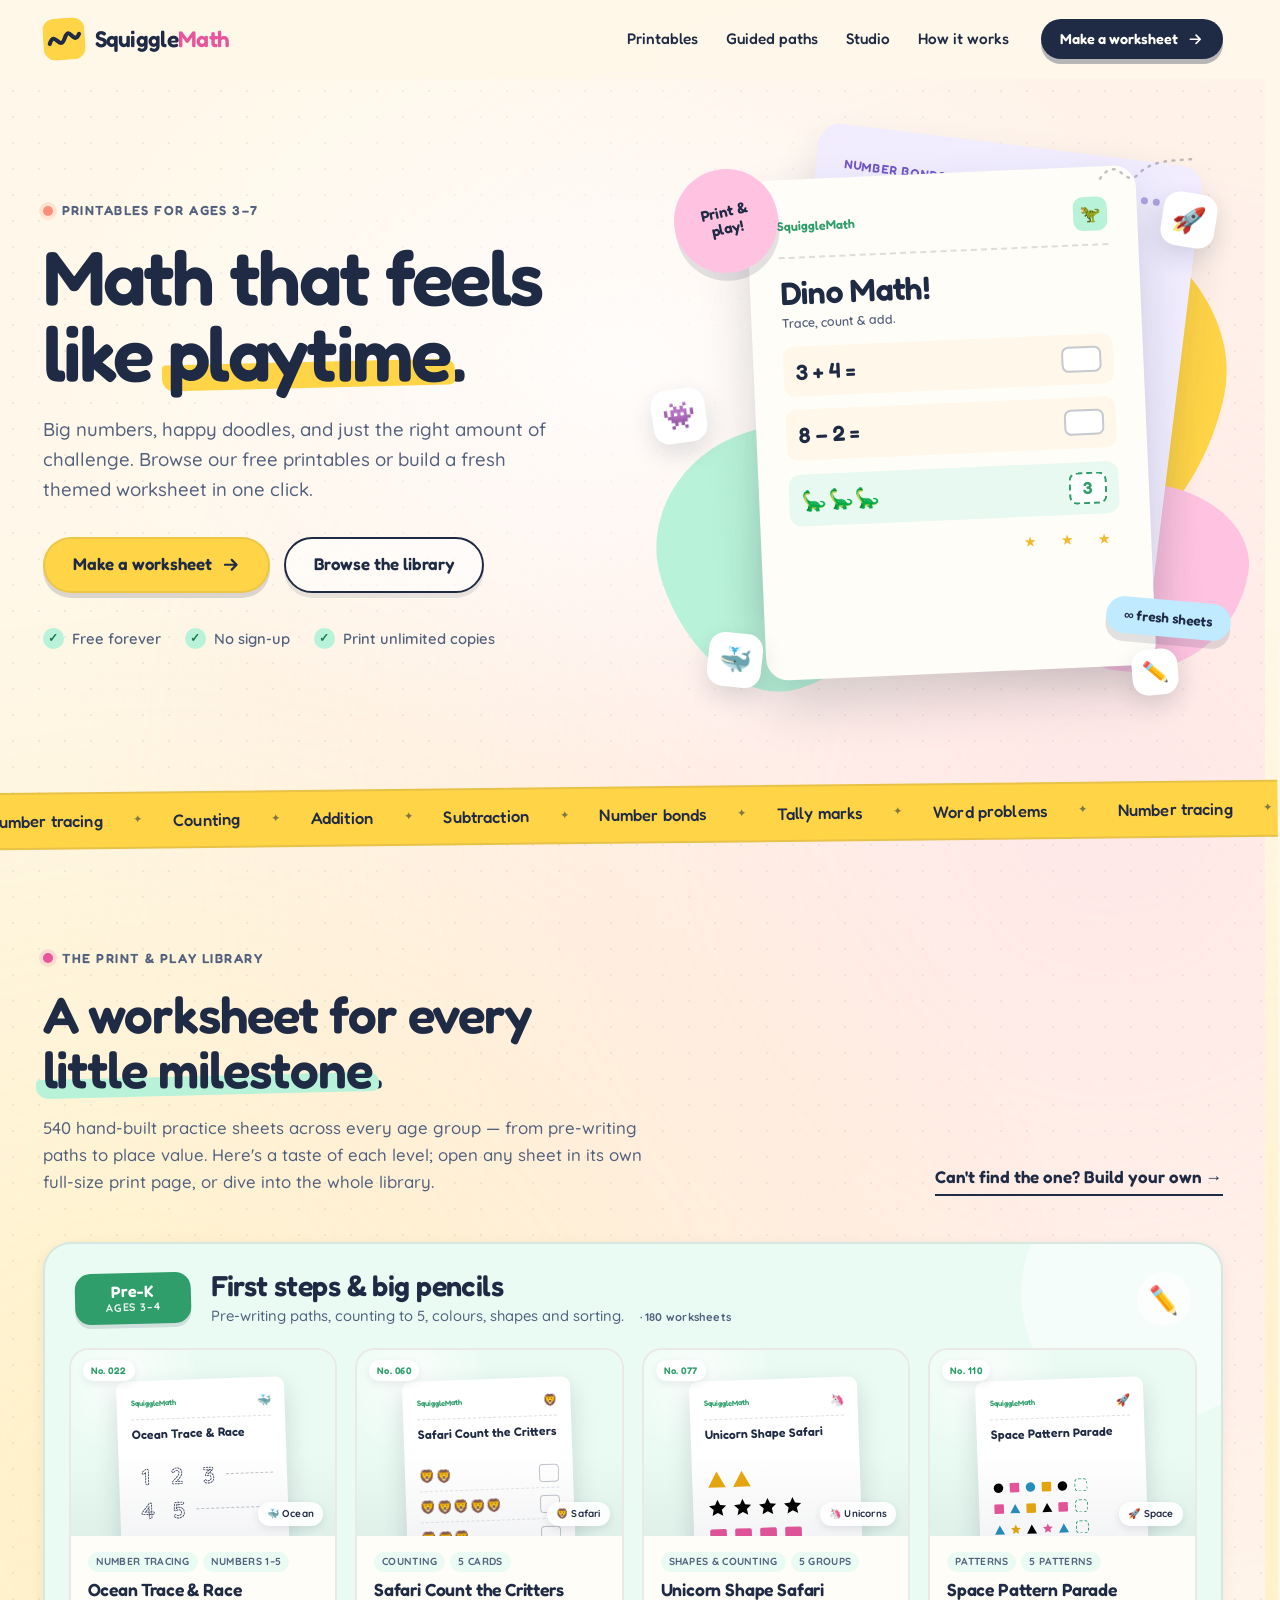
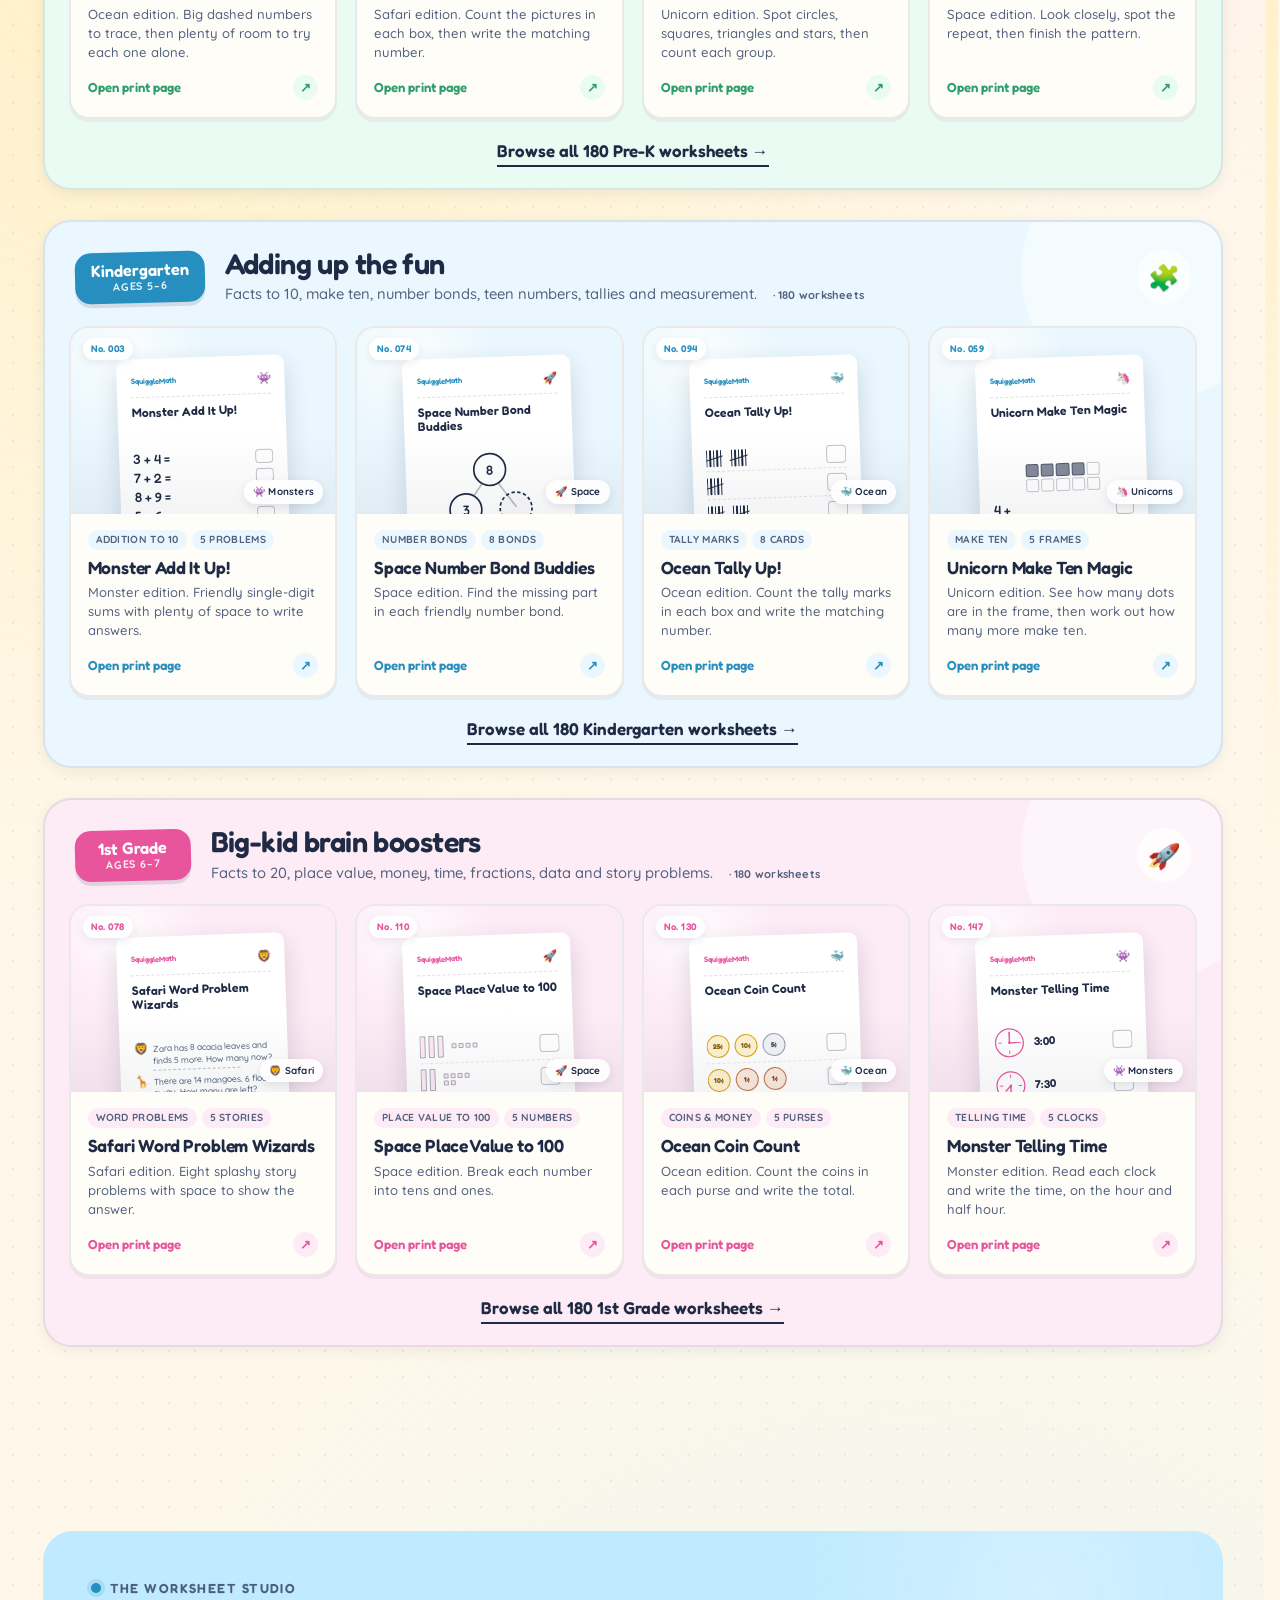
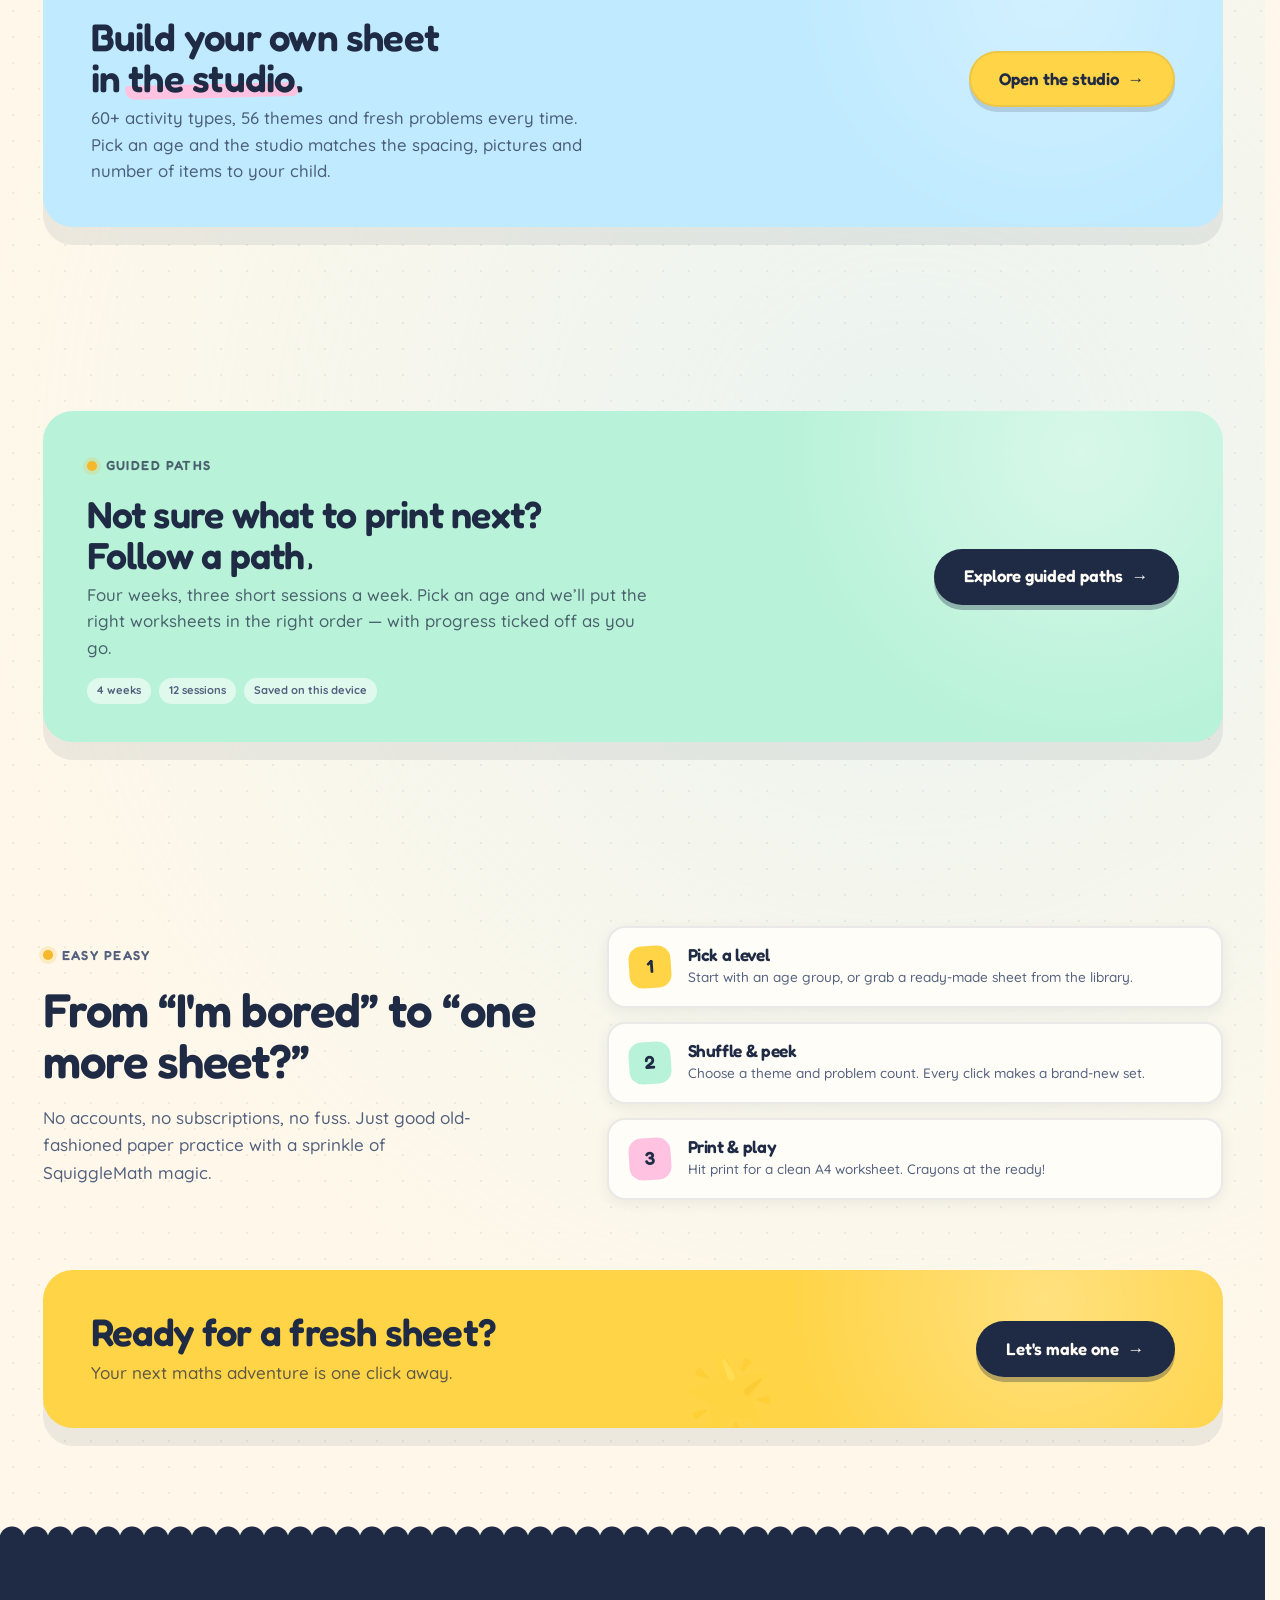
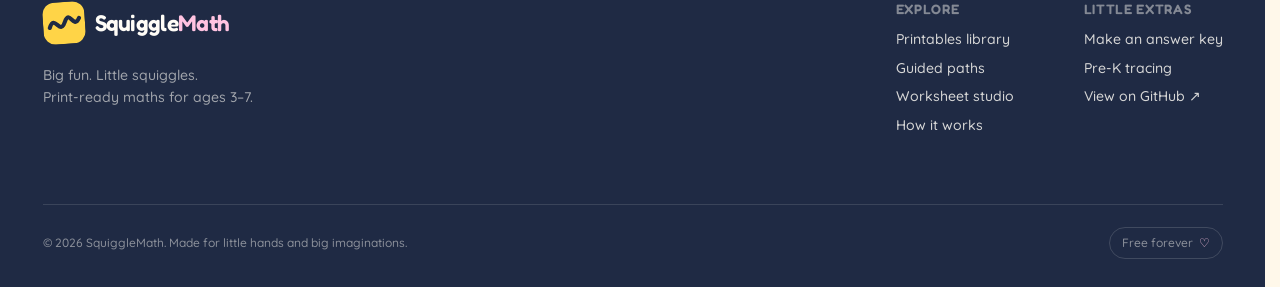
==== commit 8e02134f: "Add guided paths and diversify the printables showcase Give each age band a curated landing selectio" ====
--- a/index.html
+++ b/index.html
@@ -14,10 +14,11 @@
   <link rel="preconnect" href="https://fonts.googleapis.com">
   <link rel="preconnect" href="https://fonts.gstatic.com" crossorigin>
   <link href="https://fonts.googleapis.com/css2?family=Fredoka:wght@400;500;600;700&family=Quicksand:wght@400;500;600;700&display=swap" rel="stylesheet">
-  <link rel="stylesheet" href="styles.css?v=20261111-2">
-  <script src="engine.js?v=20261111-2" defer></script>
-  <script src="script.js?v=20261111-2" defer></script>
-  <link rel="stylesheet" href="worksheet-ages.css?v=20261111-2">
+  <link rel="stylesheet" href="styles.css?v=20261112-4">
+  <link rel="stylesheet" href="paths.css?v=20261112-2">
+  <script src="engine.js?v=20261112-2" defer></script>
+  <script src="script.js?v=20261112-4" defer></script>
+  <link rel="stylesheet" href="worksheet-ages.css?v=20261112-2">
 </head>
 <body>
   <a class="skip-link" href="#main">Skip to content</a>
@@ -36,6 +37,7 @@
 
       <nav class="site-nav" aria-label="Primary">
         <a href="#library">Printables</a>
+        <a href="paths.html">Guided paths</a>
         <a href="generator.html">Studio</a>
         <a href="#how">How it works</a>
       </nav>
@@ -136,7 +138,7 @@
           <div class="section-head__copy">
             <p class="eyebrow"><span class="eyebrow__dot eyebrow__dot--pink"></span> The print &amp; play library</p>
             <h2>A worksheet for every<br><span class="marker marker--mint">little milestone</span>.</h2>
-            <p class="section-lede">540 hand-built practice sheets across every age group — from pre-writing paths to place value. Filter by skill area, then open any sheet in its own full-size print page.</p>
+            <p class="section-lede">540 hand-built practice sheets across every age group — from pre-writing paths to place value. Here's a taste of each level; open any sheet in its own full-size print page, or dive into the whole library.</p>
           </div>
           <a class="text-link" href="generator.html">Can't find the one? Build your own <span aria-hidden="true">→</span></a>
         </div>
@@ -209,6 +211,27 @@
             <p class="section-lede">60+ activity types, 56 themes and fresh problems every time. Pick an age and the studio matches the spacing, pictures and number of items to your child.</p>
           </div>
           <a class="btn btn--primary btn--lg" href="generator.html">Open the studio <span aria-hidden="true">→</span></a>
+        </div>
+      </div>
+    </section>
+
+    <!-- ============ GUIDED PATH PROMO ============ -->
+    <section class="section path-promo" id="paths">
+      <div class="container">
+        <div class="path-promo__card">
+          <div class="path-promo__copy">
+            <p class="eyebrow"><span class="eyebrow__dot eyebrow__dot--yellow"></span> Guided paths</p>
+            <h2>Not sure what to print next?<br><span class="marker marker--mint">Follow a path</span>.</h2>
+            <p class="section-lede">Four weeks, three short sessions a week. Pick an age and we’ll put the right worksheets in the right order — with progress ticked off as you go.</p>
+            <div class="path-promo__meta">
+              <span>4 weeks</span>
+              <span>12 sessions</span>
+              <span>Saved on this device</span>
+            </div>
+          </div>
+          <div class="path-promo__action">
+            <a class="btn btn--ink btn--lg" href="paths.html">Explore guided paths <span aria-hidden="true">→</span></a>
+          </div>
         </div>
       </div>
     </section>
@@ -268,6 +291,7 @@
         <div>
           <h3>Explore</h3>
           <a href="#library">Printables library</a>
+          <a href="paths.html">Guided paths</a>
           <a href="generator.html">Worksheet studio</a>
           <a href="#how">How it works</a>
         </div>
--- a/styles.css
+++ b/styles.css
@@ -1253,6 +1253,7 @@
   justify-content: center;
   gap: 5px;
   min-height: 0;
+  overflow: hidden;
 }
 
 .mini-paper__footer {
@@ -1547,6 +1548,266 @@
   width: 72%;
   margin-top: 3px;
   border-top: 1px dashed rgba(31, 42, 68, 0.28);
+}
+
+.mini-eq--solo > span:last-child {
+  width: auto;
+  height: auto;
+  border: 0;
+  border-radius: 0;
+}
+
+.mini-pattern {
+  display: flex;
+  align-items: center;
+  gap: 4px;
+  padding-bottom: 3px;
+}
+
+.mini-pattern .ws-shape {
+  width: 12px;
+  height: 12px;
+}
+
+.mini-pattern__blank {
+  width: 13px;
+  height: 13px;
+  margin-left: 2px;
+  border: 1.4px dashed var(--level-accent);
+  border-radius: 4px;
+}
+
+.mini-hunt {
+  display: flex;
+  justify-content: space-between;
+  gap: 2px;
+  padding: 2px 0;
+  color: var(--ink);
+  font-family: var(--font-display);
+  font-size: 0.78rem;
+  font-weight: 600;
+}
+
+.mini-hunt span {
+  display: grid;
+  place-items: center;
+  width: 18px;
+  height: 18px;
+  border-radius: 50%;
+}
+
+.mini-hunt .is-target {
+  border: 1.6px dashed var(--level-accent);
+  color: var(--level-accent);
+}
+
+.mini-samediff {
+  display: flex;
+  align-items: center;
+  justify-content: space-between;
+  min-height: 24px;
+  padding-bottom: 3px;
+  border-bottom: 1px dashed rgba(31, 42, 68, 0.12);
+  font-size: 0.8rem;
+  letter-spacing: 2px;
+}
+
+.mini-samediff__box {
+  width: 15px;
+  height: 15px;
+  border: 1.4px dashed var(--level-accent);
+  border-radius: 50%;
+}
+
+.mini-sort {
+  display: flex;
+  align-items: center;
+  gap: 6px;
+  min-height: 31px;
+  padding-bottom: 3px;
+  border-bottom: 1px dashed rgba(31, 42, 68, 0.12);
+}
+
+.mini-sort__label {
+  flex: none;
+  width: 27px;
+  color: var(--ink-soft);
+  font-family: var(--font-display);
+  font-size: 0.52rem;
+  font-weight: 600;
+  letter-spacing: 0.04em;
+  text-transform: uppercase;
+}
+
+.mini-sort__set {
+  display: flex;
+  flex: 1;
+  align-items: center;
+  gap: 5px;
+}
+
+.mini-sort__set .ws-shape {
+  width: 12px;
+  height: 12px;
+}
+
+.mini-sort__set em {
+  font-style: normal;
+  font-size: 0.72rem;
+  line-height: 1;
+}
+
+.mini-counton {
+  display: flex;
+  align-items: center;
+  gap: 3px;
+  padding-bottom: 4px;
+  color: var(--ink);
+  font-family: var(--font-display);
+  font-size: 0.66rem;
+  font-weight: 600;
+}
+
+.mini-counton b {
+  display: grid;
+  place-items: center;
+  width: 17px;
+  height: 17px;
+  border-radius: 50%;
+  background: var(--level-soft);
+}
+
+.mini-counton i {
+  color: var(--ink-soft);
+  font-size: 0.55rem;
+  font-style: normal;
+}
+
+.mini-counton__blank {
+  width: 17px;
+  height: 17px;
+  margin-left: auto;
+  border: 1.3px solid rgba(31, 42, 68, 0.28);
+  border-radius: 4px;
+}
+
+.mini-place {
+  display: flex;
+  align-items: center;
+  gap: 8px;
+  padding-bottom: 5px;
+  border-bottom: 1px dashed rgba(31, 42, 68, 0.1);
+}
+
+.mini-place__rods {
+  display: flex;
+  gap: 3px;
+  height: 22px;
+}
+
+.mini-place__rods i {
+  display: block;
+  width: 6px;
+  height: 100%;
+  border: 1px solid rgba(31, 42, 68, 0.35);
+  border-radius: 1px;
+  background: var(--level-soft);
+}
+
+.mini-place__ones {
+  display: flex;
+  flex-wrap: wrap;
+  gap: 2px;
+  width: 26px;
+}
+
+.mini-place__ones b {
+  display: block;
+  width: 5px;
+  height: 5px;
+  border: 1px solid rgba(31, 42, 68, 0.35);
+  border-radius: 1px;
+  background: var(--level-soft);
+}
+
+.mini-place .mini-count__box,
+.mini-money .mini-count__box,
+.mini-time .mini-count__box,
+.mini-fraction .mini-count__box {
+  margin-left: auto;
+}
+
+.mini-money {
+  display: flex;
+  align-items: center;
+  gap: 5px;
+  padding-bottom: 5px;
+  border-bottom: 1px dashed rgba(31, 42, 68, 0.1);
+}
+
+.mini-coin {
+  display: grid;
+  place-items: center;
+  width: 23px;
+  height: 23px;
+  border: 1.6px solid;
+  border-radius: 50%;
+  font-family: var(--font-display);
+  font-size: 0.44rem;
+  font-weight: 700;
+}
+
+.mini-coin--gold {
+  border-color: #d8a91f;
+  background: #fff3cf;
+  color: #8a6410;
+}
+
+.mini-coin--silver {
+  border-color: #9aa5b4;
+  background: #f1f3f6;
+  color: #4a5568;
+}
+
+.mini-coin--copper {
+  border-color: #c27a4e;
+  background: #fbe9dd;
+  color: #8a4a24;
+}
+
+.mini-time {
+  display: flex;
+  align-items: center;
+  gap: 7px;
+  padding-bottom: 4px;
+}
+
+.mini-clock {
+  width: 34px;
+  height: 34px;
+  flex: none;
+  color: var(--level-accent);
+}
+
+.mini-time__digital {
+  font-family: var(--font-display);
+  font-size: 0.7rem;
+  font-weight: 600;
+  color: var(--ink);
+}
+
+.mini-fraction {
+  display: flex;
+  align-items: center;
+  gap: 8px;
+  padding-bottom: 4px;
+}
+
+.mini-fraction__pie {
+  width: 34px;
+  height: 34px;
+  flex: none;
+  color: var(--level-accent);
 }
 
 /* =========================================================
@@ -3747,6 +4008,85 @@
 
   .mini-count__emojis {
     font-size: 0.68rem;
+  }
+
+  .mini-paper__board {
+    gap: 3px;
+  }
+
+  .mini-trace-svg {
+    width: 22px;
+    height: 21px;
+  }
+
+  .mini-count {
+    min-height: 21px;
+    padding-bottom: 2px;
+  }
+
+  .mini-compare {
+    min-height: 21px;
+  }
+
+  .mini-shapes .ws-shape {
+    width: 13px;
+    height: 13px;
+  }
+
+  .mini-story {
+    font-size: 0.47rem;
+    line-height: 1.25;
+  }
+
+  .mini-story:nth-child(2) {
+    display: none;
+  }
+
+  .mini-clock,
+  .mini-fraction__pie {
+    width: 26px;
+    height: 26px;
+  }
+
+  .mini-time {
+    gap: 5px;
+    padding-bottom: 2px;
+  }
+
+  .mini-time__digital {
+    font-size: 0.6rem;
+  }
+
+  .mini-place__rods {
+    height: 16px;
+  }
+
+  .mini-coin {
+    width: 19px;
+    height: 19px;
+    font-size: 0.38rem;
+  }
+
+  .mini-pattern .ws-shape,
+  .mini-sort__set .ws-shape {
+    width: 11px;
+    height: 11px;
+  }
+
+  .mini-hunt span {
+    width: 16px;
+    height: 16px;
+  }
+
+  .mini-counton {
+    gap: 2px;
+    font-size: 0.58rem;
+  }
+
+  .mini-counton b,
+  .mini-counton__blank {
+    width: 14px;
+    height: 14px;
   }
 
   .sheet-card__desc {
--- a/paths.css
+++ b/paths.css
@@ -0,0 +1,1086 @@
+/* =========================================================
+   SquiggleMath — guided paths
+   Page styles for paths.html and the home-page path promo.
+   ========================================================= */
+
+.sr-only {
+  position: absolute;
+  width: 1px;
+  height: 1px;
+  padding: 0;
+  margin: -1px;
+  overflow: hidden;
+  clip: rect(0, 0, 0, 0);
+  white-space: nowrap;
+  border: 0;
+}
+
+/* ---------- hero ---------- */
+
+.paths-hero {
+  position: relative;
+  padding: 66px 0 54px;
+  overflow: hidden;
+}
+
+.paths-hero::before {
+  content: "";
+  position: absolute;
+  top: -180px;
+  left: 50%;
+  width: 1150px;
+  height: 760px;
+  transform: translateX(-50%);
+  border-radius: 50%;
+  background: radial-gradient(ellipse at center, rgba(255, 255, 255, 0.84) 0%, rgba(255, 255, 255, 0) 68%);
+  pointer-events: none;
+}
+
+.paths-hero__inner {
+  position: relative;
+  display: grid;
+  grid-template-columns: minmax(0, 1.04fr) minmax(0, 0.96fr);
+  align-items: center;
+  gap: 54px;
+}
+
+.paths-hero h1 {
+  margin-bottom: 22px;
+  font-size: clamp(2.9rem, 5.6vw, 4.75rem);
+  line-height: 0.98;
+  letter-spacing: -0.035em;
+}
+
+.paths-hero__lede {
+  max-width: 570px;
+  font-size: clamp(1.02rem, 1.5vw, 1.15rem);
+  color: var(--ink-soft);
+}
+
+.paths-hero__proof {
+  margin-top: 26px;
+}
+
+.path-age-tabs {
+  display: flex;
+  flex-wrap: wrap;
+  gap: 10px;
+  margin-top: 28px;
+}
+
+.path-age-tab {
+  display: flex;
+  align-items: center;
+  gap: 9px;
+  padding: 9px 13px;
+  border: 2px solid var(--line);
+  border-radius: 16px;
+  background: #fffdf8;
+  color: var(--ink);
+  font-family: var(--font-display);
+  text-align: left;
+  box-shadow: 0 4px 0 rgba(31, 42, 68, 0.08);
+  transition: transform 0.2s var(--ease-bounce), box-shadow 0.2s ease, border-color 0.2s ease, background 0.2s ease;
+}
+
+.path-age-tab:hover {
+  transform: translateY(-2px);
+  box-shadow: 0 6px 0 rgba(31, 42, 68, 0.1);
+}
+
+.path-age-tab__emoji {
+  font-size: 1.3rem;
+  line-height: 1;
+}
+
+.path-age-tab__name {
+  display: flex;
+  flex-direction: column;
+  gap: 1px;
+  font-size: 0.9rem;
+  font-weight: 600;
+  line-height: 1.15;
+}
+
+.path-age-tab__ages {
+  font-family: var(--font-body);
+  font-size: 0.6rem;
+  font-weight: 700;
+  letter-spacing: 0.02em;
+  color: var(--ink-faint);
+  white-space: nowrap;
+}
+
+.path-age-tab--prek[aria-selected="true"] {
+  border-color: var(--mint-deep);
+  background: var(--mint);
+}
+
+.path-age-tab--k[aria-selected="true"] {
+  border-color: var(--blue-deep);
+  background: var(--blue);
+}
+
+.path-age-tab--g1[aria-selected="true"] {
+  border-color: var(--pink-deep);
+  background: var(--pink);
+}
+
+.path-age-tab[aria-selected="true"] .path-age-tab__ages {
+  color: rgba(31, 42, 68, 0.7);
+}
+
+.path-age-hint {
+  margin-top: 10px;
+  font-size: 0.75rem;
+  color: var(--ink-faint);
+}
+
+/* hero map */
+
+.paths-hero__art {
+  position: relative;
+  display: grid;
+  place-items: center;
+  min-height: 470px;
+  isolation: isolate;
+}
+
+.paths-blob {
+  position: absolute;
+  z-index: -1;
+  border-radius: 46% 54% 60% 40% / 50% 42% 58% 50%;
+}
+
+.paths-blob--yellow {
+  width: 340px;
+  height: 340px;
+  top: 34px;
+  right: 16px;
+  background: var(--yellow);
+  transform: rotate(10deg);
+}
+
+.paths-blob--pink {
+  width: 220px;
+  height: 220px;
+  left: -6px;
+  bottom: 20px;
+  background: var(--pink);
+  transform: rotate(-12deg);
+}
+
+.path-map {
+  position: relative;
+  width: min(372px, 92%);
+  padding: 24px 24px 18px;
+  border: 2px solid rgba(31, 42, 68, 0.08);
+  border-radius: 24px;
+  background: #fffdf8;
+  box-shadow: 0 26px 55px rgba(31, 42, 68, 0.18);
+  transform: rotate(-2.2deg);
+}
+
+.path-map__top {
+  display: flex;
+  align-items: center;
+  justify-content: space-between;
+  padding-bottom: 12px;
+  border-bottom: 2px dashed rgba(31, 42, 68, 0.13);
+}
+
+.path-map__badge {
+  font-family: var(--font-display);
+  font-size: 0.68rem;
+  font-weight: 600;
+  letter-spacing: 0.09em;
+  text-transform: uppercase;
+  color: var(--mint-deep);
+}
+
+.path-map__star {
+  font-size: 1.1rem;
+}
+
+.path-map__title {
+  margin-top: 16px;
+  font-family: var(--font-display);
+  font-size: 1.62rem;
+  font-weight: 600;
+  line-height: 1.08;
+  letter-spacing: -0.02em;
+}
+
+.path-map__sub {
+  margin-top: 3px;
+  font-size: 0.78rem;
+  font-weight: 600;
+  color: var(--ink-soft);
+}
+
+.path-map__list {
+  margin-top: 16px;
+}
+
+.path-map__list li {
+  display: grid;
+  grid-template-columns: 30px minmax(0, 1fr) 20px;
+  align-items: center;
+  gap: 10px;
+  padding: 10px 0;
+  border-top: 1px dashed rgba(31, 42, 68, 0.12);
+  font-size: 0.83rem;
+  font-weight: 600;
+  color: var(--ink-soft);
+}
+
+.path-map__list li:first-child {
+  border-top: 0;
+}
+
+.path-map__num {
+  display: grid;
+  place-items: center;
+  width: 27px;
+  height: 27px;
+  border-radius: 50%;
+  background: #f1ede2;
+  font-family: var(--font-display);
+  font-size: 0.76rem;
+  font-weight: 600;
+  color: var(--ink-soft);
+}
+
+.path-map__list li.is-done {
+  color: var(--ink);
+}
+
+.path-map__list li.is-done .path-map__num {
+  background: var(--mint);
+  color: #1c7650;
+}
+
+.path-map__list li.is-current {
+  color: var(--ink);
+}
+
+.path-map__list li.is-current .path-map__num {
+  background: var(--yellow);
+  color: var(--ink);
+  box-shadow: 0 0 0 4px rgba(255, 212, 71, 0.24);
+}
+
+.path-map__tick {
+  font-family: var(--font-display);
+  font-size: 0.85rem;
+  font-weight: 700;
+  text-align: right;
+  color: var(--mint-deep);
+}
+
+.path-map__list li.is-current .path-map__tick {
+  color: var(--yellow-deep);
+}
+
+.path-map__footer {
+  display: flex;
+  align-items: center;
+  gap: 8px;
+  margin-top: 6px;
+  padding-top: 12px;
+  border-top: 2px dashed rgba(31, 42, 68, 0.13);
+  font-size: 0.72rem;
+  font-weight: 700;
+  color: var(--ink-soft);
+}
+
+.path-map__stars {
+  margin-left: auto;
+  color: var(--yellow-deep);
+  letter-spacing: 4px;
+}
+
+.path-map__sticker {
+  position: absolute;
+  right: 4px;
+  bottom: 32px;
+  display: grid;
+  place-items: center;
+  width: 96px;
+  height: 96px;
+  padding: 10px;
+  border-radius: 50%;
+  background: var(--pink);
+  box-shadow: 0 7px 0 rgba(31, 42, 68, 0.12);
+  font-family: var(--font-display);
+  font-size: 0.82rem;
+  font-weight: 600;
+  line-height: 1.12;
+  text-align: center;
+  transform: rotate(9deg);
+}
+
+.paths-doodle {
+  position: absolute;
+  top: 20px;
+  left: 4px;
+  font-size: 2.2rem;
+  opacity: 0.45;
+  transform: rotate(-14deg);
+}
+
+/* ---------- section shell ---------- */
+
+.paths-section {
+  padding: 8px 0 84px;
+}
+
+.path-guide {
+  display: grid;
+  grid-template-columns: repeat(3, minmax(0, 1fr));
+  gap: 14px;
+  margin-bottom: 26px;
+}
+
+.path-guide > div {
+  display: flex;
+  align-items: center;
+  gap: 12px;
+  padding: 13px 16px;
+  border: 2px dashed rgba(31, 42, 68, 0.12);
+  border-radius: 16px;
+  background: rgba(255, 255, 255, 0.55);
+}
+
+.path-guide__icon {
+  display: grid;
+  place-items: center;
+  width: 38px;
+  height: 38px;
+  flex: none;
+  border-radius: 12px;
+  background: var(--cream);
+  font-size: 1.1rem;
+}
+
+.path-guide strong {
+  display: block;
+  font-family: var(--font-display);
+  font-size: 0.85rem;
+  font-weight: 600;
+  line-height: 1.2;
+}
+
+.path-guide span:not(.path-guide__icon) {
+  display: block;
+  margin-top: 2px;
+  font-size: 0.72rem;
+  color: var(--ink-soft);
+}
+
+/* ---------- summary ---------- */
+
+.path-summary {
+  --path-accent: var(--mint-deep);
+  --path-soft: #e9fbf2;
+  display: grid;
+  grid-template-columns: minmax(0, 1fr) auto;
+  align-items: center;
+  gap: 30px;
+  padding: 28px 30px;
+  border: 2px solid rgba(31, 42, 68, 0.09);
+  border-radius: 26px;
+  background: #fffdf8;
+  box-shadow: var(--shadow-sm);
+  margin-bottom: 26px;
+}
+
+.path-summary--k {
+  --path-accent: var(--blue-deep);
+  --path-soft: #eaf7fe;
+}
+
+.path-summary--g1 {
+  --path-accent: var(--pink-deep);
+  --path-soft: #fdebf5;
+}
+
+.path-summary__main {
+  display: flex;
+  align-items: center;
+  gap: 24px;
+  min-width: 0;
+}
+
+.path-ring {
+  position: relative;
+  display: grid;
+  place-items: center;
+  width: 104px;
+  height: 104px;
+  flex: none;
+  border-radius: 50%;
+  background: conic-gradient(var(--path-accent) calc(var(--pct) * 1%), rgba(31, 42, 68, 0.08) 0);
+}
+
+.path-ring::before {
+  content: "";
+  position: absolute;
+  inset: 11px;
+  border-radius: 50%;
+  background: #fffdf8;
+}
+
+.path-ring span {
+  position: relative;
+  font-family: var(--font-display);
+  font-size: 1.4rem;
+  font-weight: 600;
+  letter-spacing: -0.02em;
+}
+
+.path-summary__copy {
+  min-width: 0;
+}
+
+.path-kicker {
+  margin-bottom: 5px;
+  font-family: var(--font-display);
+  font-size: 0.72rem;
+  font-weight: 600;
+  letter-spacing: 0.08em;
+  text-transform: uppercase;
+  color: var(--path-accent);
+}
+
+.path-summary h2 {
+  font-size: clamp(1.8rem, 3vw, 2.35rem);
+}
+
+.path-summary__blurb {
+  max-width: 560px;
+  margin-top: 6px;
+  font-size: 0.94rem;
+  color: var(--ink-soft);
+}
+
+.path-summary__meta {
+  margin-top: 9px;
+  font-size: 0.72rem;
+  font-weight: 700;
+  letter-spacing: 0.04em;
+  text-transform: uppercase;
+  color: var(--ink-faint);
+}
+
+.path-summary__side {
+  display: flex;
+  flex-direction: column;
+  align-items: stretch;
+  gap: 12px;
+  width: 268px;
+  flex: none;
+}
+
+.path-continue {
+  width: 100%;
+  min-height: 48px;
+  font-size: 0.94rem;
+}
+
+.path-summary__tip {
+  display: flex;
+  gap: 7px;
+  padding: 10px 12px;
+  border-radius: 12px;
+  background: var(--path-soft);
+  font-size: 0.76rem;
+  line-height: 1.45;
+  color: var(--ink-soft);
+}
+
+.path-summary__tip span {
+  flex: none;
+}
+
+.path-complete {
+  display: flex;
+  align-items: center;
+  gap: 10px;
+  padding: 12px 14px;
+  border-radius: 14px;
+  background: var(--mint);
+  color: #1c6b49;
+}
+
+.path-complete__star {
+  font-size: 1.5rem;
+}
+
+.path-complete strong {
+  display: block;
+  font-family: var(--font-display);
+  font-size: 0.98rem;
+  line-height: 1.15;
+}
+
+.path-complete small {
+  display: block;
+  margin-top: 2px;
+  font-size: 0.68rem;
+  color: rgba(28, 107, 73, 0.8);
+}
+
+.path-summary__next {
+  padding-bottom: 3px;
+  border-bottom: 2px solid var(--path-accent);
+  font-family: var(--font-display);
+  font-size: 0.82rem;
+  font-weight: 600;
+  text-align: center;
+  color: var(--path-accent);
+}
+
+.path-summary__next:hover {
+  transform: translateY(-1px);
+}
+
+/* ---------- weeks ---------- */
+
+.path-weeks {
+  --path-accent: var(--mint-deep);
+  --path-soft: #e9fbf2;
+  display: grid;
+  gap: 18px;
+}
+
+.path-weeks[data-level="k"] {
+  --path-accent: var(--blue-deep);
+  --path-soft: #eaf7fe;
+}
+
+.path-weeks[data-level="g1"] {
+  --path-accent: var(--pink-deep);
+  --path-soft: #fdebf5;
+}
+
+.path-week {
+  padding: 22px 24px 12px;
+  border: 2px solid rgba(31, 42, 68, 0.09);
+  border-radius: 24px;
+  background: #fffdf8;
+  box-shadow: var(--shadow-sm);
+  transition: border-color 0.25s ease, background 0.25s ease;
+}
+
+.path-week.is-complete {
+  border-color: var(--path-accent);
+  background:
+    radial-gradient(circle at 92% 0%, rgba(255, 255, 255, 0.7), transparent 30%),
+    var(--path-soft);
+}
+
+.path-week__head {
+  display: flex;
+  align-items: center;
+  gap: 14px;
+  padding-bottom: 13px;
+}
+
+.path-week__icon {
+  display: grid;
+  place-items: center;
+  width: 45px;
+  height: 45px;
+  flex: none;
+  border-radius: 14px;
+  background: var(--path-soft);
+  font-size: 1.3rem;
+  transform: rotate(-3deg);
+}
+
+.path-week.is-complete .path-week__icon {
+  background: var(--path-accent);
+}
+
+.path-week__copy {
+  min-width: 0;
+  flex: 1;
+}
+
+.path-week__kicker {
+  font-family: var(--font-display);
+  font-size: 0.65rem;
+  font-weight: 600;
+  letter-spacing: 0.1em;
+  text-transform: uppercase;
+  color: var(--path-accent);
+}
+
+.path-week__copy h3 {
+  margin-top: 1px;
+  font-size: clamp(1.2rem, 2vw, 1.45rem);
+}
+
+.path-week__copy p {
+  margin-top: 1px;
+  font-size: 0.8rem;
+  color: var(--ink-soft);
+}
+
+.path-week__count {
+  flex: none;
+  padding: 6px 11px;
+  border-radius: 999px;
+  background: var(--path-soft);
+  font-family: var(--font-display);
+  font-size: 0.68rem;
+  font-weight: 600;
+  white-space: nowrap;
+  color: var(--path-accent);
+}
+
+.path-week.is-complete .path-week__count {
+  background: var(--path-accent);
+  color: #fff;
+}
+
+.path-session {
+  display: grid;
+  grid-template-columns: auto auto minmax(0, 1fr) auto;
+  align-items: center;
+  gap: 12px;
+  padding: 12px 6px;
+  border-top: 1px dashed rgba(31, 42, 68, 0.13);
+  transition: background 0.18s ease;
+}
+
+.path-session:first-child {
+  border-top: 0;
+}
+
+.path-session:hover {
+  background: rgba(255, 255, 255, 0.55);
+  border-radius: 12px;
+}
+
+.path-check {
+  display: grid;
+  place-items: center;
+  width: 28px;
+  height: 32px;
+  cursor: pointer;
+}
+
+.path-check input {
+  width: 22px;
+  height: 22px;
+  margin: 0;
+  accent-color: var(--path-accent);
+  cursor: pointer;
+}
+
+.path-session__icon {
+  display: grid;
+  place-items: center;
+  width: 40px;
+  height: 40px;
+  flex: none;
+  border-radius: 12px;
+  background: var(--path-soft);
+  font-size: 1.15rem;
+}
+
+.path-session__body {
+  min-width: 0;
+}
+
+.path-session__title {
+  display: flex;
+  align-items: center;
+  flex-wrap: wrap;
+  gap: 7px;
+  font-family: var(--font-display);
+  font-size: 0.98rem;
+  font-weight: 600;
+  line-height: 1.2;
+}
+
+.path-session__theme {
+  padding: 2px 7px;
+  border-radius: 999px;
+  background: var(--path-soft);
+  font-family: var(--font-body);
+  font-size: 0.62rem;
+  font-weight: 700;
+  color: var(--ink-soft);
+  white-space: nowrap;
+}
+
+.path-session__note {
+  margin-top: 2px;
+  font-size: 0.79rem;
+  color: var(--ink-soft);
+}
+
+.path-session__meta {
+  margin-top: 3px;
+  font-size: 0.62rem;
+  font-weight: 700;
+  letter-spacing: 0.04em;
+  text-transform: uppercase;
+  color: var(--ink-faint);
+}
+
+.path-session__open {
+  padding: 6px 2px;
+  border-bottom: 2px solid transparent;
+  font-family: var(--font-display);
+  font-size: 0.78rem;
+  font-weight: 600;
+  white-space: nowrap;
+  transition: border-color 0.18s ease, color 0.18s ease;
+}
+
+.path-session__open:hover {
+  border-color: var(--ink);
+  color: var(--path-accent);
+}
+
+.path-session.is-done .path-session__title {
+  color: var(--ink-soft);
+}
+
+.path-session.is-done .path-session__icon {
+  opacity: 0.65;
+}
+
+.path-session.is-done .path-session__note {
+  opacity: 0.7;
+}
+
+.path-foot {
+  display: flex;
+  align-items: center;
+  justify-content: space-between;
+  gap: 16px 24px;
+  flex-wrap: wrap;
+  margin-top: 20px;
+  padding: 0 4px;
+}
+
+.path-foot p {
+  max-width: 520px;
+  font-size: 0.72rem;
+  color: var(--ink-faint);
+}
+
+.path-reset {
+  padding: 4px 0;
+  border: 0;
+  border-bottom: 2px solid rgba(31, 42, 68, 0.22);
+  background: none;
+  font-family: var(--font-display);
+  font-size: 0.78rem;
+  font-weight: 600;
+  color: var(--ink-soft);
+  transition: color 0.18s ease, border-color 0.18s ease;
+}
+
+.path-reset:hover {
+  color: var(--pink-deep);
+  border-color: var(--pink-deep);
+}
+
+/* ---------- home page promo ---------- */
+
+.path-promo__card {
+  display: flex;
+  align-items: center;
+  justify-content: space-between;
+  gap: 30px;
+  padding: 38px 44px;
+  border-radius: 30px;
+  background:
+    radial-gradient(circle at 88% 12%, rgba(255, 255, 255, 0.45), transparent 28%),
+    var(--mint);
+  box-shadow: 0 18px 0 rgba(31, 42, 68, 0.08);
+  overflow: hidden;
+}
+
+.path-promo__copy {
+  min-width: 0;
+}
+
+.path-promo__card h2 {
+  font-size: clamp(1.7rem, 3vw, 2.35rem);
+}
+
+.path-promo__card p {
+  margin-top: 6px;
+  color: rgba(31, 42, 68, 0.72);
+}
+
+.path-promo__card .section-lede {
+  max-width: 560px;
+}
+
+.path-promo__action {
+  flex: none;
+}
+
+.path-promo__meta {
+  display: flex;
+  flex-wrap: wrap;
+  gap: 8px;
+  margin-top: 16px;
+}
+
+.path-promo__meta span {
+  padding: 4px 10px;
+  border-radius: 999px;
+  background: rgba(255, 255, 255, 0.55);
+  font-size: 0.7rem;
+  font-weight: 700;
+  color: var(--ink-soft);
+}
+
+/* ---------- responsive ---------- */
+
+@media (max-width: 1100px) {
+  .paths-hero__inner {
+    gap: 34px;
+  }
+
+  .path-summary {
+    gap: 20px;
+    padding: 24px;
+  }
+
+  .path-summary__side {
+    width: 238px;
+  }
+}
+
+@media (max-width: 980px) {
+  .paths-hero {
+    padding: 50px 0 40px;
+  }
+
+  .paths-hero__inner {
+    grid-template-columns: 1fr;
+  }
+
+  .paths-hero__art {
+    width: min(100%, 460px);
+    min-height: 420px;
+    margin: 0 auto;
+  }
+
+  .path-summary {
+    grid-template-columns: 1fr;
+  }
+
+  .path-summary__side {
+    width: 100%;
+    display: grid;
+    grid-template-columns: minmax(0, 1fr) minmax(0, 1fr);
+    align-items: start;
+    gap: 14px;
+  }
+
+  .path-summary__tip {
+    margin: 0;
+  }
+
+  .path-complete {
+    align-self: stretch;
+  }
+
+  .path-summary__next {
+    display: block;
+    align-self: center;
+    text-align: left;
+  }
+}
+
+@media (max-width: 760px) {
+  .paths-hero {
+    padding: 40px 0 34px;
+  }
+
+  .paths-hero h1 {
+    font-size: clamp(2.7rem, 10vw, 3.7rem);
+  }
+
+  .paths-hero__art {
+    display: none;
+  }
+
+  .path-age-tabs {
+    gap: 8px;
+  }
+
+  .path-age-tab {
+    flex: 1 1 30%;
+    min-width: 0;
+    padding: 8px 9px;
+  }
+
+  .path-age-tab__ages {
+    white-space: normal;
+    font-size: 0.56rem;
+  }
+
+  .path-guide {
+    grid-template-columns: 1fr;
+    gap: 9px;
+  }
+
+  .path-guide > div {
+    padding: 10px 13px;
+  }
+
+  .paths-section {
+    padding-bottom: 60px;
+  }
+
+  .path-summary {
+    padding: 20px;
+    border-radius: 22px;
+  }
+
+  .path-summary__main {
+    align-items: flex-start;
+    gap: 16px;
+  }
+
+  .path-ring {
+    width: 82px;
+    height: 82px;
+  }
+
+  .path-ring::before {
+    inset: 9px;
+  }
+
+  .path-ring span {
+    font-size: 1.1rem;
+  }
+
+  .path-summary h2 {
+    font-size: 1.75rem;
+  }
+
+  .path-summary__side {
+    grid-template-columns: 1fr;
+  }
+
+  .path-week {
+    padding: 18px 16px 8px;
+    border-radius: 20px;
+  }
+
+  .path-week__head {
+    gap: 10px;
+    flex-wrap: wrap;
+  }
+
+  .path-week__count {
+    margin-left: auto;
+  }
+
+  .path-week__icon {
+    width: 38px;
+    height: 38px;
+    font-size: 1.1rem;
+  }
+
+  .path-week__copy {
+    flex: 1 1 160px;
+  }
+
+  .path-session {
+    grid-template-columns: auto auto minmax(0, 1fr);
+    gap: 9px;
+    padding: 12px 2px;
+  }
+
+  .path-check {
+    width: 24px;
+    height: 28px;
+  }
+
+  .path-check input {
+    width: 20px;
+    height: 20px;
+  }
+
+  .path-session__icon {
+    width: 34px;
+    height: 34px;
+    font-size: 1rem;
+  }
+
+  .path-session__title {
+    font-size: 0.92rem;
+  }
+
+  .path-session__note {
+    font-size: 0.75rem;
+  }
+
+  .path-session__open {
+    grid-column: 2 / -1;
+    justify-self: start;
+    font-size: 0.74rem;
+  }
+
+  .path-foot {
+    align-items: flex-start;
+  }
+
+  .path-promo__card {
+    flex-direction: column;
+    align-items: flex-start;
+    padding: 28px 24px;
+    gap: 20px;
+  }
+
+  .path-promo__action {
+    width: 100%;
+  }
+
+  .path-promo__action .btn {
+    width: 100%;
+  }
+}
+
+@media (max-width: 420px) {
+  .path-age-tab {
+    flex-basis: 100%;
+  }
+
+  .path-summary__main {
+    flex-direction: column;
+    gap: 12px;
+  }
+
+  .path-ring {
+    width: 72px;
+    height: 72px;
+  }
+}
+
+@media (prefers-reduced-motion: reduce) {
+  .path-age-tab,
+  .path-session,
+  .path-week,
+  .path-summary__next {
+    transition: none;
+  }
+
+  .path-age-tab:hover {
+    transform: none;
+  }
+}
